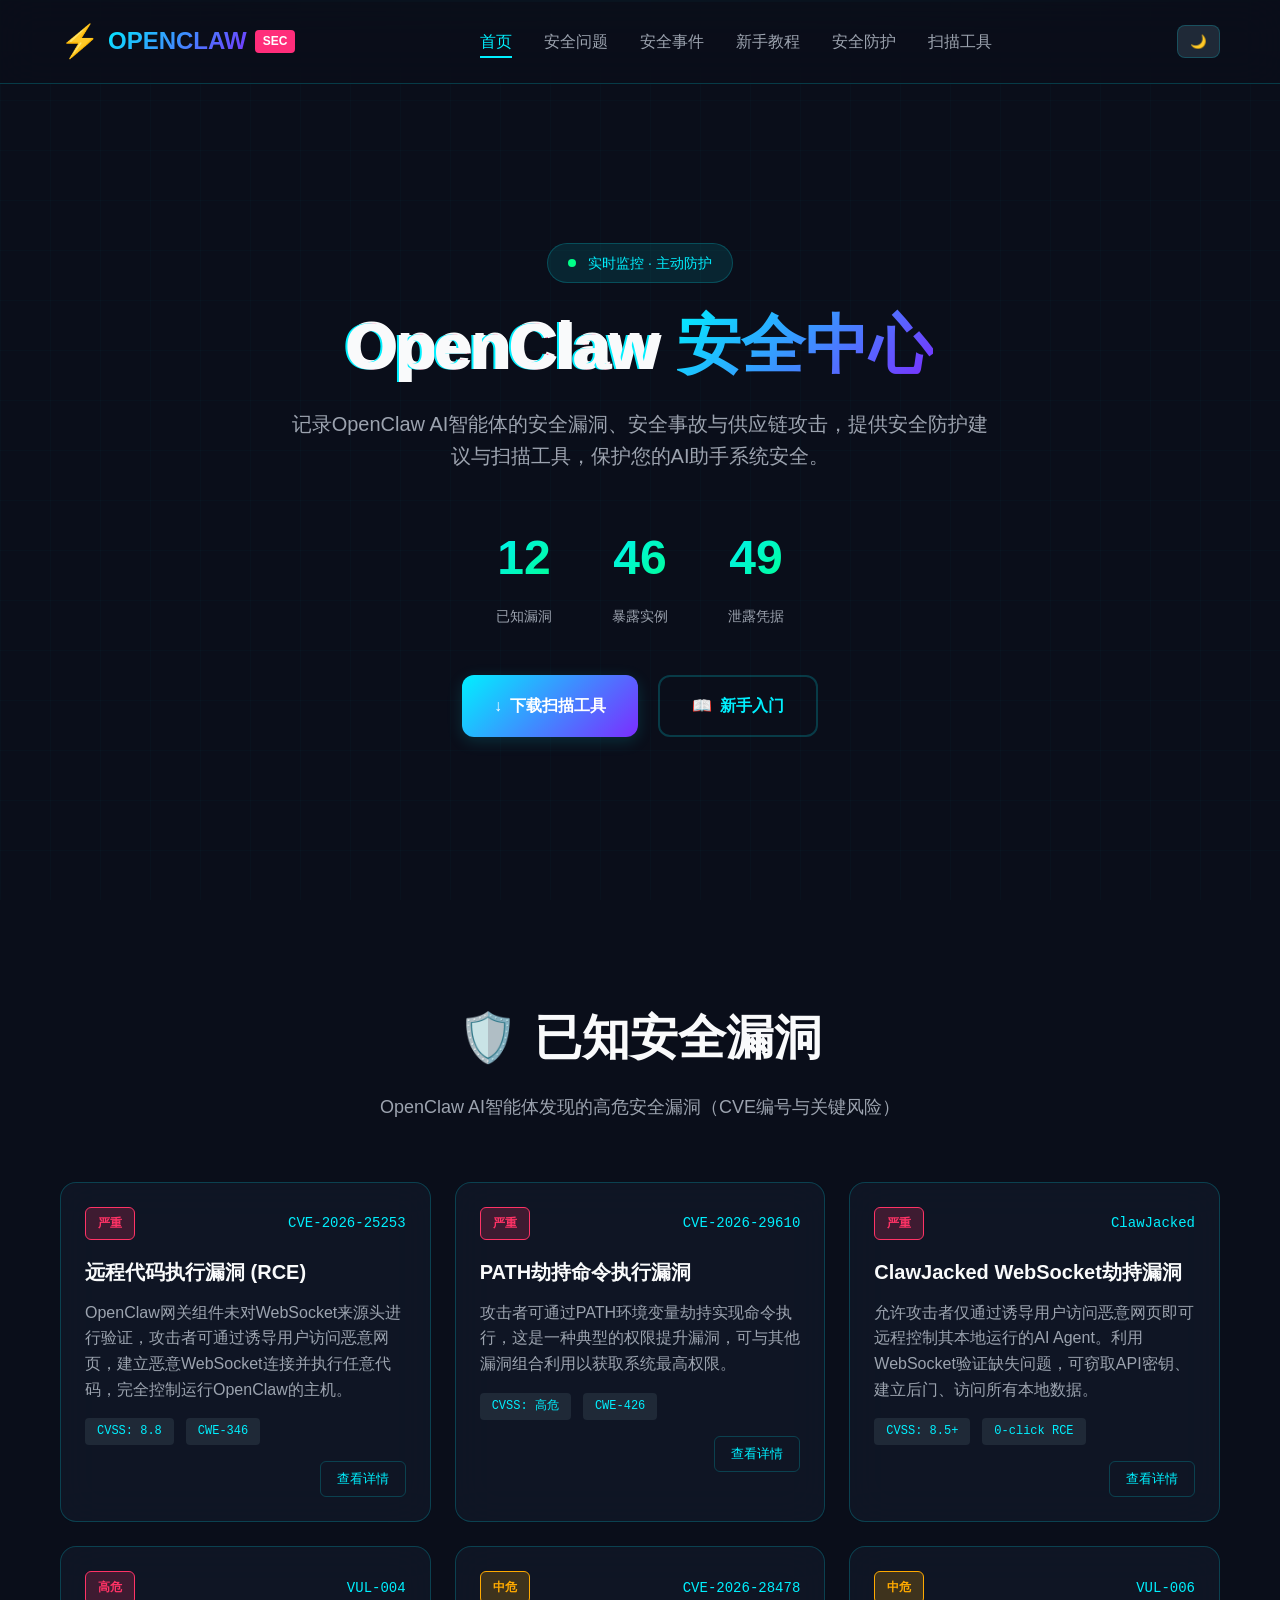
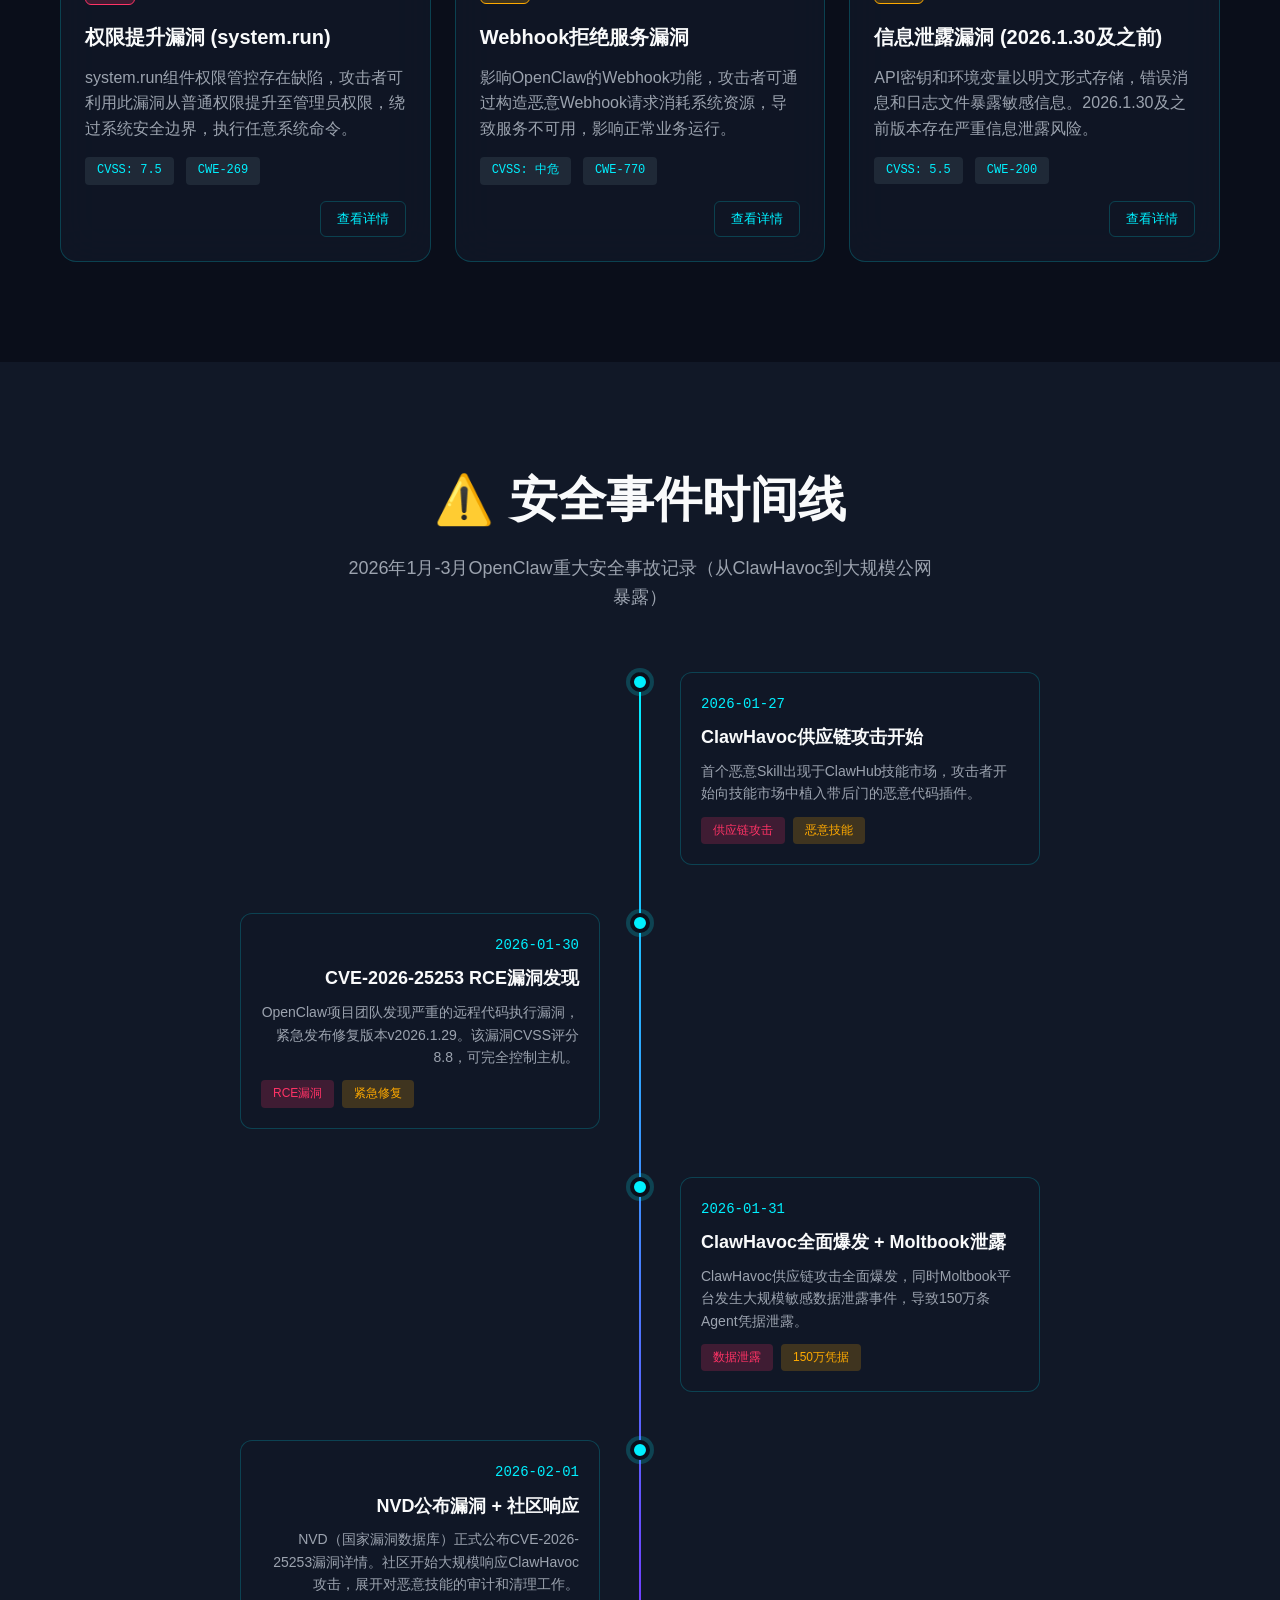
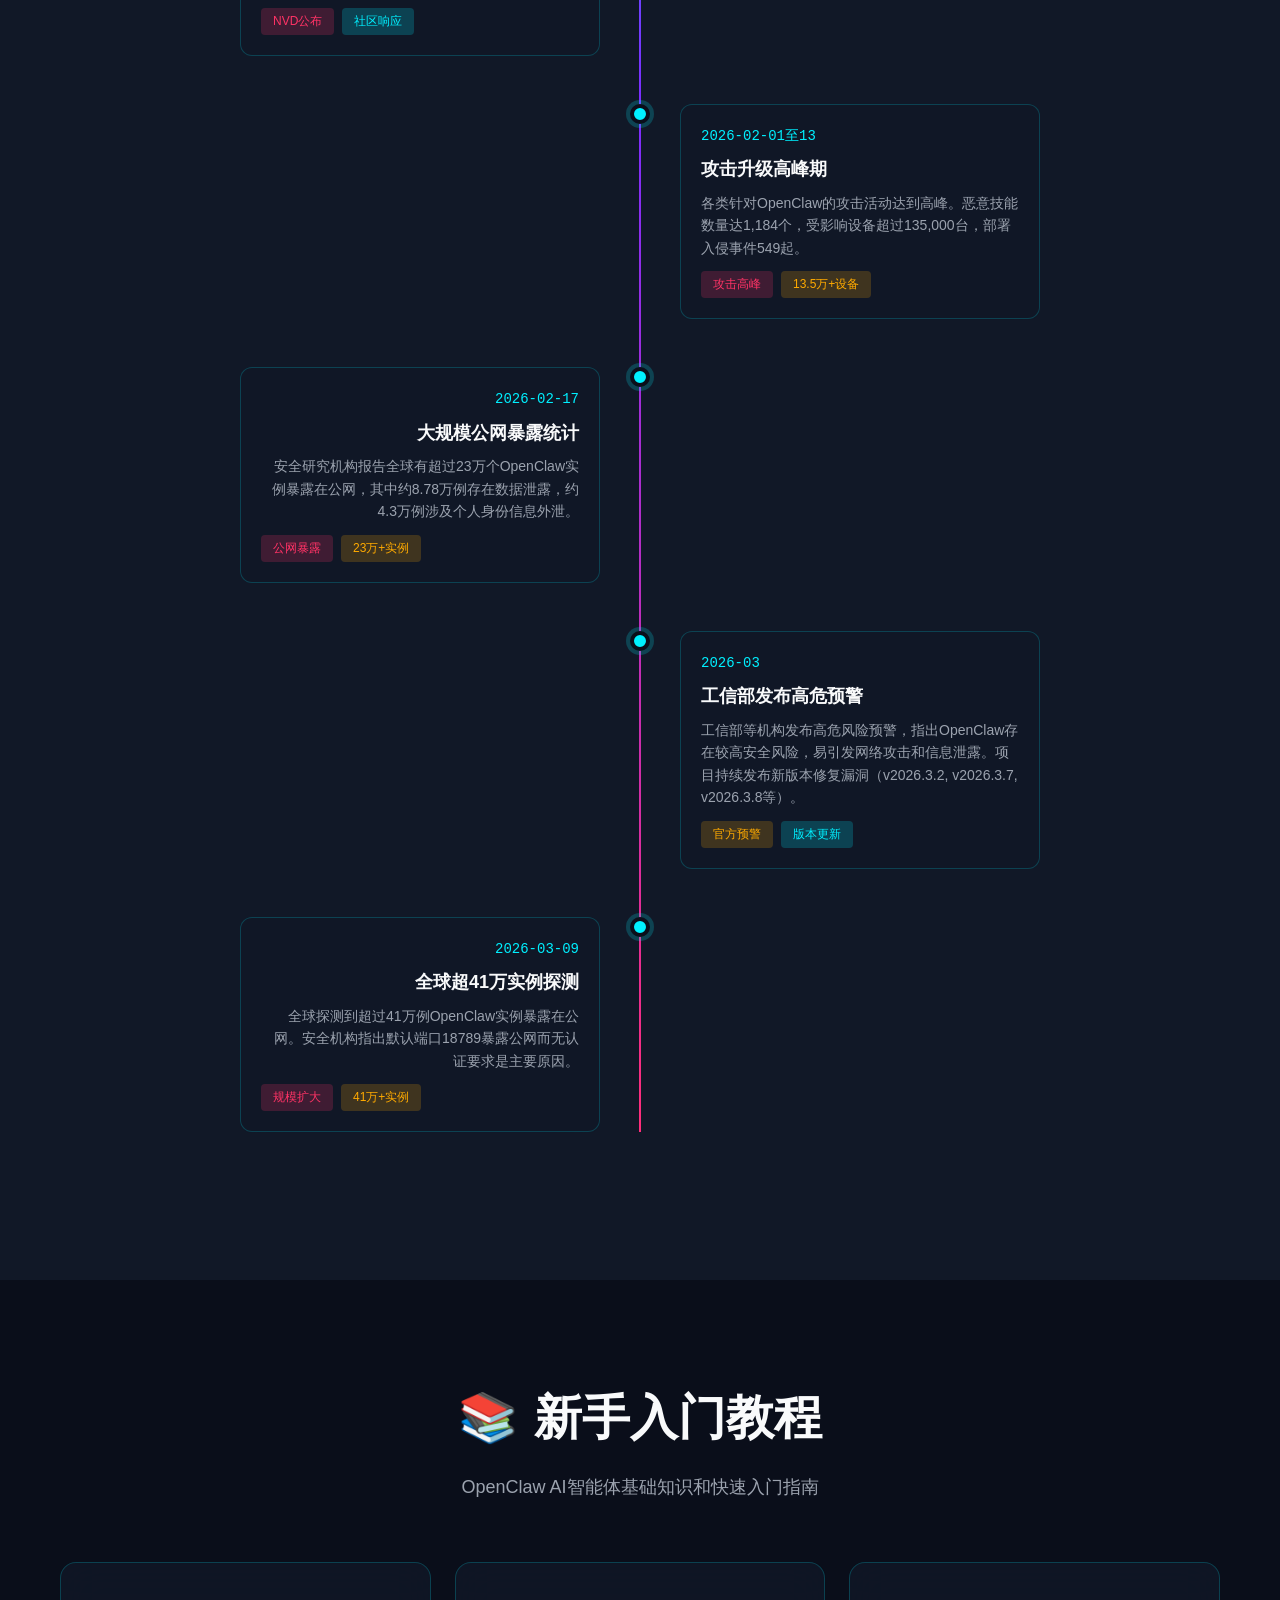
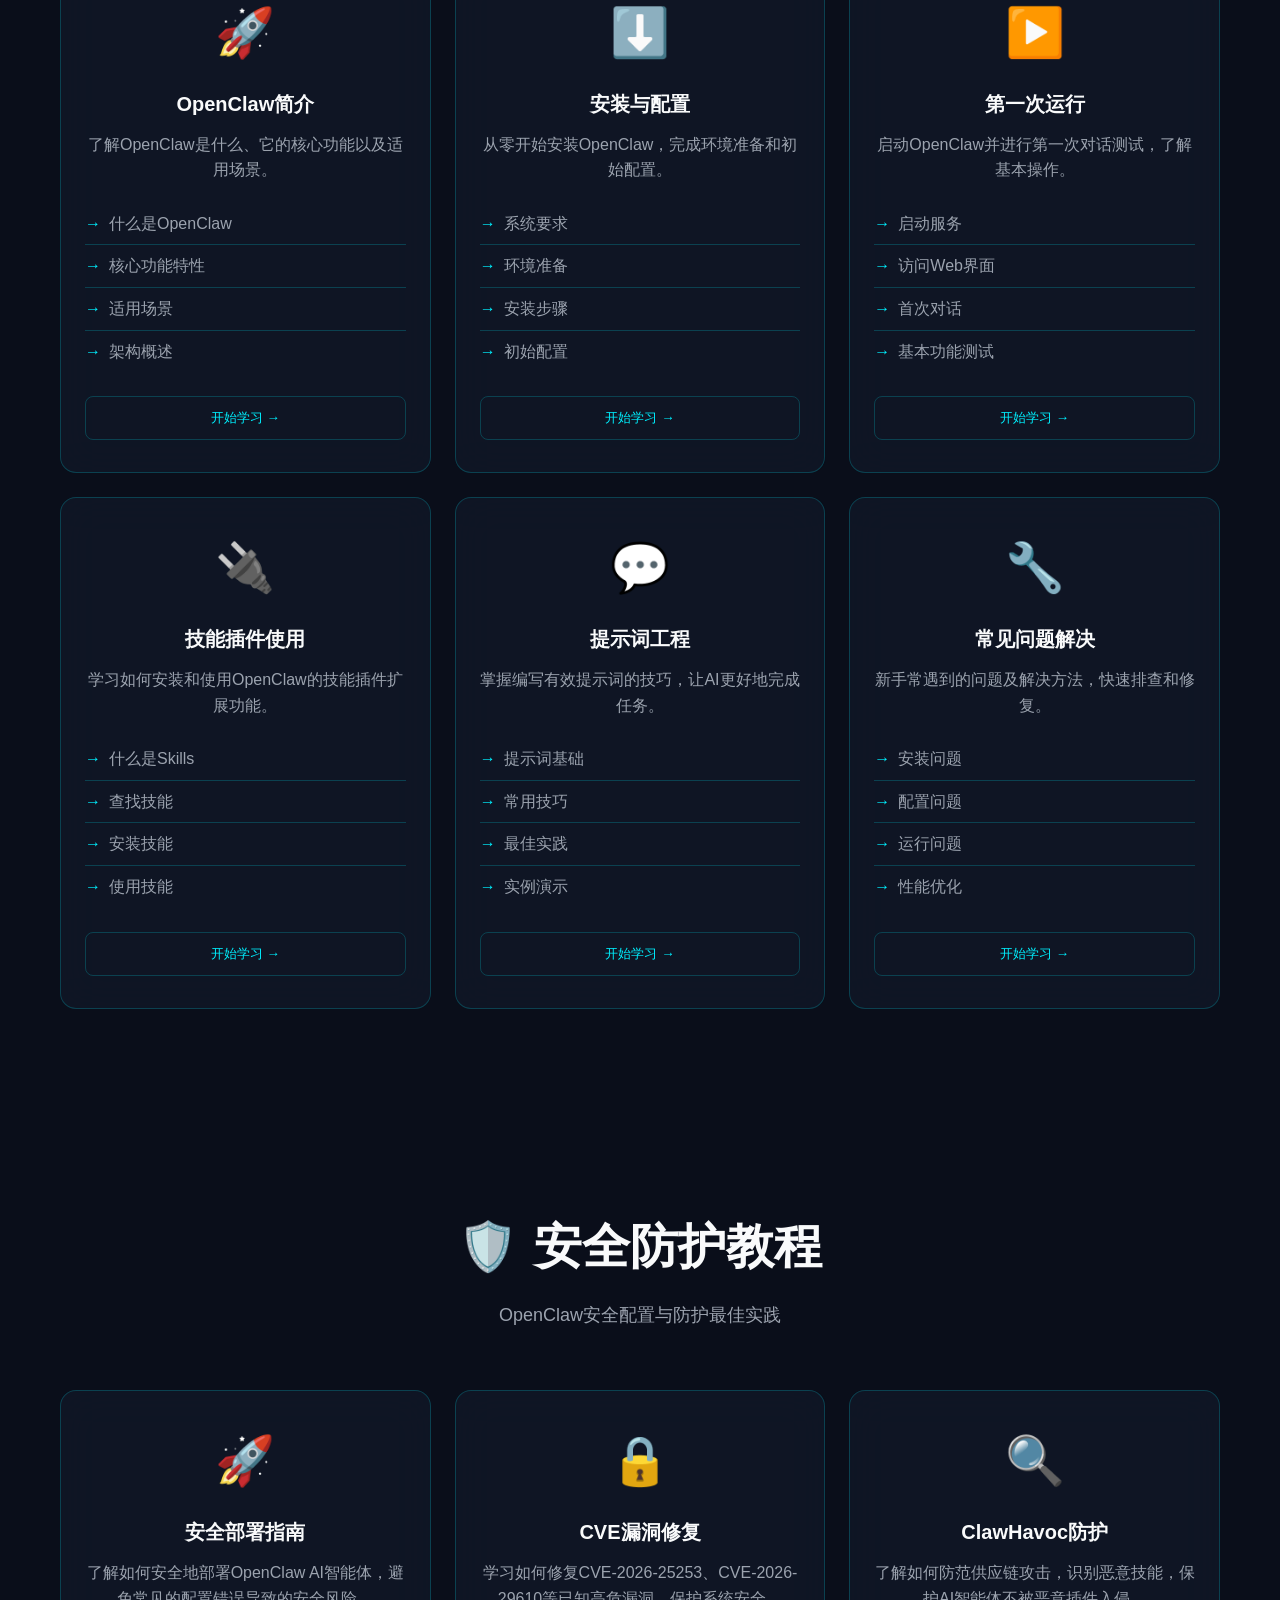
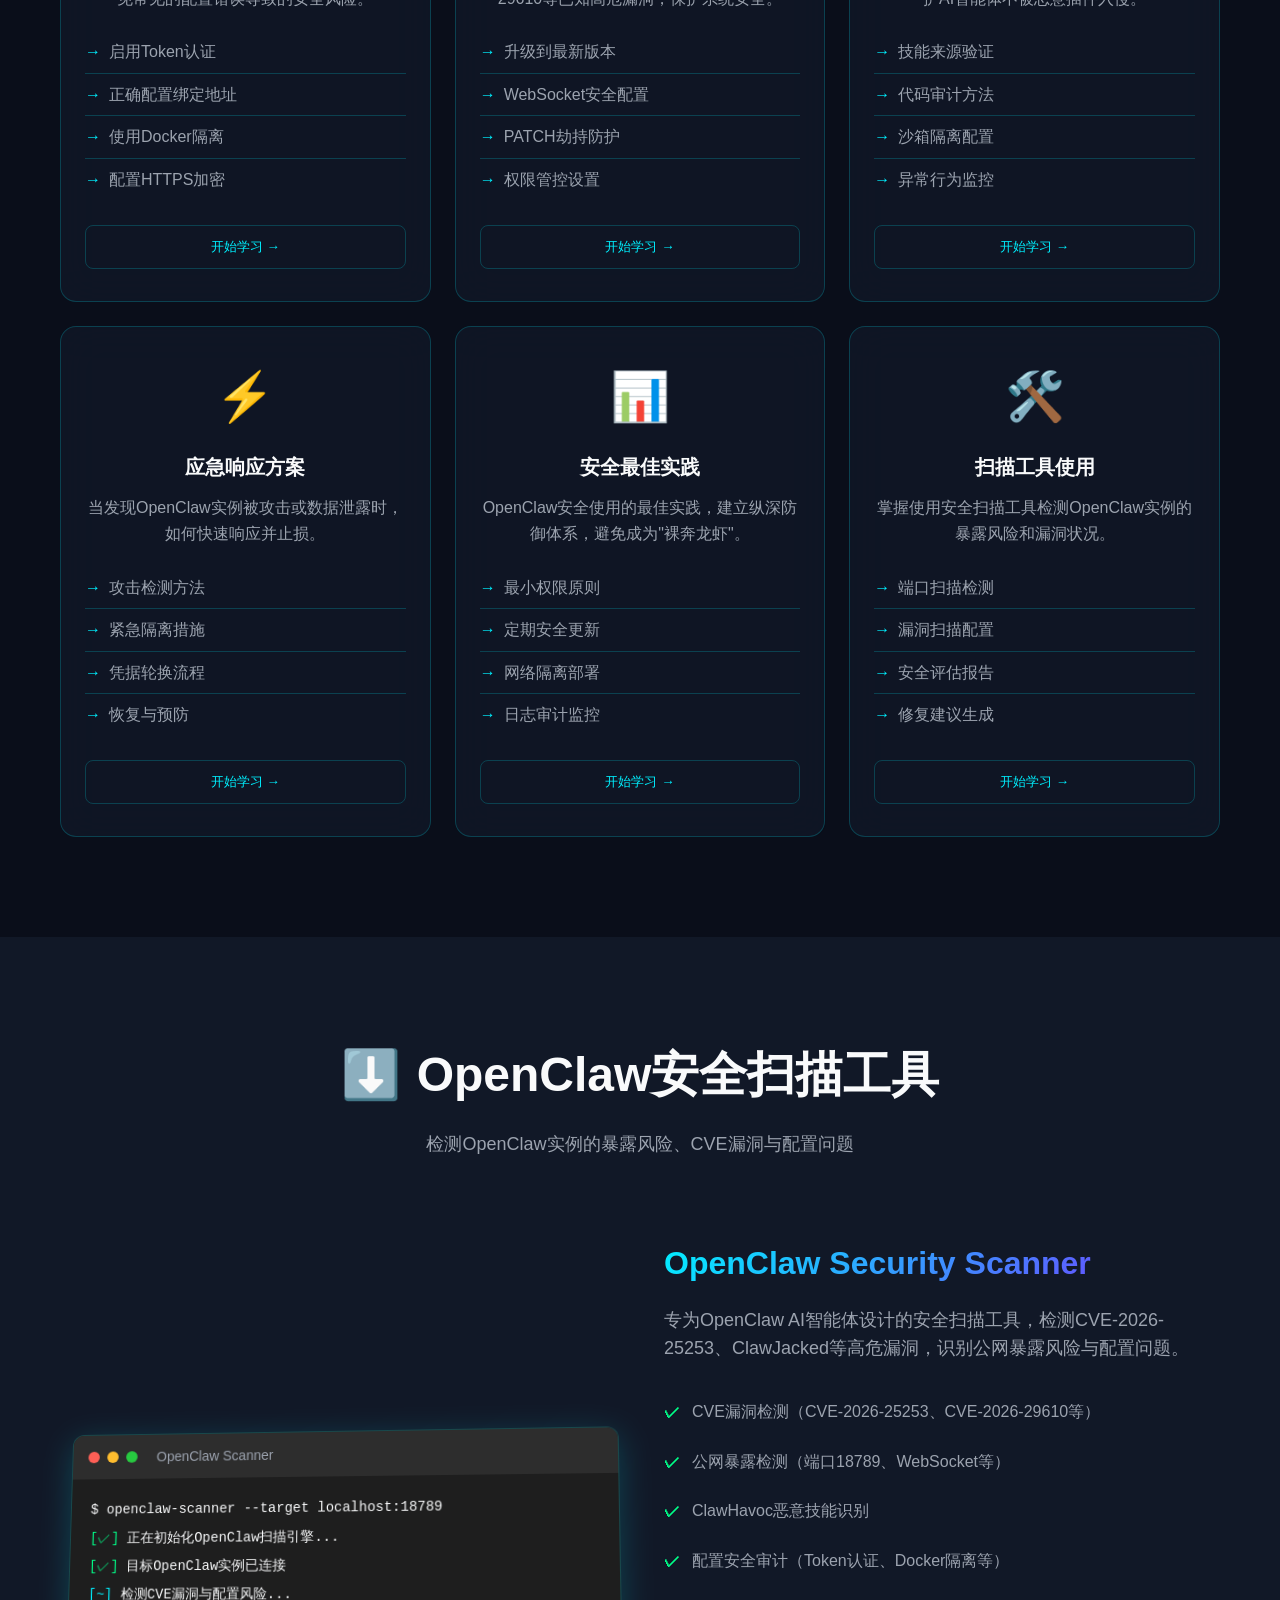
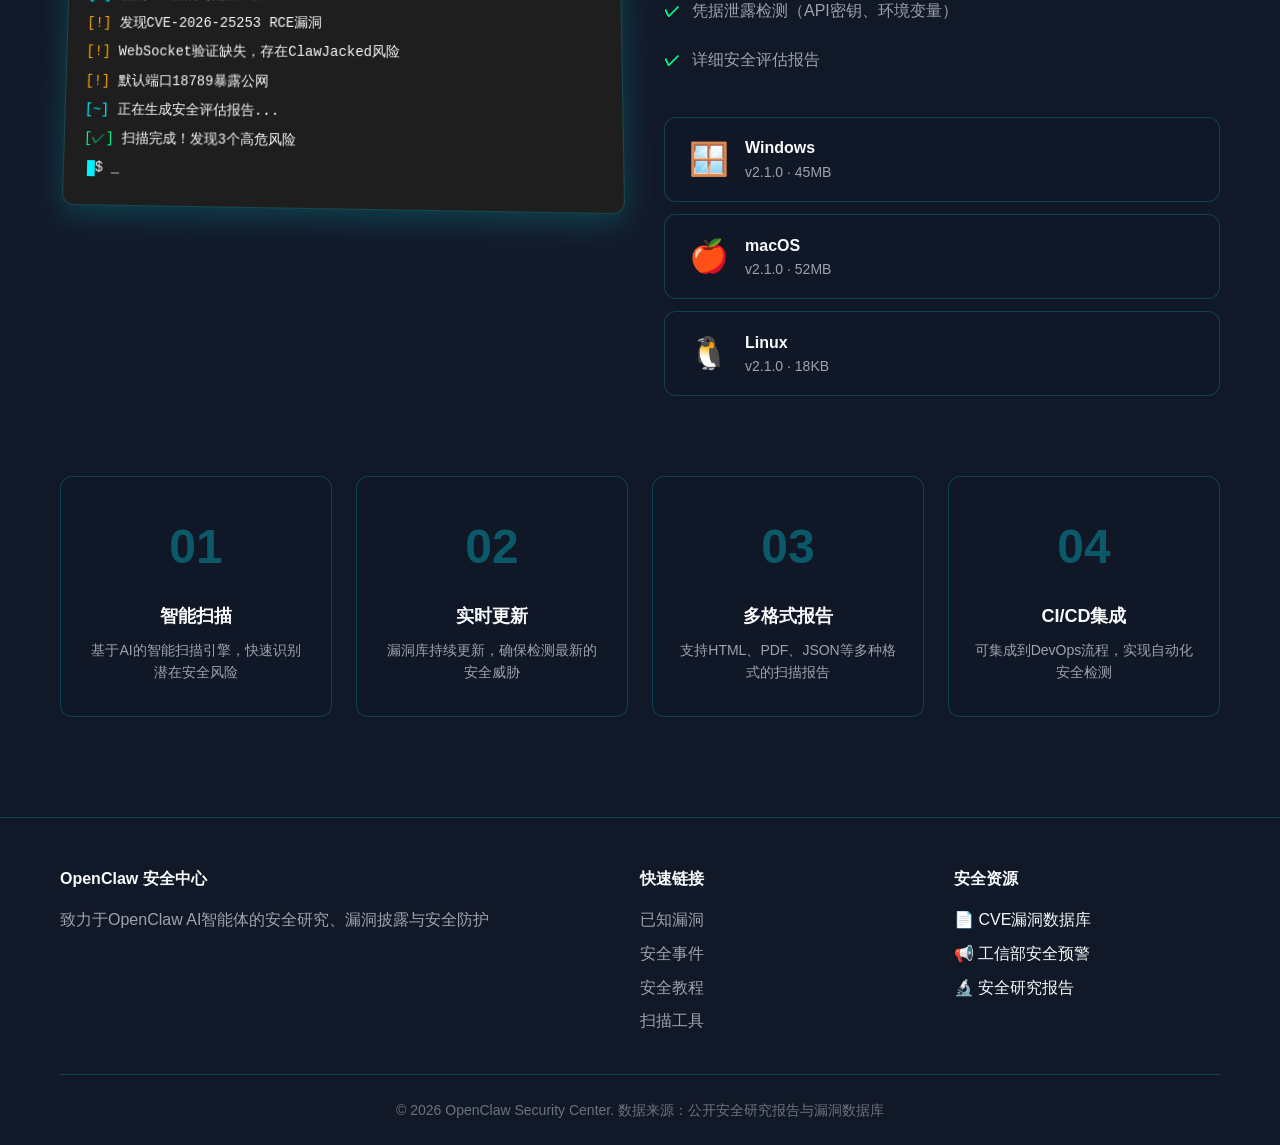
==== index.html @ c2d59c02 "Initial commit - OpenClaw project files Added OpenClaw HTML interface with CSS and JavaScript, confi" ====
<!DOCTYPE html>
<html lang="zh-CN">
<head>
    <meta charset="UTF-8">
    <meta name="viewport" content="width=device-width, initial-scale=1.0">
    <title>OpenClaw 安全中心</title>
    <link rel="stylesheet" href="css/style.css">
</head>
<body>
    <!-- 背景网格效果 -->
    <div class="grid-bg"></div>
    <div class="scan-line"></div>

    <!-- 导航栏 -->
    <nav class="navbar">
        <div class="container">
            <div class="logo">
                <span class="logo-icon">⚡</span>
                <span class="logo-text">OPENCLAW</span>
                <span class="logo-badge">SEC</span>
            </div>
            <ul class="nav-menu">
                <li><a href="#home" class="active">首页</a></li>
                <li><a href="#security">安全问题</a></li>
                <li><a href="#events">安全事件</a></li>
                <li><a href="#beginner">新手教程</a></li>
                <li><a href="#tutorial">安全防护</a></li>
                <li><a href="#tools">扫描工具</a></li>
            </ul>
            <button class="theme-toggle">
                <span class="sun-icon">☀️</span>
                <span class="moon-icon">🌙</span>
            </button>
        </div>
    </nav>

    <!-- Hero 区域 -->
    <section id="home" class="hero">
        <div class="container">
            <div class="hero-content">
                <div class="hero-badge">
                    <span class="pulse"></span>
                    实时监控 · 主动防护
                </div>
                <h1 class="hero-title">
                    <span class="glitch" data-text="OpenClaw">OpenClaw</span>
                    <span class="gradient-text">安全中心</span>
                </h1>
                <p class="hero-subtitle">
                    记录OpenClaw AI智能体的安全漏洞、安全事故与供应链攻击，提供安全防护建议与扫描工具，保护您的AI助手系统安全。
                </p>
                <div class="hero-stats">
                    <div class="stat-item">
                        <div class="stat-value" data-count="512">512</div>
                        <div class="stat-label">已知漏洞</div>
                    </div>
                    <div class="stat-item">
                        <div class="stat-value" data-count="410000">410000+</div>
                        <div class="stat-label">暴露实例</div>
                    </div>
                    <div class="stat-item">
                        <div class="stat-value" data-count="1500000">1500000+</div>
                        <div class="stat-label">泄露凭据</div>
                    </div>
                </div>
                <div class="hero-actions">
                    <a href="#tools" class="btn btn-primary">
                        <span class="btn-icon">↓</span>
                        下载扫描工具
                    </a>
                    <a href="#tutorial" class="btn btn-secondary">
                        <span class="btn-icon">📖</span>
                        新手入门
                    </a>
                </div>
            </div>
        </div>
    </section>

    <!-- 安全问题模块 -->
    <section id="security" class="section">
        <div class="container">
            <div class="section-header">
                <h2 class="section-title">
                    <span class="title-icon">🛡️</span>
                    已知安全漏洞
                </h2>
                <p class="section-subtitle">OpenClaw AI智能体发现的高危安全漏洞（CVE编号与关键风险）</p>
            </div>
            <div class="security-grid">
                <div class="security-card" data-severity="high" data-vuln-id="cve-2026-25253">
                    <div class="card-header">
                        <div class="severity-badge high">严重</div>
                        <div class="card-id">CVE-2026-25253</div>
                    </div>
                    <h3 class="card-title">远程代码执行漏洞 (RCE)</h3>
                    <p class="card-desc">
                        OpenClaw网关组件未对WebSocket来源头进行验证，攻击者可通过诱导用户访问恶意网页，建立恶意WebSocket连接并执行任意代码，完全控制运行OpenClaw的主机。
                    </p>
                    <div class="card-meta">
                        <span class="meta-item">CVSS: 8.8</span>
                        <span class="meta-item">CWE-346</span>
                    </div>
                    <div class="card-actions">
                        <button class="btn-expand" onclick="showVulnDetail('cve-2026-25253')">查看详情</button>
                    </div>
                </div>

                <div class="security-card" data-severity="high" data-vuln-id="cve-2026-29610">
                    <div class="card-header">
                        <div class="severity-badge high">严重</div>
                        <div class="card-id">CVE-2026-29610</div>
                    </div>
                    <h3 class="card-title">PATH劫持命令执行漏洞</h3>
                    <p class="card-desc">
                        攻击者可通过PATH环境变量劫持实现命令执行，这是一种典型的权限提升漏洞，可与其他漏洞组合利用以获取系统最高权限。
                    </p>
                    <div class="card-meta">
                        <span class="meta-item">CVSS: 高危</span>
                        <span class="meta-item">CWE-426</span>
                    </div>
                    <div class="card-actions">
                        <button class="btn-expand" onclick="showVulnDetail('cve-2026-29610')">查看详情</button>
                    </div>
                </div>

                <div class="security-card" data-severity="high" data-vuln-id="clawjacked">
                    <div class="card-header">
                        <div class="severity-badge high">严重</div>
                        <div class="card-id">ClawJacked</div>
                    </div>
                    <h3 class="card-title">ClawJacked WebSocket劫持漏洞</h3>
                    <p class="card-desc">
                        允许攻击者仅通过诱导用户访问恶意网页即可远程控制其本地运行的AI Agent。利用WebSocket验证缺失问题，可窃取API密钥、建立后门、访问所有本地数据。
                    </p>
                    <div class="card-meta">
                        <span class="meta-item">CVSS: 8.5+</span>
                        <span class="meta-item">0-click RCE</span>
                    </div>
                    <div class="card-actions">
                        <button class="btn-expand" onclick="showVulnDetail('clawjacked')">查看详情</button>
                    </div>
                </div>

                <div class="security-card" data-severity="high" data-vuln-id="system-run">
                    <div class="card-header">
                        <div class="severity-badge high">高危</div>
                        <div class="card-id">VUL-004</div>
                    </div>
                    <h3 class="card-title">权限提升漏洞 (system.run)</h3>
                    <p class="card-desc">
                        system.run组件权限管控存在缺陷，攻击者可利用此漏洞从普通权限提升至管理员权限，绕过系统安全边界，执行任意系统命令。
                    </p>
                    <div class="card-meta">
                        <span class="meta-item">CVSS: 7.5</span>
                        <span class="meta-item">CWE-269</span>
                    </div>
                    <div class="card-actions">
                        <button class="btn-expand" onclick="showVulnDetail('system-run')">查看详情</button>
                    </div>
                </div>

                <div class="security-card" data-severity="medium" data-vuln-id="webhook-dos">
                    <div class="card-header">
                        <div class="severity-badge medium">中危</div>
                        <div class="card-id">CVE-2026-28478</div>
                    </div>
                    <h3 class="card-title">Webhook拒绝服务漏洞</h3>
                    <p class="card-desc">
                        影响OpenClaw的Webhook功能，攻击者可通过构造恶意Webhook请求消耗系统资源，导致服务不可用，影响正常业务运行。
                    </p>
                    <div class="card-meta">
                        <span class="meta-item">CVSS: 中危</span>
                        <span class="meta-item">CWE-770</span>
                    </div>
                    <div class="card-actions">
                        <button class="btn-expand" onclick="showVulnDetail('webhook-dos')">查看详情</button>
                    </div>
                </div>

                <div class="security-card" data-severity="medium" data-vuln-id="info-leak">
                    <div class="card-header">
                        <div class="severity-badge medium">中危</div>
                        <div class="card-id">VUL-006</div>
                    </div>
                    <h3 class="card-title">信息泄露漏洞 (2026.1.30及之前)</h3>
                    <p class="card-desc">
                        API密钥和环境变量以明文形式存储，错误消息和日志文件暴露敏感信息。2026.1.30及之前版本存在严重信息泄露风险。
                    </p>
                    <div class="card-meta">
                        <span class="meta-item">CVSS: 5.5</span>
                        <span class="meta-item">CWE-200</span>
                    </div>
                    <div class="card-actions">
                        <button class="btn-expand" onclick="showVulnDetail('info-leak')">查看详情</button>
                    </div>
                </div>
            </div>
        </div>
    </section>

    <!-- 安全事件时间线 -->
    <section id="events" class="section section-dark">
        <div class="container">
            <div class="section-header">
                <h2 class="section-title">
                    <span class="title-icon">⚠️</span>
                    安全事件时间线
                </h2>
                <p class="section-subtitle">2026年1月-3月OpenClaw重大安全事故记录（从ClawHavoc到大规模公网暴露）</p>
            </div>
            <div class="timeline">
                <div class="timeline-item">
                    <div class="timeline-marker"></div>
                    <div class="timeline-content">
                        <div class="event-date">2026-01-27</div>
                        <h3 class="event-title">ClawHavoc供应链攻击开始</h3>
                        <p class="event-desc">
                            首个恶意Skill出现于ClawHub技能市场，攻击者开始向技能市场中植入带后门的恶意代码插件。
                        </p>
                        <div class="event-tags">
                            <span class="tag tag-danger">供应链攻击</span>
                            <span class="tag tag-warning">恶意技能</span>
                        </div>
                    </div>
                </div>

                <div class="timeline-item">
                    <div class="timeline-marker"></div>
                    <div class="timeline-content">
                        <div class="event-date">2026-01-30</div>
                        <h3 class="event-title">CVE-2026-25253 RCE漏洞发现</h3>
                        <p class="event-desc">
                            OpenClaw项目团队发现严重的远程代码执行漏洞，紧急发布修复版本v2026.1.29。该漏洞CVSS评分8.8，可完全控制主机。
                        </p>
                        <div class="event-tags">
                            <span class="tag tag-danger">RCE漏洞</span>
                            <span class="tag tag-warning">紧急修复</span>
                        </div>
                    </div>
                </div>

                <div class="timeline-item">
                    <div class="timeline-marker"></div>
                    <div class="timeline-content">
                        <div class="event-date">2026-01-31</div>
                        <h3 class="event-title">ClawHavoc全面爆发 + Moltbook泄露</h3>
                        <p class="event-desc">
                            ClawHavoc供应链攻击全面爆发，同时Moltbook平台发生大规模敏感数据泄露事件，导致150万条Agent凭据泄露。
                        </p>
                        <div class="event-tags">
                            <span class="tag tag-danger">数据泄露</span>
                            <span class="tag tag-warning">150万凭据</span>
                        </div>
                    </div>
                </div>

                <div class="timeline-item">
                    <div class="timeline-marker"></div>
                    <div class="timeline-content">
                        <div class="event-date">2026-02-01</div>
                        <h3 class="event-title">NVD公布漏洞 + 社区响应</h3>
                        <p class="event-desc">
                            NVD（国家漏洞数据库）正式公布CVE-2026-25253漏洞详情。社区开始大规模响应ClawHavoc攻击，展开对恶意技能的审计和清理工作。
                        </p>
                        <div class="event-tags">
                            <span class="tag tag-danger">NVD公布</span>
                            <span class="tag tag-info">社区响应</span>
                        </div>
                    </div>
                </div>

                <div class="timeline-item">
                    <div class="timeline-marker"></div>
                    <div class="timeline-content">
                        <div class="event-date">2026-02-01至13</div>
                        <h3 class="event-title">攻击升级高峰期</h3>
                        <p class="event-desc">
                            各类针对OpenClaw的攻击活动达到高峰。恶意技能数量达1,184个，受影响设备超过135,000台，部署入侵事件549起。
                        </p>
                        <div class="event-tags">
                            <span class="tag tag-danger">攻击高峰</span>
                            <span class="tag tag-warning">13.5万+设备</span>
                        </div>
                    </div>
                </div>

                <div class="timeline-item">
                    <div class="timeline-marker"></div>
                    <div class="timeline-content">
                        <div class="event-date">2026-02-17</div>
                        <h3 class="event-title">大规模公网暴露统计</h3>
                        <p class="event-desc">
                            安全研究机构报告全球有超过23万个OpenClaw实例暴露在公网，其中约8.78万例存在数据泄露，约4.3万例涉及个人身份信息外泄。
                        </p>
                        <div class="event-tags">
                            <span class="tag tag-danger">公网暴露</span>
                            <span class="tag tag-warning">23万+实例</span>
                        </div>
                    </div>
                </div>

                <div class="timeline-item">
                    <div class="timeline-marker"></div>
                    <div class="timeline-content">
                        <div class="event-date">2026-03</div>
                        <h3 class="event-title">工信部发布高危预警</h3>
                        <p class="event-desc">
                            工信部等机构发布高危风险预警，指出OpenClaw存在较高安全风险，易引发网络攻击和信息泄露。项目持续发布新版本修复漏洞（v2026.3.2, v2026.3.7, v2026.3.8等）。
                        </p>
                        <div class="event-tags">
                            <span class="tag tag-warning">官方预警</span>
                            <span class="tag tag-info">版本更新</span>
                        </div>
                    </div>
                </div>

                <div class="timeline-item">
                    <div class="timeline-marker"></div>
                    <div class="timeline-content">
                        <div class="event-date">2026-03-09</div>
                        <h3 class="event-title">全球超41万实例探测</h3>
                        <p class="event-desc">
                            全球探测到超过41万例OpenClaw实例暴露在公网。安全机构指出默认端口18789暴露公网而无认证要求是主要原因。
                        </p>
                        <div class="event-tags">
                            <span class="tag tag-danger">规模扩大</span>
                            <span class="tag tag-warning">41万+实例</span>
                        </div>
                    </div>
                </div>
            </div>
        </div>
    </section>

    <!-- 新手入门教程 -->
    <section id="beginner" class="section">
        <div class="container">
            <div class="section-header">
                <h2 class="section-title">
                    <span class="title-icon">📚</span>
                    新手入门教程
                </h2>
                <p class="section-subtitle">OpenClaw AI智能体基础知识和快速入门指南</p>
            </div>
            <div class="tutorial-grid">
                <div class="tutorial-card" data-tutorial-id="beginner-intro">
                    <div class="tutorial-icon">🚀</div>
                    <h3 class="tutorial-title">OpenClaw简介</h3>
                    <p class="tutorial-desc">
                        了解OpenClaw是什么、它的核心功能以及适用场景。
                    </p>
                    <ul class="tutorial-list">
                        <li>什么是OpenClaw</li>
                        <li>核心功能特性</li>
                        <li>适用场景</li>
                        <li>架构概述</li>
                    </ul>
                    <button class="btn-tutorial" onclick="showTutorialDetail('beginner-intro')">开始学习 →</button>
                </div>

                <div class="tutorial-card" data-tutorial-id="beginner-install">
                    <div class="tutorial-icon">⬇️</div>
                    <h3 class="tutorial-title">安装与配置</h3>
                    <p class="tutorial-desc">
                        从零开始安装OpenClaw，完成环境准备和初始配置。
                    </p>
                    <ul class="tutorial-list">
                        <li>系统要求</li>
                        <li>环境准备</li>
                        <li>安装步骤</li>
                        <li>初始配置</li>
                    </ul>
                    <button class="btn-tutorial" onclick="showTutorialDetail('beginner-install')">开始学习 →</button>
                </div>

                <div class="tutorial-card" data-tutorial-id="beginner-first-run">
                    <div class="tutorial-icon">▶️</div>
                    <h3 class="tutorial-title">第一次运行</h3>
                    <p class="tutorial-desc">
                        启动OpenClaw并进行第一次对话测试，了解基本操作。
                    </p>
                    <ul class="tutorial-list">
                        <li>启动服务</li>
                        <li>访问Web界面</li>
                        <li>首次对话</li>
                        <li>基本功能测试</li>
                    </ul>
                    <button class="btn-tutorial" onclick="showTutorialDetail('beginner-first-run')">开始学习 →</button>
                </div>

                <div class="tutorial-card" data-tutorial-id="beginner-skills">
                    <div class="tutorial-icon">🔌</div>
                    <h3 class="tutorial-title">技能插件使用</h3>
                    <p class="tutorial-desc">
                        学习如何安装和使用OpenClaw的技能插件扩展功能。
                    </p>
                    <ul class="tutorial-list">
                        <li>什么是Skills</li>
                        <li>查找技能</li>
                        <li>安装技能</li>
                        <li>使用技能</li>
                    </ul>
                    <button class="btn-tutorial" onclick="showTutorialDetail('beginner-skills')">开始学习 →</button>
                </div>

                <div class="tutorial-card" data-tutorial-id="beginner-prompt">
                    <div class="tutorial-icon">💬</div>
                    <h3 class="tutorial-title">提示词工程</h3>
                    <p class="tutorial-desc">
                        掌握编写有效提示词的技巧，让AI更好地完成任务。
                    </p>
                    <ul class="tutorial-list">
                        <li>提示词基础</li>
                        <li>常用技巧</li>
                        <li>最佳实践</li>
                        <li>实例演示</li>
                    </ul>
                    <button class="btn-tutorial" onclick="showTutorialDetail('beginner-prompt')">开始学习 →</button>
                </div>

                <div class="tutorial-card" data-tutorial-id="beginner-troubleshooting">
                    <div class="tutorial-icon">🔧</div>
                    <h3 class="tutorial-title">常见问题解决</h3>
                    <p class="tutorial-desc">
                        新手常遇到的问题及解决方法，快速排查和修复。
                    </p>
                    <ul class="tutorial-list">
                        <li>安装问题</li>
                        <li>配置问题</li>
                        <li>运行问题</li>
                        <li>性能优化</li>
                    </ul>
                    <button class="btn-tutorial" onclick="showTutorialDetail('beginner-troubleshooting')">开始学习 →</button>
                </div>
            </div>
        </div>
    </section>

    <!-- 安全防护教程 -->
    <section id="tutorial" class="section">
        <div class="container">
            <div class="section-header">
                <h2 class="section-title">
                    <span class="title-icon">🛡️</span>
                    安全防护教程
                </h2>
                <p class="section-subtitle">OpenClaw安全配置与防护最佳实践</p>
            </div>
            <div class="tutorial-grid">
                <div class="tutorial-card" data-tutorial-id="deployment">
                    <div class="tutorial-icon">🚀</div>
                    <h3 class="tutorial-title">安全部署指南</h3>
                    <p class="tutorial-desc">
                        了解如何安全地部署OpenClaw AI智能体，避免常见的配置错误导致的安全风险。
                    </p>
                    <ul class="tutorial-list">
                        <li>启用Token认证</li>
                        <li>正确配置绑定地址</li>
                        <li>使用Docker隔离</li>
                        <li>配置HTTPS加密</li>
                    </ul>
                    <button class="btn-tutorial" onclick="showTutorialDetail('deployment')">开始学习 →</button>
                </div>

                <div class="tutorial-card" data-tutorial-id="cve-fix">
                    <div class="tutorial-icon">🔒</div>
                    <h3 class="tutorial-title">CVE漏洞修复</h3>
                    <p class="tutorial-desc">
                        学习如何修复CVE-2026-25253、CVE-2026-29610等已知高危漏洞，保护系统安全。
                    </p>
                    <ul class="tutorial-list">
                        <li>升级到最新版本</li>
                        <li>WebSocket安全配置</li>
                        <li>PATCH劫持防护</li>
                        <li>权限管控设置</li>
                    </ul>
                    <button class="btn-tutorial" onclick="showTutorialDetail('cve-fix')">开始学习 →</button>
                </div>

                <div class="tutorial-card" data-tutorial-id="clawhavoc">
                    <div class="tutorial-icon">🔍</div>
                    <h3 class="tutorial-title">ClawHavoc防护</h3>
                    <p class="tutorial-desc">
                        了解如何防范供应链攻击，识别恶意技能，保护AI智能体不被恶意插件入侵。
                    </p>
                    <ul class="tutorial-list">
                        <li>技能来源验证</li>
                        <li>代码审计方法</li>
                        <li>沙箱隔离配置</li>
                        <li>异常行为监控</li>
                    </ul>
                    <button class="btn-tutorial" onclick="showTutorialDetail('clawhavoc')">开始学习 →</button>
                </div>

                <div class="tutorial-card" data-tutorial-id="incident-response">
                    <div class="tutorial-icon">⚡</div>
                    <h3 class="tutorial-title">应急响应方案</h3>
                    <p class="tutorial-desc">
                        当发现OpenClaw实例被攻击或数据泄露时，如何快速响应并止损。
                    </p>
                    <ul class="tutorial-list">
                        <li>攻击检测方法</li>
                        <li>紧急隔离措施</li>
                        <li>凭据轮换流程</li>
                        <li>恢复与预防</li>
                    </ul>
                    <button class="btn-tutorial" onclick="showTutorialDetail('incident-response')">开始学习 →</button>
                </div>

                <div class="tutorial-card" data-tutorial-id="best-practices">
                    <div class="tutorial-icon">📊</div>
                    <h3 class="tutorial-title">安全最佳实践</h3>
                    <p class="tutorial-desc">
                        OpenClaw安全使用的最佳实践，建立纵深防御体系，避免成为"裸奔龙虾"。
                    </p>
                    <ul class="tutorial-list">
                        <li>最小权限原则</li>
                        <li>定期安全更新</li>
                        <li>网络隔离部署</li>
                        <li>日志审计监控</li>
                    </ul>
                    <button class="btn-tutorial" onclick="showTutorialDetail('best-practices')">开始学习 →</button>
                </div>

                <div class="tutorial-card" data-tutorial-id="scanner">
                    <div class="tutorial-icon">🛠️</div>
                    <h3 class="tutorial-title">扫描工具使用</h3>
                    <p class="tutorial-desc">
                        掌握使用安全扫描工具检测OpenClaw实例的暴露风险和漏洞状况。
                    </p>
                    <ul class="tutorial-list">
                        <li>端口扫描检测</li>
                        <li>漏洞扫描配置</li>
                        <li>安全评估报告</li>
                        <li>修复建议生成</li>
                    </ul>
                    <button class="btn-tutorial" onclick="showTutorialDetail('scanner')">开始学习 →</button>
                </div>
            </div>
        </div>
    </section>

    <!-- 扫描工具下载 -->
    <section id="tools" class="section section-dark">
        <div class="container">
            <div class="section-header">
                <h2 class="section-title">
                    <span class="title-icon">⬇️</span>
                    OpenClaw安全扫描工具
                </h2>
                <p class="section-subtitle">检测OpenClaw实例的暴露风险、CVE漏洞与配置问题</p>
            </div>
            <div class="tools-showcase">
                <div class="tool-main">
                    <div class="tool-visual">
                        <div class="terminal">
                            <div class="terminal-header">
                                <span class="dot red"></span>
                                <span class="dot yellow"></span>
                                <span class="dot green"></span>
                                <span class="terminal-title">OpenClaw Scanner</span>
                            </div>
                            <div class="terminal-body" id="terminal-content">
                                <div class="terminal-line">$ openclaw-scanner --target localhost:18789</div>
                                <div class="terminal-line"><span class="success">[✓]</span> 正在初始化OpenClaw扫描引擎...</div>
                                <div class="terminal-line"><span class="success">[✓]</span> 目标OpenClaw实例已连接</div>
                                <div class="terminal-line"><span class="info">[~]</span> 检测CVE漏洞与配置风险...</div>
                                <div class="terminal-line"><span class="warning">[!]</span> 发现CVE-2026-25253 RCE漏洞</div>
                                <div class="terminal-line"><span class="warning">[!]</span> WebSocket验证缺失，存在ClawJacked风险</div>
                                <div class="terminal-line"><span class="warning">[!]</span> 默认端口18789暴露公网</div>
                                <div class="terminal-line"><span class="info">[~]</span> 正在生成安全评估报告...</div>
                                <div class="terminal-line"><span class="success">[✓]</span> 扫描完成！发现3个高危风险</div>
                                <div class="terminal-line prompt">$ _</div>
                            </div>
                        </div>
                    </div>
                    <div class="tool-info">
                        <h3 class="tool-name">OpenClaw Security Scanner</h3>
                        <p class="tool-desc">
                            专为OpenClaw AI智能体设计的安全扫描工具，检测CVE-2026-25253、ClawJacked等高危漏洞，识别公网暴露风险与配置问题。
                        </p>
                        <ul class="tool-features">
                            <li><span class="feature-icon">✓</span> CVE漏洞检测（CVE-2026-25253、CVE-2026-29610等）</li>
                            <li><span class="feature-icon">✓</span> 公网暴露检测（端口18789、WebSocket等）</li>
                            <li><span class="feature-icon">✓</span> ClawHavoc恶意技能识别</li>
                            <li><span class="feature-icon">✓</span> 配置安全审计（Token认证、Docker隔离等）</li>
                            <li><span class="feature-icon">✓</span> 凭据泄露检测（API密钥、环境变量）</li>
                            <li><span class="feature-icon">✓</span> 详细安全评估报告</li>
                        </ul>
                        <div class="tool-downloads">
                            <a href="#" class="btn-download windows" title="Windows版本">
                                <span class="os-icon">🪟</span>
                                <div class="download-info">
                                    <span class="download-os">Windows</span>
                                    <span class="download-size">v2.1.0 · 45MB</span>
                                </div>
                            </a>
                            <a href="#" class="btn-download mac" title="macOS版本">
                                <span class="os-icon">🍎</span>
                                <div class="download-info">
                                    <span class="download-os">macOS</span>
                                    <span class="download-size">v2.1.0 · 52MB</span>
                                </div>
                            </a>
                            <a href="file/openclaw_linux_check.zip" class="btn-download linux" title="Linux版本" download>
                                <span class="os-icon">🐧</span>
                                <div class="download-info">
                                    <span class="download-os">Linux</span>
                                    <span class="download-size">v2.1.0 · 18KB</span>
                                </div>
                            </a>
                        </div>
                    </div>
                </div>
            </div>

            <!-- 工具特性 -->
            <div class="tool-features-grid">
                <div class="feature-box">
                    <div class="feature-number">01</div>
                    <h4>智能扫描</h4>
                    <p>基于AI的智能扫描引擎，快速识别潜在安全风险</p>
                </div>
                <div class="feature-box">
                    <div class="feature-number">02</div>
                    <h4>实时更新</h4>
                    <p>漏洞库持续更新，确保检测最新的安全威胁</p>
                </div>
                <div class="feature-box">
                    <div class="feature-number">03</div>
                    <h4>多格式报告</h4>
                    <p>支持HTML、PDF、JSON等多种格式的扫描报告</p>
                </div>
                <div class="feature-box">
                    <div class="feature-number">04</div>
                    <h4>CI/CD集成</h4>
                    <p>可集成到DevOps流程，实现自动化安全检测</p>
                </div>
            </div>
        </div>
    </section>

    <!-- 页脚 -->
    <footer class="footer">
        <div class="container">
            <div class="footer-content">
                <div class="footer-section">
                    <h4>OpenClaw 安全中心</h4>
                    <p>致力于OpenClaw AI智能体的安全研究、漏洞披露与安全防护</p>
                </div>
                <div class="footer-section">
                    <h4>快速链接</h4>
                    <ul>
                        <li><a href="#security">已知漏洞</a></li>
                        <li><a href="#events">安全事件</a></li>
                        <li><a href="#tutorial">安全教程</a></li>
                        <li><a href="#tools">扫描工具</a></li>
                    </ul>
                </div>
                <div class="footer-section">
                    <h4>安全资源</h4>
                    <ul>
                        <li>📄 CVE漏洞数据库</li>
                        <li>📢 工信部安全预警</li>
                        <li>🔬 安全研究报告</li>
                    </ul>
                </div>
            </div>
            <div class="footer-bottom">
                <p>&copy; 2026 OpenClaw Security Center. 数据来源：公开安全研究报告与漏洞数据库</p>
            </div>
        </div>
    </footer>

    <!-- 漏洞详情模态框 -->
    <div id="vulnModal" class="modal">
        <div class="modal-overlay" onclick="closeVulnModal()"></div>
        <div class="modal-content">
            <div class="modal-header">
                <h2 id="modalTitle" class="modal-title">漏洞详情</h2>
                <button class="modal-close" onclick="closeVulnModal()">✕</button>
            </div>
            <div class="modal-body" id="modalBody">
                <!-- 动态内容将被加载到这里 -->
            </div>
            <div class="modal-footer">
                <button class="btn btn-secondary" onclick="closeVulnModal()">关闭</button>
            </div>
        </div>
    </div>

    <!-- 教程详情模态框 -->
    <div id="tutorialModal" class="modal">
        <div class="modal-overlay" onclick="closeTutorialModal()"></div>
        <div class="modal-content">
            <div class="modal-header">
                <h2 id="tutorialModalTitle" class="modal-title">教程详情</h2>
                <button class="modal-close" onclick="closeTutorialModal()">✕</button>
            </div>
            <div class="modal-body" id="tutorialModalBody">
                <!-- 动态内容将被加载到这里 -->
            </div>
            <div class="modal-footer">
                <button class="btn btn-secondary" onclick="closeTutorialModal()">关闭</button>
            </div>
        </div>
    </div>

    <script src="js/main.js"></script>
    <script>
        // 漏洞详细数据
        const vulnDetails = {
            'cve-2026-25253': {
                title: 'CVE-2026-25253 - 远程代码执行漏洞',
                severity: '严重',
                cvss: '8.8',
                cwe: 'CWE-346',
                disclosureDate: '2026-01-31',
                affectedVersions: '2026.1.30及之前版本',
                description: `OpenClaw网关组件未对WebSocket来源头进行验证，导致攻击者可以构造恶意网页，诱导用户访问后建立恶意WebSocket连接并执行任意代码。`,
                attackVector: `攻击者可通过诱导用户访问恶意网页触发漏洞，利用WebSocket验证缺失问题，完全控制运行OpenClaw的主机。`,
                impact: [
                    '窃取API密钥和环境变量',
                    '建立持久化后门访问',
                    '访问所有本地数据',
                    '植入挖矿程序或其他恶意软件',
                    '完全控制运行OpenClaw的主机'
                ],
                exploitSteps: [
                    '1. 攻击者创建恶意网页',
                    '2. 诱导OpenClaw用户访问该网页',
                    '3. 恶意网页建立与本地OpenClaw实例的WebSocket连接',
                    '4. 通过未经验证的连接执行任意代码',
                    '5. 完全控制运行OpenClaw的主机'
                ],
                fix: [
                    '升级到v2026.1.29或更高版本',
                    '启用Token认证机制',
                    '配置WebSocket来源验证',
                    '使用反向代理+HTTPS加密访问',
                    '启用Docker沙箱隔离'
                ],
                references: [
                    'NVD: https://nvd.nist.gov/vuln/detail/CVE-2026-25253',
                    'OpenClaw安全公告: v2026.1.29发布说明'
                ]
            },
            'cve-2026-29610': {
                title: 'CVE-2026-29610 - PATH劫持命令执行漏洞',
                severity: '严重',
                cvss: '高危',
                cwe: 'CWE-426',
                disclosureDate: '2026年2月',
                affectedVersions: '多个版本',
                description: `攻击者可通过PATH环境变量劫持实现命令执行，这是一种典型的权限提升漏洞，可与其他漏洞组合利用以获取系统最高权限。`,
                attackVector: `攻击者通过操纵PATH环境变量，使系统在执行命令时优先加载恶意的可执行文件，从而实现命令执行和权限提升。`,
                impact: [
                    '权限提升至管理员级别',
                    '执行任意系统命令',
                    '绕过系统安全边界',
                    '与其他漏洞组合利用',
                    '获取系统完整控制权'
                ],
                exploitSteps: [
                    '1. 识别OpenClaw使用的系统命令',
                    '2. 在可写目录创建恶意可执行文件',
                    '3. 修改PATH环境变量，使恶意文件路径优先',
                    '4. 触发OpenClaw执行相关命令',
                    '5. 恶意文件被执行，获得提升的权限'
                ],
                fix: [
                    '升级到最新版本',
                    '限制OpenClaw进程的PATH环境变量',
                    '使用绝对路径调用系统命令',
                    '启用system.run组件的严格权限管控',
                    '实施最小权限原则'
                ],
                references: [
                    'CVE数据库: CVE-2026-29610',
                    'OpenClaw安全更新日志'
                ]
            },
            'clawjacked': {
                title: 'ClawJacked - WebSocket劫持漏洞',
                severity: '严重',
                cvss: '8.5+',
                cwe: '0-click RCE',
                disclosureDate: '2026年1月',
                affectedVersions: '2026.1.30及之前版本',
                description: `ClawJacked漏洞允许攻击者仅通过诱导用户访问恶意网页即可远程控制其本地运行的AI Agent，无需任何用户交互（0-click）。`,
                attackVector: `利用WebSocket验证缺失问题，攻击者网站可建立与本地OpenClaw实例的连接，并在用户无感知的情况下执行恶意操作。`,
                impact: [
                    '无需用户点击即可触发（0-click）',
                    '远程控制AI Agent',
                    '窃取API密钥和敏感数据',
                    '篡改AI Agent行为',
                    '建立持久化后门'
                ],
                exploitSteps: [
                    '1. 用户访问攻击者控制的恶意网页',
                    '2. 网页中的JavaScript自动扫描本地OpenClaw实例',
                    '3. 建立WebSocket连接（绕过同源策略）',
                    '4. 发送恶意指令控制AI Agent',
                    '5. 窃取数据或执行恶意操作'
                ],
                fix: [
                    '升级到最新版本',
                    '启用WebSocket来源验证（Origin header）',
                    '配置允许的来源白名单',
                    '启用Token认证',
                    '仅绑定localhost或内网地址'
                ],
                references: [
                    '安全研究报告: ClawJacked漏洞分析',
                    'OpenClaw安全建议文档'
                ]
            },
            'system-run': {
                title: '权限提升漏洞 (system.run组件)',
                severity: '高危',
                cvss: '7.5',
                cwe: 'CWE-269',
                disclosureDate: '2026年2月',
                affectedVersions: '多个版本',
                description: `system.run组件权限管控存在缺陷，攻击者可利用此漏洞从普通权限提升至管理员权限，绕过系统安全边界，执行任意系统命令。`,
                attackVector: `通过AI Agent的system.run功能执行系统命令时，权限检查不充分，允许执行超出预期的特权操作。`,
                impact: [
                    '权限提升至管理员级别',
                    '执行任意系统命令',
                    '修改系统配置',
                    '访问受限资源',
                    '破坏系统安全边界'
                ],
                exploitSteps: [
                    '1. 诱导AI Agent调用system.run组件',
                    '2. 构造恶意命令参数',
                    '3. 绕过权限检查机制',
                    '4. 以提升的权限执行命令',
                    '5. 获得系统控制权'
                ],
                fix: [
                    '升级到最新版本',
                    '配置system.run的严格权限控制',
                    '实施命令白名单机制',
                    '启用命令执行审计日志',
                    '限制system.run仅用于必要操作'
                ],
                references: [
                    'OpenClaw权限管理文档',
                    '安全审计报告'
                ]
            },
            'webhook-dos': {
                title: 'CVE-2026-28478 - Webhook拒绝服务漏洞',
                severity: '中危',
                cvss: '中危',
                cwe: 'CWE-770',
                disclosureDate: '2026年2月',
                affectedVersions: '多个版本',
                description: `影响OpenClaw的Webhook功能，攻击者可通过构造恶意Webhook请求消耗系统资源，导致服务不可用。`,
                attackVector: `发送大量或特制的Webhook请求，使OpenClaw实例消耗过多CPU、内存或网络资源，从而无法为正常请求提供服务。`,
                impact: [
                    '服务不可用（DoS）',
                    '系统资源耗尽',
                    '正常业务中断',
                    '潜在的数据丢失',
                    '影响用户体验'
                ],
                exploitSteps: [
                    '1. 识别OpenClaw实例的Webhook端点',
                    '2. 构造大量恶意Webhook请求',
                    '3. 发送请求耗尽系统资源',
                    '4. 导致服务响应缓慢或完全不可用',
                    '5. 影响正常业务运行'
                ],
                fix: [
                    '升级到最新版本',
                    '实施Webhook速率限制',
                    '添加请求大小限制',
                    '启用资源使用监控',
                    '配置Webhook超时机制'
                ],
                references: [
                    'CVE数据库: CVE-2026-28478',
                    'OpenClaw Webhook配置指南'
                ]
            },
            'info-leak': {
                title: '信息泄露漏洞 (2026.1.30及之前版本)',
                severity: '中危',
                cvss: '5.5',
                cwe: 'CWE-200',
                disclosureDate: '2026年1月',
                affectedVersions: '2026.1.30及之前版本',
                description: `API密钥和环境变量以明文形式存储，错误消息和日志文件可能暴露敏感信息，包括数据库凭证、API密钥等。`,
                attackVector: `通过访问日志文件、触发错误消息或检查配置文件，攻击者可获取系统敏感信息，用于进一步攻击。`,
                impact: [
                    'API密钥泄露',
                    '数据库凭证暴露',
                    '环境变量泄露',
                    '系统架构信息暴露',
                    '为后续攻击提供信息'
                ],
                exploitSteps: [
                    '1. 访问OpenClaw实例触发错误',
                    '2. 收集错误消息中的敏感信息',
                    '3. 访问日志文件或配置文件',
                    '4. 提取API密钥、密码等凭据',
                    '5. 使用凭据进行进一步攻击'
                ],
                fix: [
                    '升级到v2026.1.31或更高版本',
                    '加密存储敏感凭据',
                    '禁止在日志中记录敏感信息',
                    '优化错误处理机制',
                    '定期审计日志和配置文件'
                ],
                references: [
                    'OpenClaw信息泄露安全通告',
                    '安全配置最佳实践'
                ]
            }
        };

        // 显示漏洞详情
        function showVulnDetail(vulnId) {
            const vuln = vulnDetails[vulnId];
            if (!vuln) return;

            const modal = document.getElementById('vulnModal');
            const modalTitle = document.getElementById('modalTitle');
            const modalBody = document.getElementById('modalBody');

            modalTitle.textContent = vuln.title;

            let severityClass = 'low';
            if (vuln.severity === '严重' || vuln.severity === '高危') {
                severityClass = 'high';
            } else if (vuln.severity === '中危') {
                severityClass = 'medium';
            }

            modalBody.innerHTML = `
                <div class="vuln-detail">
                    <div class="detail-header">
                        <div class="severity-badge ${severityClass}">${vuln.severity}</div>
                        <div class="meta-tags">
                            <span class="meta-tag">CVSS: ${vuln.cvss}</span>
                            <span class="meta-tag">${vuln.cwe}</span>
                            <span class="meta-tag">披露日期: ${vuln.disclosureDate}</span>
                        </div>
                    </div>

                    <div class="detail-section">
                        <h4 class="section-heading">📋 影响版本</h4>
                        <p class="detail-text">${vuln.affectedVersions}</p>
                    </div>

                    <div class="detail-section">
                        <h4 class="section-heading">⚠️ 漏洞描述</h4>
                        <p class="detail-text">${vuln.description}</p>
                    </div>

                    <div class="detail-section">
                        <h4 class="section-heading">🎯 攻击向量</h4>
                        <p class="detail-text">${vuln.attackVector}</p>
                    </div>

                    <div class="detail-section">
                        <h4 class="section-heading">💥 影响范围</h4>
                        <ul class="detail-list">
                            ${vuln.impact.map(item => `<li>${item}</li>`).join('')}
                        </ul>
                    </div>

                    <div class="detail-section">
                        <h4 class="section-heading">🔓 漏洞利用步骤</h4>
                        <ol class="detail-steps">
                            ${vuln.exploitSteps.map(step => `<li>${step}</li>`).join('')}
                        </ol>
                    </div>

                    <div class="detail-section">
                        <h4 class="section-heading">🔧 修复建议</h4>
                        <ul class="detail-list">
                            ${vuln.fix.map(item => `<li>${item}</li>`).join('')}
                        </ul>
                    </div>

                    <div class="detail-section">
                        <h4 class="section-heading">📚 参考资料</h4>
                        <ul class="detail-list">
                            ${vuln.references.map(ref => `<li><a href="#" class="detail-link">${ref}</a></li>`).join('')}
                        </ul>
                    </div>
                </div>
            `;

            modal.style.display = 'flex';
            document.body.style.overflow = 'hidden';
        }

        // 关闭模态框
        function closeVulnModal() {
            const modal = document.getElementById('vulnModal');
            modal.style.display = 'none';
            document.body.style.overflow = 'auto';
        }

        // 教程详细数据
        const tutorialDetails = {
            'deployment': {
                title: '安全部署指南',
                icon: '🚀',
                description: 'OpenClaw AI智能体的安全部署最佳实践',
                sections: [
                    {
                        title: '一、启用Token认证',
                        content: `
                            <p><strong>为什么需要Token认证：</strong></p>
                            <p>默认配置下OpenClaw可能以零认证模式运行，这意味着任何能访问实例的人都能完全控制它。根据安全报告，全球有超过41万实例暴露在公网，其中大量未启用认证。</p>

                            <p><strong>配置步骤：</strong></p>
                            <ol class="tutorial-steps">
                                <li>打开OpenClaw配置文件（通常在 <code>~/.openclaw/config.yaml</code>）</li>
                                <li>找到或添加 <code>auth</code> 配置段：</li>
                            </ol>
                            <pre class="code-block">auth:
  type: token
  token: "your-strong-random-token-here"
  token_header: "X-OpenClaw-Token"</pre>
                            <ol class="tutorial-steps" start="3">
                                <li>生成强随机Token（建议使用32字符以上）</li>
                                <li>重启OpenClaw服务</li>
                                <li>在客户端请求中添加Token头部验证配置</li>
                            </ol>

                            <p><strong>验证方法：</strong></p>
                            <pre class="code-block">curl -H "X-OpenClaw-Token: your-token" http://localhost:18789/api/status</pre>
                        `
                    },
                    {
                        title: '二、正确配置绑定地址',
                        content: `
                            <p><strong>绑定地址风险：</strong></p>
                            <p>默认配置可能绑定到 <code>0.0.0.0:18789</code>，这会使OpenClaw暴露在所有网络接口上，包括公网。这是导致23万+实例暴露的主要原因之一。</p>

                            <p><strong>配置步骤：</strong></p>
                            <ol class="tutorial-steps">
                                <li>编辑配置文件中的 <code>server</code> 部分：</li>
                            </ol>
                            <pre class="code-block">server:
  host: "127.0.0.1"  # 仅本地访问
  # 或使用内网IP
  # host: "10.0.0.5"  # 内网访问
  port: 18789</pre>
                            <ol class="tutorial-steps" start="2">
                                <li>如果需要远程访问，使用反向代理（如Nginx）</li>
                                <li>配置防火墙规则，限制访问来源IP</li>
                                <li>禁用公网直接访问端口18789</li>
                            </ol>

                            <p><strong>检查当前绑定：</strong></p>
                            <pre class="code-block"># Linux/Mac
netstat -tuln | grep 18789
# 或
ss -tuln | grep 18789</pre>
                        `
                    },
                    {
                        title: '三、使用Docker隔离',
                        content: `
                            <p><strong>为什么需要Docker隔离：</strong></p>
                            <p>OpenClaw默认以高权限运行，可直接访问文件系统、网络和系统命令。Docker容器化可以限制其权限边界，即使被攻破也难以逃逸到宿主机。</p>

                            <p><strong>Docker部署步骤：</strong></p>
                            <ol class="tutorial-steps">
                                <li>创建Dockerfile：</li>
                            </ol>
                            <pre class="code-block">FROM python:3.11-slim

# 安装依赖
RUN apt-get update && apt-get install -y \\
    git \\
    curl \\
    && rm -rf /var/lib/apt/lists/*

# 创建非root用户
RUN useradd -m -u 1000 openclaw

# 克隆OpenClaw
RUN git clone https://github.com/openclaw/openclaw /app
RUN chown -R openclaw:openclaw /app

USER openclaw
WORKDIR /app

# 启动命令
CMD ["python", "-m", "openclaw"]</pre>
                            <ol class="tutorial-steps" start="2">
                                <li>构建镜像：</li>
                            </ol>
                            <pre class="code-block">docker build -t openclaw:secure .</pre>
                            <ol class="tutorial-steps" start="3">
                                <li>运行容器（限制权限）：</li>
                            </ol>
                            <pre class="code-block">docker run -d \\
  --name openclaw \\
  --network host \\
  --read-only \\
  --tmpfs /tmp \\
  --security-opt no-new-privileges \\
  -v openclaw-data:/app/data \\
  -e OPENCLAW_TOKEN="your-token" \\
  openclaw:secure</pre>

                            <p><strong>安全选项说明：</strong></p>
                            <ul>
                                <li><code>--read-only</code>: 只读文件系统</li>
                                <li><code>--tmpfs /tmp</code>: 临时文件系统</li>
                                <li><code>--security-opt no-new-privileges</code>: 禁止权限提升</li>
                                <li><code>--network host</code>: 使用宿主机网络（可改为bridge隔离）</li>
                            </ul>
                        `
                    },
                    {
                        title: '四、配置HTTPS加密',
                        content: `
                            <p><strong>HTTPS的重要性：</strong></p>
                            <p>HTTP明文传输会导致Token、API密钥等敏感信息被窃取。HTTPS加密保护通信安全，防止中间人攻击。</p>

                            <p><strong>使用Nginx反向代理配置HTTPS：</strong></p>
                            <ol class="tutorial-steps">
                                <li>安装Nginx和Certbot：</li>
                            </ol>
                            <pre class="code-block"># Ubuntu/Debian
sudo apt install nginx certbot python3-certbot-nginx</pre>
                            <ol class="tutorial-steps" start="2">
                                <li>配置Nginx：</li>
                            </ol>
                            <pre class="code-block">server {
    listen 80;
    server_name your-domain.com;
    return 301 https://$server_name$request_uri;
}

server {
    listen 443 ssl http2;
    server_name your-domain.com;

    ssl_certificate /etc/letsencrypt/live/your-domain.com/fullchain.pem;
    ssl_certificate_key /etc/letsencrypt/live/your-domain.com/privkey.pem;
    ssl_protocols TLSv1.2 TLSv1.3;
    ssl_ciphers HIGH:!aNULL:!MD5;

    location / {
        proxy_pass http://127.0.0.1:18789;
        proxy_http_version 1.1;
        proxy_set_header Upgrade $http_upgrade;
        proxy_set_header Connection "upgrade";
        proxy_set_header Host $host;
        proxy_set_header X-Real-IP $remote_addr;
        proxy_set_header X-Forwarded-For $proxy_add_x_forwarded_for;
        proxy_set_header X-Forwarded-Proto $scheme;

        # Token验证
        proxy_set_header X-OpenClaw-Token $http_x_openclaw_token;
    }
}</pre>
                            <ol class="tutorial-steps" start="3">
                                <li>获取Let's Encrypt证书：</li>
                            </ol>
                            <pre class="code-block">sudo certbot --nginx -d your-domain.com</pre>
                            <ol class="tutorial-steps" start="4">
                                <li>测试配置：</li>
                            </ol>
                            <pre class="code-block">sudo nginx -t
sudo systemctl reload nginx</pre>
                        `
                    },
                    {
                        title: '五、部署检查清单',
                        content: `
                            <div class="checklist">
                                <h4>✅ 部署前检查</h4>
                                <ul class="checklist-items">
                                    <li><input type="checkbox" disabled checked> 已设置强Token认证</li>
                                    <li><input type="checkbox" disabled checked> 绑定地址为127.0.0.1或内网IP</li>
                                    <li><input type="checkbox" disabled checked> 配置了HTTPS加密</li>
                                    <li><input type="checkbox" disabled checked> 使用Docker容器隔离</li>
                                    <li><input type="checkbox" disabled checked> 升级到最新版本</li>
                                    <li><input type="checkbox" disabled checked> 配置了防火墙规则</li>
                                    <li><input type="checkbox" disabled checked> 启用了日志审计</li>
                                    <li><input type="checkbox" disabled checked> 设置了自动备份</li>
                                </ul>
                            </div>

                            <div class="warning-box">
                                <h4>⚠️ 常见错误</h4>
                                <ul>
                                    <li><strong>使用默认Token：</strong> 从未修改默认的空Token或弱Token</li>
                                    <li><strong>绑定0.0.0.0：</strong> 将服务暴露在所有网络接口</li>
                                    <li><strong>跳过HTTPS：</strong> 在公网使用HTTP明文传输</li>
                                    <li><strong>以root运行：</strong> 直接用root权限运行OpenClaw</li>
                                </ul>
                            </div>
                        `
                    }
                ]
            },
            'cve-fix': {
                title: 'CVE漏洞修复指南',
                icon: '🔒',
                description: '修复OpenClaw已知高危漏洞的完整指南',
                sections: [
                    {
                        title: 'CVE-2026-25253 修复',
                        content: `
                            <div class="cve-alert high">
                                <h4>🚨 严重漏洞 - CVSS 8.8</h4>
                                <p><strong>影响版本：</strong>2026.1.30及之前</p>
                                <p><strong>修复版本：</strong>v2026.1.29+</p>
                            </div>

                            <h5>漏洞描述</h5>
                            <p>OpenClaw网关组件未对WebSocket来源头进行验证，攻击者可通过诱导用户访问恶意网页，建立恶意WebSocket连接并执行任意代码，完全控制运行OpenClaw的主机。</p>

                            <h5>修复步骤</h5>
                            <ol class="tutorial-steps">
                                <li><strong>立即升级到修复版本：</strong></li>
                            </ol>
                            <pre class="code-block"># 检查当前版本
openclaw --version

# 升级到最新版本
pip install --upgrade openclaw

# 或使用Git
cd openclaw
git pull origin main
git checkout v2026.1.29</pre>

                            <ol class="tutorial-steps" start="2">
                                <li><strong>配置WebSocket来源验证：</strong></li>
                            </ol>
                            <pre class="code-block"># 在config.yaml中添加
websocket:
  allowed_origins:
    - "https://your-domain.com"
    - "https://app.your-domain.com"
  verify_origin: true</pre>

                            <ol class="tutorial-steps" start="3">
                                <li><strong>验证修复：</strong></li>
                            </ol>
                            <pre class="code-block"># 检查WebSocket连接是否验证Origin
curl -i -N \\
  -H "Connection: Upgrade" \\
  -H "Upgrade: websocket" \\
  -H "Origin: https://evil.com" \\
  http://localhost:18789/ws

# 应返回403 Forbidden</pre>
                        `
                    },
                    {
                        title: 'CVE-2026-29610 修复',
                        content: `
                            <div class="cve-alert high">
                                <h4>🚨 严重漏洞 - PATH劫持</h4>
                                <p><strong>影响版本：</strong>多个版本</p>
                                <p><strong>CWE：</strong>CWE-426</p>
                            </div>

                            <h5>漏洞描述</h5>
                            <p>攻击者可通过PATH环境变量劫持实现命令执行，这是一种典型的权限提升漏洞。</p>

                            <h5>修复步骤</h5>
                            <ol class="tutorial-steps">
                                <li><strong>限制PATH环境变量：</strong></li>
                            </ol>
                            <pre class="code-block"># 在启动脚本中设置安全的PATH
export PATH="/usr/local/bin:/usr/bin:/bin"

# 启动OpenClaw
openclaw start</pre>

                            <ol class="tutorial-steps" start="2">
                                <li><strong>使用绝对路径：</strong></li>
                            </ol>
                            <pre class="code-block"># 配置system.run使用绝对路径
system:
  run:
    allowed_commands:
      - "/usr/bin/python3"
      - "/bin/ls"
    use_absolute_paths: true</pre>

                            <ol class="tutorial-steps" start="3">
                                <li><strong>升级最新版本：</strong></li>
                            </ol>
                            <pre class="code-block">pip install --upgrade openclaw
openclaw restart</pre>
                        `
                    },
                    {
                        title: '其他高危漏洞修复',
                        content: `
                            <h5>ClawJacked WebSocket劫持</h5>
                            <div class="cve-alert high">
                                <p><strong>0-click RCE</strong> - 无需用户交互即可触发</p>
                            </div>
                            <ul>
                                <li>升级到v2026.1.31+</li>
                                <li>启用Origin header白名单验证</li>
                                <li>配置Token认证</li>
                                <li>仅绑定localhost</li>
                            </ul>

                            <h5>system.run权限提升</h5>
                            <div class="cve-alert medium">
                                <p><strong>CVSS 7.5</strong> - 权限管控缺陷</p>
                            </div>
                            <ul>
                                <li>配置命令白名单</li>
                                <li>启用执行审计日志</li>
                                <li>限制system.run权限</li>
                                <li>使用Docker隔离</li>
                            </ul>

                            <h5>信息泄露漏洞</h5>
                            <div class="cve-alert medium">
                                <p><strong>CVSS 5.5</strong> - 敏感信息暴露</p>
                            </div>
                            <ul>
                                <li>升级到v2026.1.31+</li>
                                <li>加密存储API密钥</li>
                                <li>禁用敏感日志记录</li>
                                <li>优化错误处理</li>
                            </ul>
                        `
                    },
                    {
                        title: '漏洞修复验证',
                        content: `
                            <h5>使用安全扫描工具验证</h5>
                            <pre class="code-block"># 使用OpenClaw Security Scanner
openclaw-scanner --target localhost:18789

# 应显示：
# ✓ CVE-2026-25253: 已修复
# ✓ CVE-2026-29610: 已修复
# ✓ ClawJacked: 已修复</pre>

                            <h5>手动验证步骤</h5>
                            <ol class="tutorial-steps">
                                <li>检查版本号：</li>
                            </ol>
                            <pre class="code-block">openclaw --version
# 应显示 v2026.1.29 或更高</pre>

                            <ol class="tutorial-steps" start="2">
                                <li>测试Token认证：</li>
                            </ol>
                            <pre class="code-block">curl http://localhost:18789/api/status
# 应返回401 Unauthorized</pre>

                            <ol class="tutorial-steps" start="3">
                                <li>检查WebSocket验证：</li>
                            </ol>
                            <pre class="code-block"># 从非法Origin连接应被拒绝
wscat -c ws://localhost:18789/ws -H "Origin:https://evil.com"
# 应返回连接错误</pre>

                            <ol class="tutorial-steps" start="4">
                                <li>检查绑定地址：</li>
                            </ol>
                            <pre class="code-block">netstat -tuln | grep 18789
# 应显示 127.0.0.1:18789（不是0.0.0.0:18789）</pre>
                        `
                    }
                ]
            },
            'clawhavoc': {
                title: 'ClawHavoc供应链攻击防护',
                icon: '🔍',
                description: '识别和防范恶意技能插件',
                sections: [
                    {
                        title: 'ClawHavoc事件回顾',
                        content: `
                            <div class="incident-stats">
                                <div class="stat-box">
                                    <h4>135,000+</h4>
                                    <p>受影响设备</p>
                                </div>
                                <div class="stat-box">
                                    <h4>1,184</h4>
                                    <p>恶意技能数量</p>
                                </div>
                                <div class="stat-box">
                                    <h4>20%</h4>
                                    <p>高峰期恶意比例</p>
                                </div>
                                <div class="stat-box">
                                    <h4>549</h4>
                                    <p>部署入侵事件</p>
                                </div>
                            </div>

                            <h5>攻击手法</h5>
                            <ol class="tutorial-steps">
                                <li><strong>恶意技能植入：</strong>攻击者在ClawHub上传带后门的技能插件</li>
                                <li><strong>自动更新投毒：</strong>用户更新技能时自动执行恶意代码</li>
                                <li><strong>多阶段攻击：</strong>
                                    <ul>
                                        <li>窃取API密钥和环境变量</li>
                                        <li>植入挖矿程序</li>
                                        <li>建立后门访问</li>
                                        <li>窃取敏感数据</li>
                                    </ul>
                                </li>
                            </ol>

                            <div class="warning-box">
                                <h4>⚠️ 典型恶意技能特征</h4>
                                <ul>
                                    <li>承诺"一键暴富"或"自动交易"</li>
                                    <li>要求过高的系统权限</li>
                                    <li>包含混淆或加密的代码</li>
                                    <li>建立外部网络连接</li>
                                    <li>访问~/.aws、~/.ssh等敏感目录</li>
                                </ul>
                            </div>
                        `
                    },
                    {
                        title: '技能来源验证',
                        content: `
                            <h5>仅安装可信来源的技能</h5>
                            <ul>
                                <li><strong>官方仓库：</strong>优先使用官方ClawHub市场</li>
                                <li><strong>知名作者：</strong>选择有信誉的开发者</li>
                                <li><strong>Star数量：</strong>关注使用量和评价</li>
                                <li><strong>代码审查：</strong>查看源代码仓库</li>
                            </ul>

                            <h5>验证技能完整性</h5>
                            <ol class="tutorial-steps">
                                <li>检查技能的Git仓库：</li>
                            </ol>
                            <pre class="code-block"># 查看技能来源
openclaw skill info --name skill-name

# 检查是否有官方仓库
git clone https://github.com/author/skill-repo
cd skill-repo
git log --oneline -10</pre>

                            <ol class="tutorial-steps" start="2">
                                <li>验证哈希值：</li>
                            </ol>
                            <pre class="code-block"># 计算技能包哈希
sha256sum skill-package.tar.gz

# 与官方发布对比</pre>

                            <ol class="tutorial-steps" start="3">
                                <li>检查代码签名：</li>
                            </ol>
                            <pre class="code-block"># 验证GPG签名
gpg --verify skill-package.sig</pre>
                        `
                    },
                    {
                        title: '代码审计方法',
                        content: `
                            <h5>手动代码审计清单</h5>
                            <div class="checklist">
                                <ul class="checklist-items">
                                    <li><input type="checkbox"> 检查是否建立网络连接</li>
                                    <li><input type="checkbox"> 查找文件系统操作</li>
                                    <li><input type="checkbox"> 检查环境变量访问</li>
                                    <li><input type="checkbox"> 查找动态代码执行</li>
                                    <li><input type="checkbox"> 检查混淆/加密代码</li>
                                    <li><input type="checkbox"> 查找隐藏的后门</li>
                                </ul>
                            </div>

                            <h5>使用工具自动化审计</h5>
                            <pre class="code-block"># 使用Bandit检查Python代码
pip install bandit
bandit -r skill-package/

# 使用Semgrep
semgrep --config=auto skill-package/

# 查找可疑模式
grep -r "os.system" skill-package/
grep -r "subprocess" skill-package/
grep -r "eval(" skill-package/
grep -r "exec(" skill-package/</pre>

                            <h5>危险函数黑名单</h5>
                            <div class="warning-box">
                                <ul>
                                    <li><code>os.system()</code></li>
                                    <li><code>subprocess.call()</code></li>
                                    <li><code>eval()</code> / <code>exec()</code></li>
                                    <li><code>__import__()</code></li>
                                    <li><code>compile()</code></li>
                                    <li><code>pickle.loads()</code></li>
                                    <li><code>requests.post()</code>到外部URL</li>
                                </ul>
                            </div>
                        `
                    },
                    {
                        title: '沙箱隔离配置',
                        content: `
                            <h5>使用Docker隔离技能</h5>
                            <pre class="code-block"># 为每个技能创建独立容器
docker run -d \\
  --name skill-container \\
  --network isolated-network \\
  --memory 512m \\
  --cpus 1 \\
  --read-only \\
  --security-opt no-new-privileges \\
  -v skill-data:/data \\
  openclaw-skill:latest</pre>

                            <h5>配置技能权限限制</h5>
                            <pre class="code-block"># 在config.yaml中配置
skills:
  isolation:
    enabled: true
    sandbox_type: "docker"
  permissions:
    default: deny
    allow:
      - read_data
      - write_data
    deny:
      - network_access
      - system_commands
      - file_system_write</pre>

                            <h5>网络隔离</h5>
                            <ul>
                                <li>创建独立的Docker网络</li>
                                <li>使用防火墙规则限制出站连接</li>
                                <li>配置白名单允许的域名</li>
                                <li>禁用对内网的访问</li>
                            </ul>
                        `
                    },
                    {
                        title: '异常行为监控',
                        content: `
                            <h5>监控指标</h5>
                            <ul>
                                <li><strong>CPU使用率：</strong>挖矿程序会导致100% CPU</li>
                                <li><strong>网络流量：</strong>异常的数据上传</li>
                                <li><strong>文件访问：</strong>访问敏感目录</li>
                                <li><strong>进程行为：</strong>启动可疑子进程</li>
                            </ul>

                            <h5>配置监控</h5>
                            <pre class="code-block"># 使用Prometheus监控
# prometheus.yml
scrape_configs:
  - job_name: 'openclaw'
    static_configs:
      - targets: ['localhost:9090']

# 告警规则
groups:
  - name: openclaw_alerts
    rules:
      - alert: HighCPUUsage
        expr: cpu_usage_percent > 90
        for: 5m</pre>

                            <h5>日志审计</h5>
                            <pre class="code-block"># 监控OpenClaw日志
tail -f /var/log/openclaw/skills.log | grep -E "ERROR|WARNING"

# 查找网络连接
lsof -i -P | grep python

# 查找可疑进程
ps aux | grep -E "miner|crypto|bitcoin"</pre>
                        `
                    }
                ]
            },
            'incident-response': {
                title: '应急响应方案',
                icon: '⚡',
                description: '安全事件发生时的快速响应流程',
                sections: [
                    {
                        title: '一、攻击检测方法',
                        content: `
                            <h5>常见攻击迹象</h5>
                            <div class="warning-box">
                                <ul>
                                    <li>🔴 API密钥被异常使用</li>
                                    <li>🔴 云账单出现异常费用</li>
                                    <li>🔴 系统CPU/内存异常升高</li>
                                    <li>🔴 发现未知的网络连接</li>
                                    <li>🔴 日志中出现异常操作</li>
                                    <li>🔴 文件被篡改或删除</li>
                                </ul>
                            </div>

                            <h5>检测命令</h5>
                            <pre class="code-block"># 检查网络连接
netstat -tuln | grep ESTABLISHED
lsof -i -P | grep LISTEN

# 检查进程
ps aux | grep -E "python|openclaw"
top | head -20

# 检查最近修改的文件
find /home -mtime -1 -ls

# 检查OpenClaw日志
grep -i error /var/log/openclaw/*.log | tail -50

# 检查系统认证日志
grep "Failed\|Invalid" /var/log/auth.log | tail -20</pre>

                            <h5>使用扫描工具</h5>
                            <pre class="code-block"># 运行安全扫描
openclaw-scanner --target localhost:18789 --full-scan

# 检查公网暴露
curl https://api.example.com/check-exposed?ip=your-ip</pre>
                        `
                    },
                    {
                        title: '二、紧急隔离措施',
                        content: `
                            <h5>立即行动清单（按优先级）</h5>
                            <div class="priority-list">
                                <div class="priority-item critical">
                                    <h4>🚨 P0 - 立即执行（5分钟内）</h4>
                                    <ol>
                                        <li><strong>停止OpenClaw服务：</strong></li>
                                    </ol>
                                    <pre class="code-block">systemctl stop openclaw
# 或
openclaw stop
killall -9 openclaw</pre>
                                    <ol start="2">
                                        <li><strong>断开网络连接：</strong></li>
                                    </ol>
                                    <pre class="code-block"># 关闭相关端口
iptables -A INPUT -p tcp --dport 18789 -j DROP
# 或断开服务器网络</li></pre>
                                    <ol start="3">
                                        <li><strong>保存现场数据：</strong></li>
                                    </ol>
                                    <pre class="code-block"># 复制日志和配置
cp -r /var/log/openclaw /tmp/openclaw-forensics-$(date +%Y%m%d)
cp -r ~/.openclaw /tmp/openclaw-config-$(date +%Y%m%d)</pre>
                                </div>

                                <div class="priority-item high">
                                    <h4>⚠️ P1 - 高优先级（30分钟内）</h4>
                                    <ol>
                                        <li><strong>轮换所有凭据：</strong></li>
                                    </ol>
                                    <pre class="code-block"># API密钥
# AWS
aws iam delete-access-key --access-key-id COMPROMISED_KEY
aws iam create-access-key --user-name openclaw-user

# OpenAI
# 在控制台删除旧密钥，生成新密钥

# 数据库密码
ALTER USER 'openclaw'@'localhost' IDENTIFIED BY 'new-strong-password';</pre>
                                    <ol start="2">
                                        <li><strong>检查其他系统：</strong></li>
                                    </ol>
                                    <ul>
                                        <li>检查是否有横向移动</li>
                                        <li>审计其他服务日志</li>
                                        <li>检查云资源访问记录</li>
                                    </ul>
                                </div>

                                <div class="priority-item medium">
                                    <h4>📋 P2 - 中优先级（2小时内）</h4>
                                    <ul>
                                        <li>完整系统扫描</li>
                                        <li>确定攻击来源和时间</li>
                                        <li>评估数据泄露范围</li>
                                        <li>通知相关利益方</li>
                                    </ul>
                                </div>
                            </div>
                        `
                    },
                    {
                        title: '三、凭据轮换流程',
                        content: `
                            <h5>凭据轮换检查清单</h5>
                            <table class="credentials-table">
                                <thead>
                                    <tr>
                                        <th>凭据类型</th>
                                        <th>轮换步骤</th>
                                        <th>验证方法</th>
                                    </tr>
                                </thead>
                                <tbody>
                                    <tr>
                                        <td><strong>OpenClaw Token</strong></td>
                                        <td>
                                            1. 生成新Token<br>
                                            2. 更新配置文件<br>
                                            3. 重启服务
                                        </td>
                                        <td><code>curl -H "X-OpenClaw-Token: new-token" http://localhost:18789/api/status</code></td>
                                    </tr>
                                    <tr>
                                        <td><strong>AWS API Key</strong></td>
                                        <td>
                                            1. IAM控制台删除旧密钥<br>
                                            2. 创建新访问密钥<br>
                                            3. 更新环境变量
                                        </td>
                                        <td><code>aws sts get-caller-identity</code></td>
                                    </tr>
                                    <tr>
                                        <td><strong>OpenAI API Key</strong></td>
                                        <td>
                                            1. platform.openai.com删除旧密钥<br>
                                            2. 生成新API密钥<br>
                                            3. 更新配置
                                        </td>
                                        <td><code>curl https://api.openai.com/v1/models -H "Authorization: Bearer new-key"</code></td>
                                    </tr>
                                    <tr>
                                        <td><strong>数据库密码</strong></td>
                                        <td>
                                            1. ALTER USER修改密码<br>
                                            2. 更新连接字符串<br>
                                            3. 重启应用
                                        </td>
                                        <td><code>mysql -u openclaw -p'new-password'</code></td>
                                    </tr>
                                    <tr>
                                        <td><strong>SSH密钥</strong></td>
                                        <td>
                                            1. 生成新密钥对<br>
                                            2. 更新authorized_keys<br>
                                            3. 删除旧密钥
                                        </td>
                                        <td><code>ssh -i new-key user@host</code></td>
                                    </tr>
                                </tbody>
                            </table>

                            <h5>自动化凭据轮换脚本</h5>
                            <pre class="code-block">#!/bin/bash
# rotate-credentials.sh

echo "开始凭据轮换..."

# 1. 生成新Token
NEW_TOKEN=$(openssl rand -hex 32)
echo "新Token: $NEW_TOKEN"

# 2. 更新配置
sed -i "s/token: .*/token: $NEW_TOKEN/" ~/.openclaw/config.yaml

# 3. 重启服务
systemctl restart openclaw

# 4. 验证
sleep 5
curl -f -H "X-OpenClaw-Token: $NEW_TOKEN" http://localhost:18789/api/status
if [ $? -eq 0 ]; then
    echo "✓ Token轮换成功"
else
    echo "✗ Token轮换失败"
fi</pre>
                        `
                    },
                    {
                        title: '四、恢复与预防',
                        content: `
                            <h5>系统恢复步骤</h5>
                            <ol class="tutorial-steps">
                                <li><strong>从备份恢复：</strong></li>
                            </ol>
                            <pre class="code-block"># 恢复配置文件
cp /backup/openclaw/config.yaml ~/.openclaw/

# 恢复数据
openclaw restore --from /backup/openclaw/data-20260310.tar.gz</pre>

                            <ol class="tutorial-steps" start="2">
                                <li><strong>升级到安全版本：</strong></li>
                            </ol>
                            <pre class="code-block">pip install --upgrade openclaw
openclaw --version  # 确认是最新版本</pre>

                            <ol class="tutorial-steps" start="3">
                                <li><strong>重新配置安全设置：</strong></li>
                            </ol>
                            <ul>
                                <li>启用Token认证</li>
                                <li>配置HTTPS</li>
                                <li>使用Docker隔离</li>
                                <li>限制绑定地址</li>
                            </ul>

                            <ol class="tutorial-steps" start="4">
                                <li><strong>部署监控：</strong></li>
                            </ol>
                            <pre class="code-block"># 启用详细日志
openclaw config set log.level DEBUG
openclaw config set log.audit.enabled true</pre>

                            <h5>预防措施</h5>
                            <div class="checklist">
                                <ul class="checklist-items">
                                    <li><input type="checkbox"> 定期更新OpenClaw版本</li>
                                    <li><input type="checkbox"> 启用自动安全扫描</li>
                                    <li><input type="checkbox"> 配置异常告警</li>
                                    <li><input type="checkbox"> 定期轮换凭据（建议90天）</li>
                                    <li><input type="checkbox"> 实施最小权限原则</li>
                                    <li><input type="checkbox"> 建立应急响应计划</li>
                                    <li><input type="checkbox"> 定期备份配置和数据</li>
                                    <li><input type="checkbox"> 进行安全审计</li>
                                </ul>
                            </div>

                            <h5>事件报告模板</h5>
                            <pre class="code-block">安全事件报告

1. 事件概述
   - 发现时间：YYYY-MM-DD HH:MM:SS
   - 事件类型：[凭据泄露/恶意软件/数据泄露/未授权访问]
   - 影响范围：[受影响系统/数据/用户]

2. 攻击详情
   - 攻击向量：[如何发生的]
   - 攻击来源：[IP/域名/其他线索]
   - 漏洞利用：[CVE编号/其他]

3. 影响评估
   - 数据泄露：[类型和数量]
   - 系统损害：[受影响组件]
   - 财务损失：[估算损失]

4. 响应措施
   - 立即行动：[已采取的措施]
   - 凭据轮换：[已轮换的凭据]
   - 系统加固：[实施的防护措施]

5. 根本原因
   - [漏洞/配置错误/其他]

6. 预防措施
   - [将采取的预防措施]</pre>
                        `
                    }
                ]
            },
            'best-practices': {
                title: '安全最佳实践',
                icon: '📊',
                description: '建立纵深防御体系，避免成为"裸奔龙虾"',
                sections: [
                    {
                        title: '一、最小权限原则',
                        content: `
                            <h5>什么是最小权限原则</h5>
                            <p>仅授予OpenClaw完成任务所需的<strong>最少权限</strong>，不要默认授予管理员、root或其他高权限。</p>

                            <h5>实施步骤</h5>
                            <ol class="tutorial-steps">
                                <li><strong>创建专用用户：</strong></li>
                            </ol>
                            <pre class="code-block"># 创建专用用户运行OpenClaw
sudo useradd -m -s /bin/bash openclaw
sudo usermod -aG docker openclaw

# 使用该用户运行
su - openclaw
openclaw start</pre>

                            <ol class="tutorial-steps" start="2">
                                <li><strong>限制文件系统访问：</strong></li>
                            </ol>
                            <pre class="code-block"># 仅允许访问特定目录
chmod 750 /home/openclaw/.openclaw
chmod 600 /home/openclaw/.openclaw/config.yaml

# 使用Docker卷限制访问
docker run -v $(pwd)/data:/app/data:ro openclaw</pre>

                            <ol class="tutorial-steps" start="3">
                                <li><strong>配置权限白名单：</strong></li>
                            </ol>
                            <pre class="code-block"># config.yaml
permissions:
  file_system:
    read:
      - "/home/openclaw/workspace"
      - "/home/openclaw/data"
    write:
      - "/home/openclaw/workspace"
    deny:
      - "/etc"
      - "/root"
      - "/home/*/admin"
  network:
    allowed_hosts:
      - "api.example.com"
      - "cdn.example.com"
    deny_ports:
      - 22
      - 3306
      - 5432</pre>

                            <ol class="tutorial-steps" start="4">
                                <li><strong>限制system.run命令：</strong></li>
                            </ol>
                            <pre class="code-block">system:
  run:
    enabled: true
    whitelist:
      - "/usr/bin/python3"
      - "/bin/cat"
      - "/bin/ls"
    blacklist:
      - "rm *"
      - "sudo *"
      - "chmod *"
      - "chown *"</pre>
                        `
                    },
                    {
                        title: '二、定期安全更新',
                        content: `
                            <h5>更新策略</h5>
                            <div class="update-strategy">
                                <div class="strategy-item">
                                    <h4>🔴 安全补丁</h4>
                                    <p>立即应用（24小时内）</p>
                                    <ul>
                                        <li>CVE高危漏洞</li>
                                        <li>RCE漏洞</li>
                                        <li>零日漏洞</li>
                                    </ul>
                                </div>
                                <div class="strategy-item">
                                    <h4>🟡 功能更新</h4>
                                    <p>1周内测试后更新</p>
                                    <ul>
                                        <li>新功能</li>
                                        <li>性能改进</li>
                                        <li>配置变更</li>
                                    </ul>
                                </div>
                                <div class="strategy-item">
                                    <h4>🟢 小版本更新</h4>
                                    <p>1个月内更新</p>
                                    <ul>
                                        <li>Bug修复</li>
                                        <li>文档更新</li>
                                        <li>日志优化</li>
                                    </ul>
                                </div>
                            </div>

                            <h5>自动化更新流程</h5>
                            <pre class="code-block">#!/bin/bash
# auto-update.sh

# 检查更新
pip index versions openclaw

# 备份当前配置
cp -r ~/.openclaw ~/.openclaw.backup.$(date +%Y%m%d)

# 更新
pip install --upgrade openclaw

# 验证
openclaw --version
openclaw health-check

# 如果验证失败，回滚
if [ $? -ne 0 ]; then
    echo "更新失败，正在回滚..."
    pip install openclaw==previous-version
    exit 1
fi

echo "更新成功"</pre>

                            <h5>订阅安全公告</h5>
                            <ul>
                                <li>OpenClaw GitHub Releases</li>
                                <li>安全邮件列表</li>
                                <li>NVD CVE数据库</li>
                                <li>工信部安全预警</li>
                            </ul>
                        `
                    },
                    {
                        title: '三、网络隔离部署',
                        content: `
                            <h5>网络架构建议</h5>
                            <pre class="code-block">┌─────────────────────────────────────────┐
│         互联网 (公网)                      │
└─────────────────┬───────────────────────┘
                  │
                  ▼
         ┌────────────────┐
         │  Nginx反向代理  │
         │  (HTTPS + WAF)  │
         └────────┬───────┘
                  │
         ┌────────▼──────────┐
         │  DMZ区域          │
         │  限制端口         │
         └────────┬──────────┘
                  │
         ┌────────▼──────────┐
         │  内网             │
         │  OpenClaw容器     │
         │  127.0.0.1:18789 │
         └───────────────────┘</pre>

                            <h5>Docker网络隔离</h5>
                            <pre class="code-block"># 创建隔离网络
docker network create --driver bridge openclaw-net

# 运行OpenClaw
docker run -d \\
  --name openclaw \\
  --network openclaw-net \\
  --network-alias openclaw \\
  openclaw:latest

# 仅允许Nginx访问
docker run -d \\
  --name nginx \\
  --network openclaw-net \\
  -p 443:443 \\
  nginx:latest</pre>

                            <h5>防火墙规则</h5>
                            <pre class="code-block"># iptables规则
# 默认拒绝所有入站
iptables -P INPUT DROP

# 允许本地回环
iptables -A INPUT -i lo -j ACCEPT

# 允许已建立的连接
iptables -A INPUT -m state --state ESTABLISHED,RELATED -j ACCEPT

# 仅允许特定IP访问管理端口
iptables -A INPUT -p tcp --dport 18789 -s 10.0.0.0/8 -j ACCEPT

# 允许HTTPS
iptables -A INPUT -p tcp --dport 443 -j ACCEPT

# 允许SSH
iptables -A INPUT -p tcp --dport 22 -j ACCEPT</pre>

                            <h5>VLAN/VPC隔离</h5>
                            <ul>
                                <li>将OpenClaw部署在独立的VPC</li>
                                <li>使用私有子网</li>
                                <li>通过堡垒机访问</li>
                                <li>配置安全组规则</li>
                            </ul>
                        `
                    },
                    {
                        title: '四、日志审计监控',
                        content: `
                            <h5>启用详细日志</h5>
                            <pre class="code-block"># config.yaml
logging:
  level: INFO
  format: json
  outputs:
    - type: file
      path: /var/log/openclaw/openclaw.log
      rotate: true
      max_size: 100M
      max_age: 30
    - type: syslog
      facility: local0

audit:
  enabled: true
  log_all_commands: true
  log_api_calls: true
  log_file_access: true
  log_network_connections: true</pre>

                            <h5>监控关键指标</h5>
                            <div class="monitoring-metrics">
                                <div class="metric-category">
                                    <h4>🔐 安全指标</h4>
                                    <ul>
                                        <li>认证失败次数</li>
                                        <li>未授权访问尝试</li>
                                        <li>异常命令执行</li>
                                        <li>敏感文件访问</li>
                                        <li>外部连接建立</li>
                                    </ul>
                                </div>
                                <div class="metric-category">
                                    <h4>📊 性能指标</h4>
                                    <ul>
                                        <li>CPU使用率</li>
                                        <li>内存使用率</li>
                                        <li>网络流量</li>
                                        <li>响应时间</li>
                                        <li>错误率</li>
                                    </ul>
                                </div>
                                <div class="metric-category">
                                    <h4>🚨 告警规则</h4>
                                    <ul>
                                        <li>认证失败 > 5次/分钟</li>
                                        <li>CPU > 90% 持续5分钟</li>
                                        <li>网络流量异常</li>
                                        <li>未知进程启动</li>
                                        <li>文件被篡改</li>
                                    </ul>
                                </div>
                            </div>

                            <h5>使用ELK Stack分析日志</h5>
                            <pre class="code-block"># Filebeat配置
filebeat.inputs:
  - type: log
    enabled: true
    paths:
      - /var/log/openclaw/*.log
    json.keys_under_root: true

output.elasticsearch:
  hosts: ["localhost:9200"]
  index: "openclaw-%{+yyyy.MM.dd}"

# Kibana查询示例
# 查找认证失败
action: "login" AND status: "failed"

# 查找异常命令
command: * AND (command: "rm" OR command: "sudo")

# 查找外部连接
network: "outbound" AND NOT dest_ip: "10.0.0.0/8"</pre>

                            <h5>定期审计</h5>
                            <div class="audit-checklist">
                                <h4>每日检查</h4>
                                <ul>
                                    <li>查看错误日志</li>
                                    <li>检查认证失败</li>
                                    <li>监控系统资源</li>
                                </ul>

                                <h4>每周检查</h4>
                                <ul>
                                    <li>审计所有命令执行</li>
                                    <li>检查文件访问记录</li>
                                    <li>审查网络连接</li>
                                </ul>

                                <h4>每月检查</h4>
                                <ul>
                                    <li>完整安全审计</li>
                                    <li>权限审查</li>
                                    <li>漏洞扫描</li>
                                    <li>渗透测试</li>
                                </ul>
                            </div>
                        `
                    }
                ]
            },
            'scanner': {
                title: '扫描工具使用指南',
                icon: '🛠️',
                description: '掌握OpenClaw安全扫描工具的使用',
                sections: [
                    {
                        title: '工具介绍',
                        content: `
                            <h5>OpenClaw Security Scanner 功能</h5>
                            <ul>
                                <li>✅ CVE漏洞检测</li>
                                <li>✅ 公网暴露检测</li>
                                <li>✅ 配置安全审计</li>
                                <li>✅ 凭据泄露扫描</li>
                                <li>✅ 恶意技能识别</li>
                                <li>✅ 生成详细报告</li>
                            </ul>

                            <h5>安装扫描工具</h5>
                            <pre class="code-block"># 使用pip安装
pip install openclaw-scanner

# 或从源码安装
git clone https://github.com/openclaw/scanner
cd scanner
pip install -e .

# 验证安装
openclaw-scanner --version</pre>
                        `
                    },
                    {
                        title: '基础扫描',
                        content: `
                            <h5>快速扫描</h5>
                            <pre class="code-block"># 扫描本地OpenClaw实例
openclaw-scanner --target localhost:18789

# 输出示例：
# ══════════════════════════════════════
# OpenClaw Security Scanner v2.1.0
# ══════════════════════════════════════
#
# Target: localhost:18789
# Scan Time: 2026-03-11 10:30:45
#
# ══════════════════════════════════════
# 🎯 VULNERABILITIES FOUND: 3
# ══════════════════════════════════════
#
# [HIGH] CVE-2026-25253 - Remote Code Execution
#        Status: VULNERABLE
#        Fix: Upgrade to v2026.1.29+
#
# [MEDIUM] Information Disclosure
#        Status: VULNERABLE
#        Fix: Upgrade to v2026.1.31+
#
# [LOW] Weak Token
#        Status: WARNING
#        Fix: Use stronger token</pre>

                            <h5>扫描选项</h5>
                            <pre class="code-block"># 完整扫描（包括插件）
openclaw-scanner --target localhost:18789 --full-scan

# 仅扫描CVE漏洞
openclaw-scanner --target localhost:18789 --cve-only

# 扫描并生成JSON报告
openclaw-scanner --target localhost:18789 --output report.json

# 扫描远程实例
openclaw-scanner --target https://openclaw.example.com \\
  --token your-token</pre>

                            <h5>批量扫描</h5>
                            <pre class="code-block"># 从文件读取目标列表
cat targets.txt
localhost:18789
10.0.0.5:18789
openclaw.example.com:443

# 批量扫描
openclaw-scanner --batch targets.txt --output-dir ./reports</pre>
                        `
                    },
                    {
                        title: '高级功能',
                        content: `
                            <h5>端口扫描检测</h5>
                            <pre class="code-block"># 检查公网暴露的端口
openclaw-scanner --check-exposed --ip your-public-ip

# 扫描端口范围
openclaw-scanner --port-scan --range 18789-18800

# 输出示例：
# [!] Port 18789 is EXPOSED to public internet
# [!] Port 18800 is EXPOSED to public internet
# [✓] Port 22 is not accessible</pre>

                            <h5>凭据泄露扫描</h5>
                            <pre class="code-block"># 扫描配置文件中的明文凭据
openclaw-scanner --scan-credentials \\
  --config ~/.openclaw/config.yaml

# 输出示例：
# [!] Found plaintext API key in config.yaml:123
# [!] Found AWS secret key in config.yaml:456
# [!] Found database password in config.yaml:789</pre>

                            <h5>恶意技能扫描</h5>
                            <pre class="code-block"># 扫描已安装的技能
openclaw-scanner --scan-skills

# 输出示例：
# Scanning 12 installed skills...
#
# [!] Suspicious skill: trading-bot-v2
#     Risk: HIGH
#     Reason: Contains obfuscated code
#     Action: Review or remove immediately
#
# [!] Suspicious skill: crypto-miner
#     Risk: CRITICAL
#     Reason: Known malicious skill
#     Action: REMOVE IMMEDIATELY</pre>

                            <h5>配置审计</h5>
                            <pre class="code-block"># 审计配置文件
openclaw-scanner --audit-config \\
  --config ~/.openclaw/config.yaml

# 输出示例：
# ══════════════════════════════════════
# Configuration Audit Report
# ══════════════════════════════════════
#
# [FAIL] Token authentication not enabled
# [FAIL] Binding to 0.0.0.0 (exposed to all interfaces)
# [WARN] Debug mode enabled in production
# [WARN] Log level set to DEBUG (may log sensitive data)
# [PASS] HTTPS enabled
# [FAIL] No rate limiting configured
#
# Score: 2/6 (33%)</pre>
                        `
                    },
                    {
                        title: '报告生成',
                        content: `
                            <h5>生成HTML报告</h5>
                            <pre class="code-block">openclaw-scanner --target localhost:18789 \\
  --output-format html \\
  --output report.html

# 在浏览器中打开
xdg-open report.html  # Linux
open report.html      # Mac</pre>

                            <h5>生成JSON报告（用于CI/CD）</h5>
                            <pre class="code-block">openclaw-scanner --target localhost:18789 \\
  --output-format json \\
  --output report.json</pre>

                            <h5>生成PDF报告</h5>
                            <pre class="code-block">openclaw-scanner --target localhost:18789 \\
  --output-format pdf \\
  --output security-report.pdf</pre>

                            <h5>集成到CI/CD</h5>
                            <pre class="code-block"># .github/workflows/security-scan.yml
name: Security Scan

on:
  push:
    branches: [ main ]
  pull_request:
    branches: [ main ]

jobs:
  security-scan:
    runs-on: ubuntu-latest
    steps:
      - uses: actions/checkout@v2

      - name: Install scanner
        run: pip install openclaw-scanner

      - name: Run security scan
        run: |
          openclaw-scanner --target localhost:18789 \\
            --output-format json \\
            --output scan-report.json

      - name: Check for vulnerabilities
        run: |
          if grep -q '"vulnerabilities":\s*[^0]' scan-report.json; then
            echo "Security vulnerabilities found!"
            exit 1
          fi

      - name: Upload report
        uses: actions/upload-artifact@v2
        with:
          name: security-scan-report
          path: scan-report.json</pre>
                        `
                    },
                    {
                        title: '修复建议',
                        content: `
                            <h5>自动修复某些问题</h5>
                            <pre class="code-block"># 自动修复配置问题
openclaw-scanner --auto-fix \\
  --target localhost:18789

# 执行的修复：
# [✓] Enabled token authentication
# [✓] Changed bind address to 127.0.0.1
# [✓] Disabled debug mode
# [✓] Set secure log level
# [✓] Added rate limiting</pre>

                            <h5>生成修复脚本</h5>
                            <pre class="code-block"># 生成修复脚本（不自动执行）
openclaw-scanner --generate-fix-script \\
  --output fix.sh

# 查看修复内容
cat fix.sh

# 手动执行修复
bash fix.sh</pre>

                            <h5>优先级修复建议</h5>
                            <div class="fix-priority">
                                <div class="priority-item critical">
                                    <h4>🚨 立即修复（P0）</h4>
                                    <ul>
                                        <li>RCE漏洞（CVE-2026-25253）</li>
                                        <li>公网暴露的实例</li>
                                        <li>无认证的实例</li>
                                        <li>已知恶意技能</li>
                                    </ul>
                                </div>
                                <div class="priority-item high">
                                    <h4>⚠️ 尽快修复（P1）</h4>
                                    <ul>
                                        <li>权限提升漏洞</li>
                                        <li>信息泄露漏洞</li>
                                        <li>弱Token/密码</li>
                                        <li>配置错误</li>
                                    </ul>
                                </div>
                                <div class="priority-item medium">
                                    <h4>📋 计划修复（P2）</h4>
                                    <ul>
                                        <li>启用审计日志</li>
                                        <li>配置HTTPS</li>
                                        <li>实施Docker隔离</li>
                                        <li>添加监控告警</li>
                                    </ul>
                                </div>
                            </div>
                        `
                    }
                ]
            },
            'beginner-intro': {
                title: 'OpenClaw简介',
                icon: '🚀',
                description: '了解OpenClaw是什么、它的核心功能以及适用场景',
                sections: [
                    {
                        title: '什么是OpenClaw',
                        content: `
                            <h5>OpenClaw简介</h5>
                            <p>OpenClaw是一个开源的AI智能体（AI Agent）框架，于2026年初迅速走红。它定位为自主执行复杂任务的AI助手框架，因其强大的自主执行能力和灵活的技能扩展机制而获得用户青睐。</p>

                            <div class="highlight-box">
                                <h4>🌟 核心理念</h4>
                                <p>OpenClaw的核心设计理念是赋予AI代理高权限，使其能够自主访问邮件、银行账户、API凭证等敏感资源，并代表用户执行各种复杂任务。</p>
                            </div>

                            <h5>发展历程</h5>
                            <ul>
                                <li><strong>2025年11-12月：</strong>项目处于早期开发阶段</li>
                                <li><strong>2026年1月24-28日：</strong>正式上线发布</li>
                                <li><strong>2026年1月底：</strong>GitHub Star数迅速突破10万</li>
                                <li><strong>2026年2月：</strong>成为AI领域现象级开源项目</li>
                                <li><strong>2026年3月：</strong>用户数量激增，但同时也暴露了严重安全问题</li>
                            </ul>

                            <h5>项目背景</h5>
                            <p>OpenClaw由开发者Peter Steinberger创建，最初只是一个周末项目，但因其创新的AI智能体理念和强大的实用性迅速在GitHub和开发者社区走红。</p>
                        `
                    },
                    {
                        title: '核心功能特性',
                        content: `
                            <h5>主要功能模块</h5>
                            <div class="feature-grid">
                                <div class="mini-feature">
                                    <h4>🤖 自主任务执行</h4>
                                    <p>AI可以根据自然语言指令自主规划和执行复杂任务</p>
                                </div>
                                <div class="mini-feature">
                                    <h4>🔌 技能扩展系统</h4>
                                    <p>通过插件机制扩展功能，支持社区贡献的技能包</p>
                                </div>
                                <div class="mini-feature">
                                    <h4>💬 多模型支持</h4>
                                    <p>支持Claude、GPT-4、Gemini等多种LLM模型</p>
                                </div>
                                <div class="mini-feature">
                                    <h4>🌐 Web界面</h4>
                                    <p>提供友好的Web UI，支持对话式交互</p>
                                </div>
                                <div class="mini-feature">
                                    <h4>📝 代码能力</h4>
                                    <p>能够阅读、编写和调试代码</p>
                                </div>
                                <div class="mini-feature">
                                    <h4>🔍 信息检索</h4>
                                    <p>自主搜索网络资源和文档</p>
                                </div>
                            </div>

                            <h5>技术架构</h5>
                            <pre class="code-block">┌─────────────────────────────────────┐
│          用户界面层 (Web UI)          │
└────────────────┬────────────────────┘
                 │
┌────────────────▼────────────────────┐
│         核心调度引擎 (Core)           │
│  - 任务分解                          │
│  - 技能调用                          │
│  - 状态管理                          │
└────────────────┬────────────────────┘
                 │
┌────────────────▼────────────────────┐
│      LLM接口层 (LLM Provider)        │
│  - Claude API                        │
│  - OpenAI API                        │
│  - 其他模型                           │
└────────────────┬────────────────────┘
                 │
┌────────────────▼────────────────────┐
│       技能插件系统 (Skills)           │
│  - 文件操作                          │
│  - 网络请求                          │
│  - 系统命令                          │
│  - 数据处理                          │
└─────────────────────────────────────┘</pre>
                        `
                    },
                    {
                        title: '适用场景',
                        content: `
                            <h5>典型应用场景</h5>
                            <div class="use-case-list">
                                <div class="use-case">
                                    <h4>💼 办公自动化</h4>
                                    <ul>
                                        <li>自动整理邮件和文档</li>
                                        <li>生成会议纪要</li>
                                        <li>日程管理和提醒</li>
                                        <li>报表生成</li>
                                    </ul>
                                </div>
                                <div class="use-case">
                                    <h4>💻 软件开发</h4>
                                    <ul>
                                        <li>代码审查和重构</li>
                                        <li>自动化测试</li>
                                        <li>Bug修复</li>
                                        <li>文档生成</li>
                                    </ul>
                                </div>
                                <div class="use-case">
                                    <h4>📊 数据分析</h4>
                                    <ul>
                                        <li>数据清洗</li>
                                        <li>统计分析</li>
                                        <li>图表生成</li>
                                        <li>报告输出</li>
                                    </ul>
                                </div>
                                <div class="use-case">
                                    <h4>🔬 研究辅助</h4>
                                    <ul>
                                        <li>文献检索</li>
                                        <li>资料整理</li>
                                        <li>实验数据分析</li>
                                        <li>论文写作辅助</li>
                                    </ul>
                                </div>
                                <div class="use-case">
                                    <h4>🛒 个人助理</h4>
                                    <ul>
                                        <li>购物比价</li>
                                        <li>旅行规划</li>
                                        <li>票务预订</li>
                                        <li>信息查询</li>
                                    </ul>
                                </div>
                                <div class="use-case">
                                    <h4>🎨 创意工作</h4>
                                    <ul>
                                        <li>内容创作</li>
                                        <li>图像生成</li>
                                        <li>视频脚本</li>
                                        <li>营销文案</li>
                                    </ul>
                                </div>
                            </div>

                            <h5>成功案例</h5>
                            <div class="case-study">
                                <h4>案例1：自动化文档生成</h4>
                                <p>某开发团队使用OpenClaw自动生成API文档，节省了70%的文档编写时间。</p>
                            </div>
                            <div class="case-study">
                                <h4>案例2：智能客服</h4>
                                <p>电商公司将OpenClaw集成到客服系统，自动处理80%的常规咨询。</p>
                            </div>
                        `
                    },
                    {
                        title: '架构概述',
                        content: `
                            <h5>技术栈</h5>
                            <table class="tech-table">
                                <tr>
                                    <th>组件</th>
                                    <th>技术选型</th>
                                </tr>
                                <tr>
                                    <td>后端框架</td>
                                    <td>Python (FastAPI)</td>
                                </tr>
                                <tr>
                                    <td>前端界面</td>
                                    <td>React + TypeScript</td>
                                </tr>
                                <tr>
                                    <td>LLM接口</td>
                                    <td>Anthropic Claude、OpenAI GPT等</td>
                                </tr>
                                <tr>
                                    <td>数据库</td>
                                    <td>SQLite (可配置其他)</td>
                                </tr>
                                <tr>
                                    <td>任务队列</td>
                                    <td>内置异步任务系统</td>
                                </tr>
                            </table>

                            <h5>系统要求</h5>
                            <div class="requirements-box">
                                <h4>最低配置</h4>
                                <ul>
                                    <li>CPU: 2核</li>
                                    <li>内存: 4GB</li>
                                    <li>存储: 10GB可用空间</li>
                                    <li>网络: 稳定的互联网连接</li>
                                    <li>操作系统: Windows 10+, macOS 10.15+, Linux</li>
                                </ul>
                            </div>

                            <div class="requirements-box">
                                <h4>推荐配置</h4>
                                <ul>
                                    <li>CPU: 4核或以上</li>
                                    <li>内存: 8GB或以上</li>
                                    <li>存储: 50GB SSD</li>
                                    <li>网络: 宽带连接</li>
                                </ul>
                            </div>

                            <h5>与其他AI助手的区别</h5>
                            <table class="compare-table">
                                <thead>
                                    <tr>
                                        <th>特性</th>
                                        <th>OpenClaw</th>
                                        <th>传统Chatbot</th>
                                        <th>其他Agent</th>
                                    </tr>
                                </thead>
                                <tbody>
                                    <tr>
                                        <td>自主执行</td>
                                        <td class="success">✓ 强</td>
                                        <td class="fail">✗ 无</td>
                                        <td class="success">✓ 中</td>
                                    </tr>
                                    <tr>
                                        <td>技能扩展</td>
                                        <td class="success">✓ 强</td>
                                        <td class="fail">✗ 弱</td>
                                        <td class="warning">△ 中</td>
                                    </tr>
                                    <tr>
                                        <td>开源程度</td>
                                        <td class="success">✓ 完全开源</td>
                                        <td class="warning">△ 部分开源</td>
                                        <td class="fail">✗ 闭源</td>
                                    </tr>
                                    <tr>
                                        <td>本地部署</td>
                                        <td class="success">✓ 支持</td>
                                        <td class="fail">✗ 云端</td>
                                        <td class="success">✓ 支持</td>
                                    </tr>
                                </tbody>
                            </table>
                        `
                    }
                ]
            },
            'beginner-install': {
                title: '安装与配置',
                icon: '⬇️',
                description: '从零开始安装OpenClaw，完成环境准备和初始配置',
                sections: [
                    {
                        title: '一、系统要求检查',
                        content: `
                            <h5>支持的操作系统</h5>
                            <ul>
                                <li><strong>Windows:</strong> Windows 10/11 (推荐使用WSL2)</li>
                                <li><strong>macOS:</strong> macOS 10.15 Catalina及更高版本</li>
                                <li><strong>Linux:</strong> Ubuntu 20.04+, Debian 11+, CentOS 8+</li>
                            </ul>

                            <h5>前置依赖</h5>
                            <div class="prerequisites">
                                <h4>Python环境</h4>
                                <p>OpenClaw需要Python 3.10或更高版本</p>
                                <pre class="code-block"># 检查Python版本
python --version
# 或
python3 --version</pre>

                                <h4>包管理器</h4>
                                <p>确保已安装pip</p>
                                <pre class="code-block"># 检查pip版本
pip --version</pre>

                                <h4>Git（可选）</h4>
                                <p>如果从源码安装需要Git</p>
                                <pre class="code-block"># 检查Git版本
git --version</pre>
                            </div>

                            <h5>环境检查脚本</h5>
                            <pre class="code-block"># 创建检查脚本
cat > check-env.sh << 'EOF'
#!/bin/bash
echo "检查Python版本..."
python --version

echo "检查pip..."
pip --version

echo "检查磁盘空间..."
df -h

echo "环境检查完成！"
EOF

bash check-env.sh</pre>
                        `
                    },
                    {
                        title: '二、安装OpenClaw',
                        content: `
                            <h5>方法1：使用pip安装（推荐）</h5>
                            <ol class="tutorial-steps">
                                <li>打开终端或命令行</li>
                                <li>执行安装命令：</li>
                            </ol>
                            <pre class="code-block">pip install openclaw</pre>

                            <h5>方法2：从源码安装</h5>
                            <ol class="tutorial-steps">
                                <li>克隆仓库：</li>
                            </ol>
                            <pre class="code-block">git clone https://github.com/openclaw/openclaw.git
cd openclaw</pre>
                            <ol class="tutorial-steps" start="2">
                                <li>安装依赖：</li>
                            </ol>
                            <pre class="code-block">pip install -e .</pre>

                            <h5>方法3：使用Docker安装</h5>
                            <pre class="code-block"># 拉取Docker镜像
docker pull openclaw/openclaw:latest

# 运行容器
docker run -d \\
  --name openclaw \\
  -p 18789:18789 \\
  -v openclaw-data:/app/data \\
  openclaw/openclaw:latest</pre>

                            <h5>验证安装</h5>
                            <pre class="code-block"># 检查OpenClaw版本
openclaw --version</pre>

                            <div class="success-box">
                                <h4>✅ 安装成功标志</h4>
                                <p>如果看到版本号输出（如 v2026.3.8），说明安装成功！</p>
                            </div>
                        `
                    },
                    {
                        title: '三、初始配置',
                        content: `
                            <h5>配置文件位置</h5>
                            <p>OpenClaw的配置文件通常位于：</p>
                            <ul>
                                <li><strong>Linux/macOS:</strong> <code>~/.openclaw/config.yaml</code></li>
                                <li><strong>Windows:</strong> <code>C:\\Users\\YourName\\.openclaw\\config.yaml</code></li>
                            </ul>

                            <h5>基础配置</h5>
                            <pre class="code-block"># 创建配置目录
mkdir -p ~/.openclaw

# 创建配置文件
cat > ~/.openclaw/config.yaml << 'EOF'
# OpenClaw配置文件

# LLM配置
llm:
  provider: anthropic  # 或 openai, google
  api_key: "your-api-key-here"
  model: "claude-3-5-sonnet-20241022"

# 服务器配置
server:
  host: "127.0.0.1"
  port: 18789

# 工作目录
workspace: "~/openclaw-workspace"

# 日志配置
logging:
  level: INFO
  file: ~/.openclaw/logs/openclaw.log
EOF</pre>

                            <h5>API密钥获取</h5>
                            <div class="api-key-guide">
                                <h4>Anthropic Claude API</h4>
                                <ol>
                                    <li>访问 console.anthropic.com</li>
                                    <li>注册/登录账户</li>
                                    <li>进入API Keys页面</li>
                                    <li>创建新的API Key</li>
                                    <li>复制密钥（仅显示一次！）</li>
                                </ol>
                            </div>

                            <div class="warning-box">
                                <h4>⚠️ API密钥安全提示</h4>
                                <ul>
                                    <li>永远不要将API密钥提交到公共代码仓库</li>
                                    <li>定期轮换API密钥</li>
                                    <li>设置密钥使用限额和告警</li>
                                </ul>
                            </div>
                        `
                    },
                    {
                        title: '四、环境变量配置',
                        content: `
                            <h5>设置API密钥环境变量</h5>
                            <p>除了配置文件，也可以使用环境变量设置敏感信息：</p>

                            <pre class="code-block"># Linux/macOS
export ANTHROPIC_API_KEY="your-api-key-here"

# Windows PowerShell
$env:ANTHROPIC_API_KEY="your-api-key-here"

# Windows CMD
set ANTHROPIC_API_KEY=your-api-key-here</pre>

                            <h5>永久环境变量</h5>
                            <p><strong>Linux/macOS:</strong> 在 ~/.bashrc 或 ~/.zshrc 中添加：</p>
                            <pre class="code-block">echo 'export ANTHROPIC_API_KEY="your-api-key"' >> ~/.bashrc
source ~/.bashrc</pre>

                            <p><strong>Windows:</strong> 通过系统设置添加</p>
                            <ol>
                                <li>打开"系统属性" → "高级" → "环境变量"</li>
                                <li>在"用户变量"中新建变量</li>
                                <li>变量名：ANTHROPIC_API_KEY</li>
                                <li>变量值：你的API密钥</li>
                            </ol>

                            <h5>.env文件方式（推荐开发环境）</h5>
                            <pre class="code-block"># 创建.env文件
cat > ~/.openclaw/.env << 'EOF'
ANTHROPIC_API_KEY=your-api-key-here
OPENAI_API_KEY=your-openai-key-here
EOF

# 确保.env文件在.gitignore中
echo ".env" >> ~/.openclaw/.gitignore</pre>
                        `
                    },
                    {
                        title: '五、验证安装',
                        content: `
                            <h5>测试安装</h5>
                            <pre class="code-block"># 测试OpenClaw是否正常工作
openclaw --help

# 应显示帮助信息
Usage: openclaw [OPTIONS] COMMAND [ARGS]...</pre>

                            <h5>运行诊断检查</h5>
                            <pre class="code-block"># 运行系统诊断
openclaw doctor</pre>

                            <h5>查看日志</h5>
                            <pre class="code-block"># 查看实时日志
tail -f ~/.openclaw/logs/openclaw.log</pre>

                            <div class="troubleshooting-box">
                                <h4>🔧 常见安装问题</h4>

                                <h5>问题1：Python版本不兼容</h5>
                                <pre class="code-block">Error: Python 3.9 or higher required</pre>
                                <p><strong>解决：</strong>升级Python到3.10+</p>
                                <pre class="code-block"># macOS
brew install python@3.11

# Ubuntu/Debian
sudo apt update
sudo apt install python3.11</pre>

                                <h5>问题2：pip权限错误</h5>
                                <pre class="code-block">ERROR: Could not install packages due to an EnvironmentError</pre>
                                <p><strong>解决：</strong>使用用户安装模式</p>
                                <pre class="code-block">pip install --user openclaw</pre>

                                <h5>问题3：网络连接超时</h5>
                                <p><strong>解决：</strong>配置国内镜像源</p>
                                <pre class="code-block">pip install -i https://pypi.tuna.tsinghua.edu.cn/simple openclaw</pre>
                            </div>
                        `
                    }
                ]
            },
            'beginner-first-run': {
                title: '第一次运行',
                icon: '▶️',
                description: '启动OpenClaw并进行第一次对话测试',
                sections: [
                    {
                        title: '启动OpenClaw服务',
                        content: `
                            <h5>启动命令</h5>
                            <pre class="code-block"># 基础启动
openclaw start

# 指定配置文件
openclaw start --config ~/.openclaw/config.yaml

# 后台运行
openclaw start --daemon</pre>

                            <h5>查看启动日志</h5>
                            <pre class="code-block"># 实时查看日志
openclaw logs --follow</pre>

                            <h5>启动成功标志</h5>
                            <p>看到以下输出说明启动成功：</p>
                            <pre class="code-block">[INFO] Starting OpenClaw server...
[INFO] Server running on http://127.0.0.1:18789
[INFO] Ready to accept connections</pre>

                            <div class="success-box">
                                <h4>✅ 服务已启动</h4>
                                <p>OpenClaw Web界面地址：<a href="http://localhost:18789" target="_blank">http://localhost:18789</a></p>
                            </div>
                        `
                    },
                    {
                        title: '访问Web界面',
                        content: `
                            <h5>打开浏览器</h5>
                            <ol class="tutorial-steps">
                                <li>打开浏览器（Chrome、Firefox、Safari等）</li>
                                <li>在地址栏输入：<code>http://localhost:18789</code></li>
                                <li>按回车键访问</li>
                            </ol>

                            <h5>界面介绍</h5>
                            <div class="ui-tour">
                                <h4>主界面布局</h4>
                                <pre class="code-block">┌────────────────────────────────────────┐
│  OpenClaw                                 │
│  ┌──────────────┬──────────────────────────┐   │
│  │ 对话历史     │  当前对话              │   │
│  │              │  ┌─────────────────┐  │   │
│  │              │  │ 输入框          │  │   │
│  │              │  └─────────────────┘  │   │
│  └──────────────┴──────────────────────────┘   │
│  ┌────────────────────────────────────────┐ │
│  │ 工具栏                                 │ │
│  │ [新对话] [设置] [技能] [历史]          │ │
│  └────────────────────────────────────────┘ │
└────────────────────────────────────────────┘</pre>
                            </div>

                            <h5>首次访问设置</h5>
                            <p>第一次访问时，可能需要：</p>
                            <ol>
                                <li>接受服务条款</li>
                                <li>选择LLM提供商</li>
                                <li>输入API密钥</li>
                                <li>选择默认模型</li>
                            </ol>
                        `
                    },
                    {
                        title: '第一次对话',
                        content: `
                            <h5>开始对话</h5>
                            <p>在输入框中输入你的第一个问题或指令，例如：</p>

                            <div class="example-prompts">
                                <div class="prompt-example">
                                    <h4>示例1：简单问候</h4>
                                    <pre class="code-block">你好，请介绍一下你自己</pre>
                                </div>

                                <div class="prompt-example">
                                    <h4>示例2：文件操作</h4>
                                    <pre class="code-block">帮我列出当前目录的文件</pre>
                                </div>

                                <div class="prompt-example">
                                    <h4>示例3：编程任务</h4>
                                    <pre class="code-block">帮我写一个Python函数计算斐波那契数列</pre>
                                </div>

                                <div class="prompt-example">
                                    <h4>示例4：信息查询</h4>
                                    <pre class="code-block">搜索一下今天的热门新闻</pre>
                                </div>
                            </div>

                            <h5>对话技巧</h5>
                            <ul>
                                <li><strong>明确具体：</strong>给出清晰的任务描述</li>
                                <li><strong>提供上下文：</strong>提供必要的背景信息</li>
                                <li><strong>分步骤：</strong>复杂任务可以分步进行</li>
                                <li><strong>给予反馈：</strong>根据结果调整指令</li>
                            </ul>
                        `
                    },
                    {
                        title: '基本功能测试',
                        content: `
                            <h5>测试清单</h5>
                            <div class="test-checklist">
                                <h4>✅ 基础功能测试</h4>
                                <ul class="checklist-items">
                                    <li><input type="checkbox"> 发送文本消息并接收回复</li>
                                    <li><input type="checkbox"> 创建新对话</li>
                                    <li><input type="checkbox"> 查看对话历史</li>
                                    <li><input type="checkbox"> 导出对话记录</li>
                                </ul>

                                <h4>✅ 高级功能测试</h4>
                                <ul class="checklist-items">
                                    <li><input type="checkbox"> 尝试文件读取技能</li>
                                    <li><input type="checkbox"> 尝试代码执行技能</li>
                                    <li><input type="checkbox"> 尝试网页浏览技能</li>
                                    <li><input type="checkbox"> 测试多轮对话</li>
                                </ul>

                                <h4>✅ 设置功能测试</h4>
                                <ul class="checklist-items">
                                    <li><input type="checkbox"> 修改API配置</li>
                                    <li><input type="checkbox"> 调整日志级别</li>
                                    <li><input type="checkbox"> 配置工作目录</li>
                                    <li><input type="checkbox"> 查看系统状态</li>
                                </ul>
                            </div>

                            <h5>停止服务</h5>
                            <pre class="code-block"># 优雅停止
openclaw stop

# 强制停止
openclaw kill

# 查看状态
openclaw status</pre>
                        `
                    }
                ]
            },
            'beginner-skills': {
                title: '技能插件使用',
                icon: '🔌',
                description: '学习如何安装和使用OpenClaw的技能插件扩展功能',
                sections: [
                    {
                        title: '什么是Skills',
                        content: `
                            <h5>Skills（技能）简介</h5>
                            <p>Skills是OpenClaw的插件系统，允许AI智能体执行特定的任务。每个Skill都是一个独立的功能模块，可以扩展OpenClaw的能力。</p>

                            <h5>技能类型</h5>
                            <div class="skill-types">
                                <div class="skill-type">
                                    <h4>📁 文件操作类</h4>
                                    <ul>
                                        <li>读取文件</li>
                                        <li>写入文件</li>
                                        <li>目录遍历</li>
                                        <li>文件搜索</li>
                                    </ul>
                                </div>
                                <div class="skill-type">
                                    <h4>💻 代码执行类</h4>
                                    <ul>
                                        <li>运行Python代码</li>
                                        <li>执行Shell命令</li>
                                        <li>代码解释</li>
                                        <li>代码测试</li>
                                    </ul>
                                </div>
                                <div class="skill-type">
                                    <h4>🌐 网络请求类</h4>
                                    <ul>
                                        <li>HTTP请求</li>
                                        <li>网页抓取</li>
                                        <li>API调用</li>
                                        <li>数据下载</li>
                                    </ul>
                                </div>
                                <div class="skill-type">
                                    <h4>🔍 信息检索类</h4>
                                    <ul>
                                        <li>网页搜索</li>
                                        <li>文档查询</li>
                                        <li>知识库问答</li>
                                        <li>数据库查询</li>
                                    </ul>
                                </div>
                            </div>
                        `
                    },
                    {
                        title: '查找技能',
                        content: `
                            <h5>官方技能市场</h5>
                            <p>OpenClaw有官方的技能市场ClawHub，可以浏览和安装社区贡献的技能。</p>

                            <h5>浏览技能</h5>
                            <ol class="tutorial-steps">
                                <li>访问ClawHub网站</li>
                                <li>按类别浏览技能</li>
                                <li>查看技能说明和评分</li>
                                <li>检查技能兼容性</li>
                            </ol>

                            <h5>热门技能推荐</h5>
                            <div class="popular-skills">
                                <div class="skill-card">
                                    <h4>📄 read_file</h4>
                                    <p>读取文件内容</p>
                                    <span class="skill-rating">⭐⭐⭐⭐⭐</span>
                                </div>
                                <div class="skill-card">
                                    <h4>💻 execute_python</h4>
                                    <p>执行Python代码</p>
                                    <span class="skill-rating">⭐⭐⭐⭐⭐</span>
                                </div>
                                <div class="skill-card">
                                    <h4>🌐 browse_website</h4>
                                    <p>浏览网页内容</p>
                                    <span class="skill-rating">⭐⭐⭐⭐</span>
                                </div>
                                <div class="skill-card">
                                    <h4>📊 search_web</h4>
                                    <p>网络搜索</p>
                                    <span class="skill-rating">⭐⭐⭐⭐</span>
                                </div>
                            </div>

                            <h5>技能安全注意事项</h5>
                            <div class="warning-box">
                                <h4>⚠️ ClawHavoc事件警告</h4>
                                <p>根据安全报告，ClawHub市场曾出现恶意技能供应链攻击（ClawHavoc事件），影响135,000+设备。请务必：</p>
                                <ul>
                                    <li>只安装官方或知名作者发布的技能</li>
                                    <li>检查技能的代码和权限要求</li>
                                    <li>查看技能的Star数和评价</li>
                                    <li>警惕"过于完美"的承诺</li>
                                </ul>
                            </div>
                        `
                    },
                    {
                        title: '安装技能',
                        content: `
                            <h5>安装方法</h5>

                            <h6>方法1：通过配置文件安装</h6>
                            <pre class="code-block"># 编辑配置文件
vim ~/.openclaw/config.yaml

# 添加技能配置
skills:
  - name: read_file
    enabled: true
  - name: execute_python
    enabled: true
  - name: browse_website
    enabled: true</pre>

                            <h6>方法2：通过命令行安装</h6>
                            <pre class="code-block"># 列出可用技能
openclaw skills list

# 安装技能
openclaw skills install read_file
openclaw skills install execute_python

# 批量安装
openclaw skills install read_file execute_python browse_website</pre>

                            <h6>方法3：从GitHub安装</h6>
                            <pre class="code-block"># 安装第三方技能
openclaw skills install https://github.com/username/skill-repo</pre>

                            <h5>验证安装</h5>
                            <pre class="code-block"># 查看已安装技能
openclaw skills list --installed

# 测试技能
echo "测试文件读取" > /tmp/test.txt
openclaw skills run read_file /tmp/test.txt</pre>

                            <h5>技能依赖</h5>
                            <p>某些技能可能需要额外的依赖包：</p>
                            <pre class="code-block"># 安装技能依赖
openclaw skills install-deps skill_name</pre>
                        `
                    },
                    {
                        title: '使用技能',
                        content: `
                            <h5>在对话中使用技能</h5>
                            <p>安装技能后，可以直接在对话中调用它们：</p>

                            <div class="skill-examples">
                                <h6>示例1：读取文件</h6>
                                <pre class="code-block">你：请读取当前目录下的README.md文件

AI：好的，我来帮你读取README.md文件
[使用read_file技能]
文件内容如下：
...</pre>

                                <h6>示例2：执行代码</h6>
                                <pre class="code-block">你：帮我计算1到100的和

AI：好的，我来编写Python代码计算
[使用execute_python技能]
<code class="python-code">total = sum(range(1, 101))
print(f"1到100的和是：{total}")</code>
执行结果：1到100的和是：5050</pre>

                                <h6>示例3：搜索信息</h6>
                                <pre class="code-block">你：搜索OpenClaw的最新版本号

AI：好的，我来搜索OpenClaw的最新版本信息
[使用search_web技能]
搜索结果：OpenClaw最新版本是v2026.3.8...</pre>
                            </div>

                            <h5>技能链式调用</h5>
                            <p>多个技能可以组合使用：</p>
                            <pre class="code-block">你：先搜索Python教程网站，然后访问第一个结果，最后提取主要内容</pre>

                            <h5>查看技能帮助</h5>
                            <pre class="code-block"># 查看特定技能的帮助
openclaw skills help read_file

# 列出所有技能
openclaw skills list --all</pre>
                        `
                    },
                    {
                        title: '技能管理',
                        content: `
                            <h5>更新技能</h5>
                            <pre class="code-block"># 更新特定技能
openclaw skills update read_file

# 更新所有已安装技能
openclaw skills update-all</pre>

                            <h5>卸载技能</h5>
                            <pre class="code-block"># 卸载技能
openclaw skills uninstall read_file</pre>

                            <h5>禁用/启用技能</h5>
                            <pre class="code-block"># 禁用技能（不卸载）
openclaw skills disable read_file

# 启用技能
openclaw skills enable read_file</pre>

                            <h5>查看技能状态</h5>
                            <pre class="code-block"># 查看技能详细信息
openclaw skills info read_file</pre>

                            <div class="tips-box">
                                <h4>💡 技能使用技巧</h4>
                                <ul>
                                    <li>定期更新技能以获得最新功能和安全修复</li>
                                    <li>只启用需要使用的技能，减少安全风险</li>
                                    <li>查看技能的权限要求，避免过度授权</li>
                                    <li>在使用新技能前，先在测试环境验证</li>
                                </ul>
                            </div>
                        `
                    }
                ]
            },
            'beginner-prompt': {
                title: '提示词工程',
                icon: '💬',
                description: '掌握编写有效提示词的技巧',
                sections: [
                    {
                        title: '提示词基础',
                        content: `
                            <h5>什么是提示词（Prompt）</h5>
                            <p>提示词是你输入给AI的指令或问题，好的提示词能获得更好的回答质量。</p>

                            <h5>提示词的基本结构</h5>
                            <div class="prompt-structure">
                                <pre class="code-block">┌─────────────────────────────────────┐
│  [角色设定]                            │
│  你是一个专业的软件工程师...           │
│                                       │
│  [任务描述]                            │
│  请帮我...                             │
│                                       │
│  [上下文信息]                          │
│  背景是...                             │
│                                       │
│  [输出要求]                            │
│  请以...格式输出                        │
│                                       │
│  [约束条件]                            │
│  注意...                               │
└─────────────────────────────────────┘</pre>
                            </div>

                            <h5>5个关键要素</h5>
                            <ol class="tutorial-steps">
                                <li><strong>明确目标：</strong>清楚说明你想要什么</li>
                                <li><strong>提供背景：</strong>给出足够的上下文信息</li>
                                <li><strong>设定角色：</strong>告诉AI它是什么角色</li>
                                <li><strong>格式要求：</strong>指定输出格式</li>
                                <li><strong>约束条件：</strong>说明限制和注意事项</li>
                            </ol>
                        `
                    },
                    {
                        title: '常用技巧',
                        content: `
                            <h5>技巧1：角色扮演法</h5>
                            <p>给AI设定一个特定角色，提高专业性</p>
                            <pre class="code-block">❌ 一般提问：
"帮我写一段代码"

✓ 角色扮演：
"你是一位资深Python开发工程师，请帮我写一个计算斐波那契数列的函数，要求：
1. 使用递归实现
2. 包含错误处理
3. 添加文档注释"</pre>

                            <h5>技巧2：思维链（Chain of Thought）</h5>
                            <p>引导AI逐步思考</p>
                            <pre class="code-block">✓ 使用思维链：
"请一步步分析这个问题：
1. 首先，理解问题的核心...
2. 然后，考虑可能的解决方案...
3. 最后，选择最优方案并解释原因..."</pre>

                            <h5>技巧3：少样本学习（Few-Shot）</h5>
                            <p>提供示例让AI学习期望的格式</p>
                            <pre class="code-block">✓ 提供示例：
"请按以下格式输出：
用户：张三
年龄：28
城市：北京

用户：李四
年龄：32
城市：上海

现在请输出：王五，25岁，来自深圳"</pre>

                            <h5>技巧4：约束输出</h5>
                            <p>明确限制和格式要求</p>
                            <pre class="code-block">✓ 添加约束：
"请用简体中文回答，不超过200字，使用列表格式。"</pre>

                            <h5>技巧5：迭代优化</h5>
                            <p>通过多轮对话逐步优化结果</p>
                            <pre class="code-block">第1轮：帮我写个Python脚本
第2轮：请添加错误处理
第3轮：请添加日志输出
第4轮：请优化代码性能</pre>
                        `
                    },
                    {
                        title: '最佳实践',
                        content: `
                            <h5>DO - 应该做的</h5>
                            <div class="do-dont">
                                <div class="do">
                                    <h4>✓ DO</h4>
                                    <ul>
                                        <li>具体明确地描述需求</li>
                                        <li>提供充分的上下文</li>
                                        <li>设定清晰的角色和任务</li>
                                        <li>说明输出格式和要求</li>
                                        <li>逐步分解复杂任务</li>
                                        <li>给出具体示例</li>
                                        <li>提供反馈和修正</li>
                                    </ul>
                                </div>
                                <div class="dont">
                                    <h4>✗ DON'T</h4>
                                    <ul>
                                        <li>模糊不清的指令</li>
                                        <li>缺少上下文信息</li>
                                        <li>过多的专业术语堆砌</li>
                                        <li>相互矛盾的要求</li>
                                        <li>一次性要求太多内容</li>
                                        <li>假设AI知道所有背景</li>
                                    </ul>
                                </div>
                            </div>

                            <h5>场景化提示词模板</h5>
                            <div class="prompt-templates">
                                <div class="template-card">
                                    <h4>📝 写作类任务</h4>
                                    <pre class="code-block">请以[角色]的身份，写一篇关于[主题]的[文章类型]。
目标读者：[读者群体]
语气风格：[正式/轻松/专业]
篇幅：[字数要求]
关键点：[要点1、要点2、要点3]</pre>
                                </div>
                                <div class="template-card">
                                    <h4>💻 编程类任务</h4>
                                    <pre class="code-block">请用[编程语言]编写[功能描述]。
要求：
1. 功能完整，可直接运行
2. 包含错误处理
3. 添加代码注释
4. 符合[编码规范]
5. 提供[测试示例]</pre>
                                </div>
                                <div class="template-card">
                                    <h4>🔍 分析类任务</h4>
                                    <pre class="code-block">请分析[分析对象]，从[角度1]和[角度2]进行。
要求：
1. 列出关键要点
2. 提供数据支持
3. 给出可行建议
4. 使用[特定格式]输出</pre>
                                </div>
                            </div>
                        `
                    },
                    {
                        title: '实例演示',
                        content: `
                            <h5>案例1：代码审查请求</h5>
                            <div class="prompt-comparison">
                                <div class="before">
                                    <h4>❌ 优化前</h4>
                                    <pre class="code-block">帮我看看这段代码有什么问题</pre>
                                </div>
                                <div class="after">
                                    <h4>✓ 优化后</h4>
                                    <pre class="code-block">你是一位资深代码审查专家。请审查以下Python代码，重点关注：
1. 潜在的bug和错误
2. 代码风格和可读性
3. 性能优化空间
4. 安全漏洞
5. 最佳实践建议

代码：
[粘贴代码]

请以列表形式输出审查结果，并给出修改建议。</pre>
                                </div>
                            </div>

                            <h5>案例2：学习计划制定</h5>
                            <div class="prompt-comparison">
                                <div class="before">
                                    <h4>❌ 优化前</h4>
                                    <pre class="code-block">我想学Python</pre>
                                </div>
                                <div class="after">
                                    <h4>✓ 优化后</h4>
                                    <pre class="code-block">我想学习Python编程，有Java基础。请帮我制定一个4周的学习计划，包括：

第1周：[学习重点]
第2周：[学习重点]
第3周：[学习重点]
第4周：[实践项目]

每周请包含：
- 学习资源推荐（书籍/视频/文档）
- 练习题
- 实战小项目
- 预计学习时间

重点目标：[具体目标]</pre>
                                </div>
                            </div>

                            <h5>案例3：文档撰写</h5>
                            <div class="prompt-comparison">
                                <div class="before">
                                    <h4>❌ 优化前</h4>
                                    <pre class="code-block">写个API文档</pre>
                                </div>
                                <div class="after">
                                    <h4>✓ 优化后</h4>
                                    <pre class="code-block">请为以下REST API编写用户文档：

API端点：GET /api/users/{id}

功能描述：根据用户ID获取用户信息

请求参数：
- id (必填): 用户ID，整数类型

响应格式：
- 成功：200 OK，返回用户对象
- 失败：404 Not Found，返回错误信息

请使用以下格式：
## 接口描述
## 请求参数
## 响应示例
## 错误处理
## 使用示例</pre>
                                </div>
                            </div>
                        `
                    },
                    {
                        title: '高级技巧',
                        content: `
                            <h5>温度参数调整</h5>
                            <p>温度（Temperature）控制AI输出的随机性：</p>
                            <ul>
                                <li><strong>低温度（0.1-0.3）：</strong>输出更确定，适合事实性任务</li>
                                <li><strong>中温度（0.4-0.7）：</strong>平衡创造性和准确性</li>
                                <li><strong>高温度（0.8-1.0）：</strong>更有创意，适合创作任务</li>
                            </ul>

                            <h5>思维链提示（CoT）</h5>
                            <pre class="code-block">✓ 使用思维链：
"请一步步思考这个问题：
问题：[问题描述]

让我们分析：
步骤1：[第一步]
步骤2：[第二步]
...

基于以上分析，我的结论是..."</pre>

                            <h5>上下文管理</h5>
                            <p>对于长对话，及时总结上下文：</p>
                            <pre class="code-block">✓ 中途总结：
"到目前为止，我们讨论了：
1. [要点1]
2. [要点2]
3. [要点3]

接下来，让我们讨论..."</pre>

                            <h5>提示词注入防护</h5>
                            <div class="security-tip">
                                <h4>🔒 安全提示</h4>
                                <p>避免在提示词中包含敏感信息：</p>
                                <pre class="code-block">❌ 危险：
"我的密码是admin123，帮我..."

✓ 安全：
"我的密码格式是[描述格式]，请帮我在系统中修改密码..."</pre>
                            </div>
                        `
                    }
                ]
            },
            'beginner-troubleshooting': {
                title: '常见问题解决',
                icon: '🔧',
                description: '新手常遇到的问题及解决方法',
                sections: [
                    {
                        title: '安装相关问题',
                        content: `
                            <h5>问题1：安装失败</h5>
                            <pre class="code-block">错误：ERROR: Could not find a version that satisfies the requirement</pre>
                            <p><strong>可能原因：</strong></p>
                            <ul>
                                <li>Python版本过低（需要3.10+）</li>
                                <li>网络连接问题</li>
                                <li>pip版本过旧</li>
                            </ul>
                            <p><strong>解决方案：</strong></p>
                            <pre class="code-block"># 升级pip
python -m pip install --upgrade pip

# 使用国内镜像
pip install -i https://pypi.tuna.tsinghua.edu.cn/simple openclaw</pre>

                            <h5>问题2：依赖冲突</h5>
                            <pre class="code-block">错误：ERROR: pip's dependency resolver does not currently take into account all the packages that are installed</pre>
                            <p><strong>解决方案：</strong></p>
                            <pre class="code-block"># 创建虚拟环境
python -m venv openclaw-env
source openclaw-env/bin/activate  # Linux/Mac
# 或
openclaw-env\\Scripts\\activate  # Windows

# 在虚拟环境中安装
pip install openclaw</pre>

                            <h5>问题3：权限错误</h5>
                            <pre class="code-block">错误：Permission denied</pre>
                            <p><strong>解决方案：</strong></p>
                            <pre class="code-block"># 使用用户安装
pip install --user openclaw</pre>
                        `
                    },
                    {
                        title: '配置相关问题',
                        content: `
                            <h5>问题1：API密钥无效</h5>
                            <pre class="code-block">错误：Error: Invalid API key</pre>
                            <p><strong>检查清单：</strong></p>
                            <ul>
                                <li>API密钥是否正确复制</li>
                                <li>密钥是否已激活</li>
                                <li>账户是否有足够余额</li>
                                <li>网络是否正常</li>
                            </ul>
                            <p><strong>测试API密钥：</strong></p>
                            <pre class="code-block"># macOS/Linux
export ANTHROPIC_API_KEY="your-key"
curl https://api.anthropic.com/v1/messages \\
  -H "x-api-key: $ANTHROPIC_API_KEY" \\
  -H "anthropic-version: 2023-06-01" \\
  -d @- << EOF
{
  "model": "claude-3-5-sonnet-20241022",
  "max_tokens": 100,
  "messages": [{"role": "user", "content": "Hello"}]
}
EOF</pre>

                            <h5>问题2：配置文件不生效</h5>
                            <p><strong>检查步骤：</strong></p>
                            <ol>
                                <li>确认配置文件路径正确</li>
                                <li>检查YAML语法是否正确</li>
                                <li>确认没有tab字符（应使用空格）</li>
                            </ol>
                            <pre class="code-block"># 验证YAML语法
python -c "import yaml; yaml.safe_load(open('~/.openclaw/config.yaml'))"</pre>

                            <h5>问题3：端口被占用</h5>
                            <pre class="code-block">错误：Error: Port 18789 is already in use</pre>
                            <p><strong>解决方案：</strong></p>
                            <pre class="code-block"># 查找占用端口的进程
# Linux/macOS
lsof -i :18789

# Windows
netstat -ano | findstr :18789

# 杀死进程
kill -9 [PID]

# 或修改配置使用其他端口</pre>
                        `
                    },
                    {
                        title: '运行相关问题',
                        content: `
                            <h5>问题1：服务无法启动</h5>
                            <div class="troubleshooting-flow">
                                <p><strong>诊断流程：</strong></p>
                                <ol>
                                    <li>查看日志文件：~/.openclaw/logs/openclaw.log</li>
                                    <li>检查配置文件语法</li>
                                    <li>验证API密钥</li>
                                    <li>检查端口占用</li>
                                </ol>
                                <pre class="code-block"># 查看详细日志
openclaw start --verbose</pre>
                            </div>

                            <h5>问题2：AI无响应</h5>
                            <p><strong>可能原因：</strong></p>
                            <ul>
                                <li>API密钥配置错误</li>
                                <li>网络连接问题</li>
                                <li>API服务不可用</li>
                                <li>请求超时</li>
                            </ul>
                            <p><strong>解决步骤：</strong></p>
                            <ol class="tutorial-steps">
                                <li>检查网络连接：ping api.anthropic.com</li>
                                <li>验证API密钥有效性</li>
                                <li>检查账户余额和配额</li>
                                <li>调整超时设置</li>
                            </ol>

                            <h5>问题3：技能无法使用</h5>
                            <pre class="code-block">错误：Skill 'xxx' not found</pre>
                            <p><strong>解决方案：</strong></p>
                            <pre class="code-block"># 列出可用技能
openclaw skills list

# 重新安装技能
openclaw skills reinstall skill_name

# 检查技能状态
openclaw skills status skill_name</pre>
                        `
                    },
                    {
                        title: '性能优化',
                        content: `
                            <h5>提升响应速度</h5>
                            <ul>
                                <li><strong>使用更快的模型：</strong>如claude-3-5-haiku</li>
                                <li><strong>减少上下文长度：</strong>定期清理对话历史</li>
                                <li><strong>简化提示词：</strong>避免冗长描述</li>
                                <li><strong>启用缓存：</strong>配置响应缓存</li>
                            </ul>

                            <h5>降低API成本</h5>
                            <ul>
                                <li><strong>选择合适的模型：</strong>简单任务使用小模型</li>
                                <li><strong>设置Token限制：</strong>配置max_tokens参数</li>
                                <li><strong>批处理请求：</strong>合并多个小请求</li>
                                <li><strong>使用流式响应：</strong>减少等待时间</li>
                            </ul>

                            <h5>系统资源优化</h5>
                            <pre class="code-block"># 限制内存使用
openclaw config set memory.max 4GB

# 设置并发限制
openclaw config set concurrency.max 3

# 启用日志轮转
openclaw config set logging.rotate true</pre>

                            <h5>定期维护</h5>
                            <div class="maintenance-tasks">
                                <h4>定期维护清单</h4>
                                <ul class="checklist-items">
                                    <li><input type="checkbox"> 清理日志文件</li>
                                    <li><input type="checkbox"> 清理对话历史</li>
                                    <li><input type="checkbox"> 更新OpenClaw版本</li>
                                    <li><input type="checkbox"> 审查已安装技能</li>
                                    <li><input type="checkbox"> 检查API使用量</li>
                                    <li><input type="checkbox"> 备份配置文件</li>
                                </ul>
                            </div>
                        `
                    }
                ]
            }
        };

        // 显示教程详情
        function showTutorialDetail(tutorialId) {
            const tutorial = tutorialDetails[tutorialId];
            if (!tutorial) return;

            const modal = document.getElementById('tutorialModal');
            const modalTitle = document.getElementById('tutorialModalTitle');
            const modalBody = document.getElementById('tutorialModalBody');

            modalTitle.innerHTML = `<span style="font-size: 28px; margin-right: 12px;">${tutorial.icon}</span>${tutorial.title}`;

            let sectionsHtml = '';
            tutorial.sections.forEach((section, index) => {
                sectionsHtml += `
                    <div class="tutorial-section">
                        <h3 class="tutorial-section-title">${section.title}</h3>
                        <div class="tutorial-section-content">
                            ${section.content}
                        </div>
                    </div>
                `;
            });

            modalBody.innerHTML = `
                <div class="tutorial-detail">
                    <p class="tutorial-description">${tutorial.description}</p>
                    <div class="tutorial-sections">
                        ${sectionsHtml}
                    </div>
                </div>
            `;

            modal.style.display = 'flex';
            document.body.style.overflow = 'hidden';
        }

        // 关闭教程模态框
        function closeTutorialModal() {
            const modal = document.getElementById('tutorialModal');
            modal.style.display = 'none';
            document.body.style.overflow = 'auto';
        }

        // ESC键关闭所有模态框
        document.addEventListener('keydown', function(e) {
            if (e.key === 'Escape') {
                closeVulnModal();
                closeTutorialModal();
            }
        });
    </script>
</body>
</html>
---- css/style.css ----
/* ==================== 全局样式 ==================== */
:root {
    --primary-color: #00f0ff;
    --secondary-color: #7b2dff;
    --accent-color: #ff2d7a;
    --success-color: #00ff88;
    --warning-color: #ffaa00;
    --danger-color: #ff3366;

    --bg-primary: #0a0e1a;
    --bg-secondary: #111827;
    --bg-tertiary: #1f2937;
    --bg-card: rgba(17, 24, 39, 0.8);

    --text-primary: #f9fafb;
    --text-secondary: #9ca3af;
    --text-muted: #6b7280;

    --border-color: rgba(0, 240, 255, 0.2);
    --border-hover: rgba(0, 240, 255, 0.4);

    --shadow-sm: 0 2px 8px rgba(0, 240, 255, 0.1);
    --shadow-md: 0 4px 16px rgba(0, 240, 255, 0.15);
    --shadow-lg: 0 8px 32px rgba(0, 240, 255, 0.2);

    --transition: all 0.3s cubic-bezier(0.4, 0, 0.2, 1);
}

[data-theme="light"] {
    --bg-primary: #f0f4f8;
    --bg-secondary: #ffffff;
    --bg-tertiary: #e5e7eb;
    --bg-card: rgba(255, 255, 255, 0.9);

    --text-primary: #111827;
    --text-secondary: #4b5563;
    --text-muted: #9ca3af;

    --border-color: rgba(0, 240, 255, 0.3);
}

* {
    margin: 0;
    padding: 0;
    box-sizing: border-box;
}

html {
    scroll-behavior: smooth;
}

body {
    font-family: 'Segoe UI', 'Microsoft YaHei', -apple-system, BlinkMacSystemFont, sans-serif;
    background: var(--bg-primary);
    color: var(--text-primary);
    line-height: 1.6;
    overflow-x: hidden;
    position: relative;
}

/* ==================== 背景效果 ==================== */
.grid-bg {
    position: fixed;
    top: 0;
    left: 0;
    width: 100%;
    height: 100%;
    background-image:
        linear-gradient(var(--border-color) 1px, transparent 1px),
        linear-gradient(90deg, var(--border-color) 1px, transparent 1px);
    background-size: 50px 50px;
    opacity: 0.1;
    pointer-events: none;
    z-index: 0;
    animation: gridMove 20s linear infinite;
}

@keyframes gridMove {
    0% { transform: translate(0, 0); }
    100% { transform: translate(50px, 50px); }
}

.scan-line {
    position: fixed;
    top: 0;
    left: 0;
    width: 100%;
    height: 2px;
    background: linear-gradient(90deg,
        transparent,
        var(--primary-color),
        transparent);
    opacity: 0.3;
    animation: scanLine 8s linear infinite;
    pointer-events: none;
    z-index: 1000;
}

@keyframes scanLine {
    0% { top: 0; }
    100% { top: 100%; }
}

/* ==================== 通用组件 ==================== */
.container {
    max-width: 1200px;
    margin: 0 auto;
    padding: 0 20px;
    position: relative;
    z-index: 1;
}

.section {
    padding: 100px 0;
    position: relative;
}

.section-dark {
    background: var(--bg-secondary);
}

.section-header {
    text-align: center;
    margin-bottom: 60px;
}

.section-title {
    font-size: 48px;
    font-weight: 700;
    margin-bottom: 16px;
    display: flex;
    align-items: center;
    justify-content: center;
    gap: 16px;
}

.title-icon {
    font-size: 48px;
    animation: float 3s ease-in-out infinite;
}

@keyframes float {
    0%, 100% { transform: translateY(0); }
    50% { transform: translateY(-10px); }
}

.section-subtitle {
    font-size: 18px;
    color: var(--text-secondary);
    max-width: 600px;
    margin: 0 auto;
}

/* ==================== 导航栏 ==================== */
.navbar {
    position: fixed;
    top: 0;
    left: 0;
    right: 0;
    z-index: 1000;
    background: rgba(10, 14, 26, 0.8);
    backdrop-filter: blur(20px);
    border-bottom: 1px solid var(--border-color);
    transition: var(--transition);
}

.navbar .container {
    display: flex;
    justify-content: space-between;
    align-items: center;
    padding: 16px 20px;
}

.logo {
    display: flex;
    align-items: center;
    gap: 8px;
    font-weight: 700;
    font-size: 24px;
}

.logo-icon {
    font-size: 32px;
    animation: pulse 2s ease-in-out infinite;
}

.logo-text {
    background: linear-gradient(135deg, var(--primary-color), var(--secondary-color));
    -webkit-background-clip: text;
    -webkit-text-fill-color: transparent;
    background-clip: text;
}

.logo-badge {
    background: var(--accent-color);
    color: white;
    font-size: 12px;
    padding: 2px 8px;
    border-radius: 4px;
    font-weight: 600;
}

.nav-menu {
    display: flex;
    list-style: none;
    gap: 32px;
}

.nav-menu a {
    color: var(--text-secondary);
    text-decoration: none;
    font-weight: 500;
    position: relative;
    padding: 8px 0;
    transition: var(--transition);
}

.nav-menu a::after {
    content: '';
    position: absolute;
    bottom: 0;
    left: 0;
    width: 0;
    height: 2px;
    background: var(--primary-color);
    transition: var(--transition);
}

.nav-menu a:hover,
.nav-menu a.active {
    color: var(--primary-color);
}

.nav-menu a:hover::after,
.nav-menu a.active::after {
    width: 100%;
}

.theme-toggle {
    background: var(--bg-tertiary);
    border: 1px solid var(--border-color);
    border-radius: 8px;
    padding: 8px 12px;
    cursor: pointer;
    color: var(--text-primary);
    transition: var(--transition);
}

.theme-toggle:hover {
    border-color: var(--primary-color);
    box-shadow: var(--shadow-sm);
}

/* ==================== Hero 区域 ==================== */
.hero {
    min-height: 100vh;
    display: flex;
    align-items: center;
    padding-top: 80px;
}

.hero-content {
    text-align: center;
}

.hero-badge {
    display: inline-flex;
    align-items: center;
    gap: 12px;
    padding: 8px 20px;
    background: rgba(0, 240, 255, 0.1);
    border: 1px solid var(--border-color);
    border-radius: 50px;
    font-size: 14px;
    color: var(--primary-color);
    margin-bottom: 24px;
}

.pulse {
    width: 8px;
    height: 8px;
    background: var(--success-color);
    border-radius: 50%;
    animation: pulse 2s ease-in-out infinite;
}

@keyframes pulse {
    0%, 100% {
        box-shadow: 0 0 0 0 rgba(0, 255, 136, 0.7);
    }
    50% {
        box-shadow: 0 0 0 10px rgba(0, 255, 136, 0);
    }
}

.hero-title {
    font-size: 64px;
    font-weight: 800;
    margin-bottom: 24px;
    line-height: 1.2;
}

.glitch {
    position: relative;
    color: var(--text-primary);
}

.glitch::before,
.glitch::after {
    content: attr(data-text);
    position: absolute;
    top: 0;
    left: 0;
    width: 100%;
    height: 100%;
}

.glitch::before {
    left: 2px;
    text-shadow: -2px 0 var(--accent-color);
    animation: glitch-1 3s infinite linear alternate-reverse;
}

.glitch::after {
    left: -2px;
    text-shadow: -2px 0 var(--primary-color);
    animation: glitch-2 3s infinite linear alternate-reverse;
}

@keyframes glitch-1 {
    0% { clip-path: inset(20% 0 80% 0); }
    20% { clip-path: inset(60% 0 10% 0); }
    40% { clip-path: inset(40% 0 50% 0); }
    60% { clip-path: inset(80% 0 5% 0); }
    80% { clip-path: inset(10% 0 70% 0); }
    100% { clip-path: inset(30% 0 20% 0); }
}

@keyframes glitch-2 {
    0% { clip-path: inset(10% 0 60% 0); }
    20% { clip-path: inset(30% 0 20% 0); }
    40% { clip-path: inset(70% 0 10% 0); }
    60% { clip-path: inset(20% 0 50% 0); }
    80% { clip-path: inset(50% 0 30% 0); }
    100% { clip-path: inset(0% 0 80% 0); }
}

.gradient-text {
    background: linear-gradient(135deg, var(--primary-color), var(--secondary-color));
    -webkit-background-clip: text;
    -webkit-text-fill-color: transparent;
    background-clip: text;
}

.hero-subtitle {
    font-size: 20px;
    color: var(--text-secondary);
    margin-bottom: 48px;
    max-width: 700px;
    margin-left: auto;
    margin-right: auto;
}

.hero-stats {
    display: flex;
    justify-content: center;
    gap: 60px;
    margin-bottom: 48px;
}

.stat-item {
    text-align: center;
}

.stat-value {
    font-size: 48px;
    font-weight: 800;
    background: linear-gradient(135deg, var(--primary-color), var(--success-color));
    -webkit-background-clip: text;
    -webkit-text-fill-color: transparent;
    background-clip: text;
}

.stat-label {
    font-size: 14px;
    color: var(--text-secondary);
    margin-top: 8px;
}

.hero-actions {
    display: flex;
    justify-content: center;
    gap: 20px;
}

.btn {
    display: inline-flex;
    align-items: center;
    gap: 8px;
    padding: 16px 32px;
    border-radius: 12px;
    font-weight: 600;
    font-size: 16px;
    text-decoration: none;
    transition: var(--transition);
    cursor: pointer;
    border: none;
}

.btn-primary {
    background: linear-gradient(135deg, var(--primary-color), var(--secondary-color));
    color: white;
    box-shadow: var(--shadow-md);
}

.btn-primary:hover {
    transform: translateY(-2px);
    box-shadow: var(--shadow-lg);
}

.btn-secondary {
    background: transparent;
    color: var(--primary-color);
    border: 2px solid var(--border-color);
}

.btn-secondary:hover {
    border-color: var(--primary-color);
    background: rgba(0, 240, 255, 0.1);
}

/* ==================== 安全卡片 ==================== */
.security-grid {
    display: grid;
    grid-template-columns: repeat(auto-fit, minmax(350px, 1fr));
    gap: 24px;
}

.security-card {
    background: var(--bg-card);
    border: 1px solid var(--border-color);
    border-radius: 16px;
    padding: 24px;
    backdrop-filter: blur(20px);
    transition: var(--transition);
    position: relative;
    overflow: hidden;
}

.security-card::before {
    content: '';
    position: absolute;
    top: 0;
    left: -100%;
    width: 100%;
    height: 100%;
    background: linear-gradient(90deg, transparent, rgba(0, 240, 255, 0.1), transparent);
    transition: var(--transition);
}

.security-card:hover::before {
    left: 100%;
}

.security-card:hover {
    transform: translateY(-4px);
    border-color: var(--primary-color);
    box-shadow: var(--shadow-lg);
}

.card-header {
    display: flex;
    justify-content: space-between;
    align-items: center;
    margin-bottom: 16px;
}

.severity-badge {
    padding: 6px 12px;
    border-radius: 6px;
    font-size: 12px;
    font-weight: 600;
    text-transform: uppercase;
}

.severity-badge.high {
    background: rgba(255, 51, 102, 0.2);
    color: var(--danger-color);
    border: 1px solid var(--danger-color);
}

.severity-badge.medium {
    background: rgba(255, 170, 0, 0.2);
    color: var(--warning-color);
    border: 1px solid var(--warning-color);
}

.severity-badge.low {
    background: rgba(0, 255, 136, 0.2);
    color: var(--success-color);
    border: 1px solid var(--success-color);
}

.card-id {
    font-family: 'Courier New', monospace;
    color: var(--primary-color);
    font-size: 14px;
}

.card-title {
    font-size: 20px;
    font-weight: 600;
    margin-bottom: 12px;
}

.card-desc {
    color: var(--text-secondary);
    margin-bottom: 16px;
    line-height: 1.6;
}

.card-meta {
    display: flex;
    gap: 12px;
    margin-bottom: 16px;
}

.meta-item {
    padding: 4px 12px;
    background: var(--bg-tertiary);
    border-radius: 4px;
    font-size: 12px;
    font-family: 'Courier New', monospace;
    color: var(--primary-color);
}

.card-actions {
    display: flex;
    justify-content: flex-end;
}

.btn-expand {
    background: transparent;
    border: 1px solid var(--border-color);
    color: var(--primary-color);
    padding: 8px 16px;
    border-radius: 6px;
    cursor: pointer;
    transition: var(--transition);
}

.btn-expand:hover {
    border-color: var(--primary-color);
    background: rgba(0, 240, 255, 0.1);
}

/* ==================== 时间线 ==================== */
.timeline {
    position: relative;
    max-width: 800px;
    margin: 0 auto;
}

.timeline::before {
    content: '';
    position: absolute;
    left: 50%;
    transform: translateX(-50%);
    width: 2px;
    height: 100%;
    background: linear-gradient(to bottom,
        var(--primary-color),
        var(--secondary-color),
        var(--accent-color));
}

.timeline-item {
    position: relative;
    margin-bottom: 48px;
}

.timeline-item:nth-child(odd) .timeline-content {
    margin-left: auto;
    text-align: left;
}

.timeline-item:nth-child(even) .timeline-content {
    margin-right: auto;
    text-align: right;
}

.timeline-marker {
    position: absolute;
    left: 50%;
    transform: translateX(-50%);
    width: 20px;
    height: 20px;
    background: var(--primary-color);
    border: 4px solid var(--bg-primary);
    border-radius: 50%;
    box-shadow: 0 0 0 4px var(--border-color);
    z-index: 1;
}

.timeline-content {
    width: calc(50% - 40px);
    background: var(--bg-card);
    border: 1px solid var(--border-color);
    border-radius: 12px;
    padding: 20px;
    backdrop-filter: blur(20px);
    transition: var(--transition);
}

.timeline-content:hover {
    border-color: var(--primary-color);
    box-shadow: var(--shadow-md);
}

.event-date {
    color: var(--primary-color);
    font-family: 'Courier New', monospace;
    font-size: 14px;
    margin-bottom: 8px;
}

.event-title {
    font-size: 18px;
    font-weight: 600;
    margin-bottom: 8px;
}

.event-desc {
    color: var(--text-secondary);
    font-size: 14px;
    margin-bottom: 12px;
}

.event-tags {
    display: flex;
    gap: 8px;
    flex-wrap: wrap;
}

.tag {
    padding: 4px 12px;
    border-radius: 4px;
    font-size: 12px;
    font-weight: 500;
}

.tag-danger {
    background: rgba(255, 51, 102, 0.2);
    color: var(--danger-color);
}

.tag-warning {
    background: rgba(255, 170, 0, 0.2);
    color: var(--warning-color);
}

.tag-info {
    background: rgba(0, 240, 255, 0.2);
    color: var(--primary-color);
}

/* ==================== 教程卡片 ==================== */
.tutorial-grid {
    display: grid;
    grid-template-columns: repeat(auto-fit, minmax(320px, 1fr));
    gap: 24px;
}

.tutorial-card {
    background: var(--bg-card);
    border: 1px solid var(--border-color);
    border-radius: 16px;
    padding: 32px 24px;
    backdrop-filter: blur(20px);
    transition: var(--transition);
    text-align: center;
}

.tutorial-card:hover {
    transform: translateY(-4px);
    border-color: var(--primary-color);
    box-shadow: var(--shadow-lg);
}

.tutorial-icon {
    font-size: 48px;
    margin-bottom: 16px;
}

.tutorial-title {
    font-size: 20px;
    font-weight: 600;
    margin-bottom: 12px;
}

.tutorial-desc {
    color: var(--text-secondary);
    margin-bottom: 20px;
    line-height: 1.6;
}

.tutorial-list {
    list-style: none;
    text-align: left;
    margin-bottom: 24px;
}

.tutorial-list li {
    padding: 8px 0;
    color: var(--text-secondary);
    border-bottom: 1px solid var(--border-color);
}

.tutorial-list li:last-child {
    border-bottom: none;
}

.tutorial-list li::before {
    content: '→';
    color: var(--primary-color);
    margin-right: 8px;
}

.btn-tutorial {
    background: transparent;
    border: 1px solid var(--border-color);
    color: var(--primary-color);
    padding: 12px 24px;
    border-radius: 8px;
    cursor: pointer;
    transition: var(--transition);
    width: 100%;
}

.btn-tutorial:hover {
    border-color: var(--primary-color);
    background: rgba(0, 240, 255, 0.1);
}

/* ==================== 工具展示 ==================== */
.tool-main {
    display: grid;
    grid-template-columns: 1fr 1fr;
    gap: 48px;
    align-items: center;
    margin-bottom: 60px;
}

.tool-visual {
    perspective: 1000px;
}

.terminal {
    background: #1e1e1e;
    border: 1px solid var(--border-color);
    border-radius: 12px;
    overflow: hidden;
    box-shadow: var(--shadow-lg);
    transform: rotateY(-5deg) rotateX(5deg);
    transition: var(--transition);
}

.terminal:hover {
    transform: rotateY(0) rotateX(0);
}

.terminal-header {
    background: #2d2d2d;
    padding: 12px 16px;
    display: flex;
    align-items: center;
    gap: 8px;
}

.dot {
    width: 12px;
    height: 12px;
    border-radius: 50%;
}

.dot.red { background: #ff5f56; }
.dot.yellow { background: #ffbd2e; }
.dot.green { background: #27ca40; }

.terminal-title {
    margin-left: 12px;
    color: var(--text-secondary);
    font-size: 14px;
}

.terminal-body {
    padding: 20px;
    font-family: 'Courier New', monospace;
    font-size: 14px;
    line-height: 1.8;
}

.terminal-line {
    margin-bottom: 4px;
}

.terminal-line .success { color: var(--success-color); }
.terminal-line .warning { color: var(--warning-color); }
.terminal-line .info { color: var(--primary-color); }
.terminal-line .error { color: var(--danger-color); }

.terminal-line.prompt {
    display: flex;
    align-items: center;
}

.terminal-line.prompt::before {
    content: '';
    width: 8px;
    height: 16px;
    background: var(--primary-color);
    animation: blink 1s infinite;
    margin-left: 4px;
}

@keyframes blink {
    0%, 50% { opacity: 1; }
    51%, 100% { opacity: 0; }
}

.tool-info {
    padding: 20px 0;
}

.tool-name {
    font-size: 32px;
    font-weight: 700;
    margin-bottom: 16px;
    background: linear-gradient(135deg, var(--primary-color), var(--secondary-color));
    -webkit-background-clip: text;
    -webkit-text-fill-color: transparent;
    background-clip: text;
}

.tool-desc {
    color: var(--text-secondary);
    font-size: 18px;
    margin-bottom: 24px;
    line-height: 1.6;
}

.tool-features {
    list-style: none;
    margin-bottom: 32px;
}

.tool-features li {
    padding: 12px 0;
    color: var(--text-secondary);
    display: flex;
    align-items: center;
    gap: 12px;
}

.feature-icon {
    color: var(--success-color);
    font-weight: 700;
}

.tool-downloads {
    display: flex;
    flex-direction: column;
    gap: 12px;
}

.btn-download {
    display: flex;
    align-items: center;
    gap: 16px;
    padding: 16px 24px;
    background: var(--bg-card);
    border: 1px solid var(--border-color);
    border-radius: 12px;
    color: var(--text-primary);
    text-decoration: none;
    transition: var(--transition);
}

.btn-download:hover {
    border-color: var(--primary-color);
    background: rgba(0, 240, 255, 0.1);
    transform: translateX(8px);
}

.os-icon {
    font-size: 32px;
}

.download-info {
    display: flex;
    flex-direction: column;
}

.download-os {
    font-weight: 600;
    font-size: 16px;
}

.download-size {
    font-size: 14px;
    color: var(--text-secondary);
}

.tool-features-grid {
    display: grid;
    grid-template-columns: repeat(auto-fit, minmax(250px, 1fr));
    gap: 24px;
}

.feature-box {
    background: var(--bg-card);
    border: 1px solid var(--border-color);
    border-radius: 12px;
    padding: 32px 24px;
    text-align: center;
    transition: var(--transition);
}

.feature-box:hover {
    border-color: var(--primary-color);
    box-shadow: var(--shadow-md);
    transform: translateY(-4px);
}

.feature-number {
    font-size: 48px;
    font-weight: 800;
    color: var(--primary-color);
    opacity: 0.3;
    margin-bottom: 16px;
}

.feature-box h4 {
    font-size: 18px;
    font-weight: 600;
    margin-bottom: 8px;
}

.feature-box p {
    color: var(--text-secondary);
    font-size: 14px;
}

/* ==================== 页脚 ==================== */
.footer {
    background: var(--bg-secondary);
    border-top: 1px solid var(--border-color);
    padding: 48px 0 24px;
}

.footer-content {
    display: grid;
    grid-template-columns: 2fr 1fr 1fr;
    gap: 48px;
    margin-bottom: 32px;
}

.footer-section h4 {
    margin-bottom: 16px;
    color: var(--text-primary);
}

.footer-section p {
    color: var(--text-secondary);
    line-height: 1.6;
}

.footer-section ul {
    list-style: none;
}

.footer-section li {
    margin-bottom: 8px;
}

.footer-section a {
    color: var(--text-secondary);
    text-decoration: none;
    transition: var(--transition);
}

.footer-section a:hover {
    color: var(--primary-color);
}

.footer-bottom {
    text-align: center;
    padding-top: 24px;
    border-top: 1px solid var(--border-color);
    color: var(--text-muted);
    font-size: 14px;
}

/* ==================== 响应式设计 ==================== */
@media (max-width: 768px) {
    .section-title {
        font-size: 32px;
    }

    .hero-title {
        font-size: 36px;
    }

    .hero-stats {
        flex-direction: column;
        gap: 24px;
    }

    .hero-actions {
        flex-direction: column;
    }

    .nav-menu {
        gap: 16px;
    }

    .nav-menu a {
        font-size: 14px;
    }

    .timeline::before {
        left: 20px;
    }

    .timeline-marker {
        left: 20px;
    }

    .timeline-item:nth-child(odd) .timeline-content,
    .timeline-item:nth-child(even) .timeline-content {
        width: calc(100% - 60px);
        margin-left: 60px;
        text-align: left;
    }

    .tool-main {
        grid-template-columns: 1fr;
    }

    .footer-content {
        grid-template-columns: 1fr;
        gap: 32px;
    }
}

/* ==================== 滚动条样式 ==================== */
::-webkit-scrollbar {
    width: 8px;
}

::-webkit-scrollbar-track {
    background: var(--bg-primary);
}

::-webkit-scrollbar-thumb {
    background: var(--border-color);
    border-radius: 4px;
}

::-webkit-scrollbar-thumb:hover {
    background: var(--primary-color);
}

/* ==================== 模态框样式 ==================== */
.modal {
    display: none;
    position: fixed;
    top: 0;
    left: 0;
    width: 100%;
    height: 100%;
    z-index: 10000;
    align-items: center;
    justify-content: center;
    animation: modalFadeIn 0.3s ease;
}

@keyframes modalFadeIn {
    from {
        opacity: 0;
    }
    to {
        opacity: 1;
    }
}

.modal-overlay {
    position: absolute;
    top: 0;
    left: 0;
    width: 100%;
    height: 100%;
    background: rgba(0, 0, 0, 0.8);
    backdrop-filter: blur(8px);
}

.modal-content {
    position: relative;
    width: 90%;
    max-width: 800px;
    max-height: 90vh;
    background: var(--bg-secondary);
    border: 1px solid var(--border-color);
    border-radius: 16px;
    box-shadow: 0 20px 60px rgba(0, 240, 255, 0.3);
    display: flex;
    flex-direction: column;
    animation: modalSlideIn 0.3s ease;
    overflow: hidden;
}

@keyframes modalSlideIn {
    from {
        transform: translateY(-50px);
        opacity: 0;
    }
    to {
        transform: translateY(0);
        opacity: 1;
    }
}

.modal-header {
    display: flex;
    justify-content: space-between;
    align-items: center;
    padding: 24px 32px;
    border-bottom: 1px solid var(--border-color);
    background: linear-gradient(135deg,
        rgba(0, 240, 255, 0.1) 0%,
        rgba(123, 45, 255, 0.1) 100%);
}

.modal-title {
    font-size: 24px;
    font-weight: 700;
    margin: 0;
    background: linear-gradient(135deg, var(--primary-color), var(--secondary-color));
    -webkit-background-clip: text;
    -webkit-text-fill-color: transparent;
    background-clip: text;
}

.modal-close {
    background: transparent;
    border: none;
    color: var(--text-secondary);
    font-size: 32px;
    cursor: pointer;
    width: 40px;
    height: 40px;
    display: flex;
    align-items: center;
    justify-content: center;
    border-radius: 8px;
    transition: var(--transition);
}

.modal-close:hover {
    background: rgba(255, 51, 102, 0.2);
    color: var(--danger-color);
}

.modal-body {
    padding: 32px;
    overflow-y: auto;
    flex: 1;
}

.modal-footer {
    padding: 20px 32px;
    border-top: 1px solid var(--border-color);
    display: flex;
    justify-content: flex-end;
    gap: 12px;
    background: var(--bg-tertiary);
}

/* 漏洞详情样式 */
.vuln-detail {
    animation: detailFadeIn 0.4s ease;
}

@keyframes detailFadeIn {
    from {
        opacity: 0;
        transform: translateY(20px);
    }
    to {
        opacity: 1;
        transform: translateY(0);
    }
}

.detail-header {
    display: flex;
    justify-content: space-between;
    align-items: center;
    margin-bottom: 24px;
    flex-wrap: wrap;
    gap: 16px;
}

.meta-tags {
    display: flex;
    gap: 8px;
    flex-wrap: wrap;
}

.meta-tag {
    padding: 6px 12px;
    background: var(--bg-tertiary);
    border: 1px solid var(--border-color);
    border-radius: 6px;
    font-size: 12px;
    font-family: 'Courier New', monospace;
    color: var(--primary-color);
}

.detail-section {
    margin-bottom: 28px;
    padding: 20px;
    background: var(--bg-card);
    border: 1px solid var(--border-color);
    border-radius: 12px;
    transition: var(--transition);
}

.detail-section:hover {
    border-color: var(--primary-color);
    box-shadow: var(--shadow-sm);
}

.section-heading {
    font-size: 16px;
    font-weight: 600;
    margin-bottom: 12px;
    color: var(--primary-color);
    display: flex;
    align-items: center;
    gap: 8px;
}

.detail-text {
    color: var(--text-secondary);
    line-height: 1.8;
    margin: 0;
}

.detail-list {
    list-style: none;
    padding: 0;
    margin: 0;
}

.detail-list li {
    padding: 8px 0;
    padding-left: 24px;
    position: relative;
    color: var(--text-secondary);
    line-height: 1.6;
}

.detail-list li::before {
    content: '▸';
    position: absolute;
    left: 0;
    color: var(--primary-color);
    font-weight: 700;
}

.detail-steps {
    list-style: none;
    padding: 0;
    margin: 0;
    counter-reset: step-counter;
}

.detail-steps li {
    padding: 12px 0 12px 48px;
    position: relative;
    color: var(--text-secondary);
    line-height: 1.6;
    counter-increment: step-counter;
}

.detail-steps li::before {
    content: counter(step-counter);
    position: absolute;
    left: 0;
    width: 32px;
    height: 32px;
    background: linear-gradient(135deg, var(--primary-color), var(--secondary-color));
    color: white;
    border-radius: 50%;
    display: flex;
    align-items: center;
    justify-content: center;
    font-weight: 700;
    font-size: 14px;
}

.detail-link {
    color: var(--primary-color);
    text-decoration: none;
    transition: var(--transition);
}

.detail-link:hover {
    color: var(--secondary-color);
    text-decoration: underline;
}

/* 模态框滚动条 */
.modal-body::-webkit-scrollbar {
    width: 6px;
}

.modal-body::-webkit-scrollbar-track {
    background: var(--bg-primary);
    border-radius: 3px;
}

.modal-body::-webkit-scrollbar-thumb {
    background: var(--border-color);
    border-radius: 3px;
}

.modal-body::-webkit-scrollbar-thumb:hover {
    background: var(--primary-color);
}

/* 响应式设计 */
@media (max-width: 768px) {
    .modal-content {
        width: 95%;
        max-height: 95vh;
    }

    .modal-header {
        padding: 20px;
    }

    .modal-title {
        font-size: 20px;
    }

    .modal-body {
        padding: 20px;
    }

    .modal-footer {
        padding: 16px 20px;
    }

    .detail-header {
        flex-direction: column;
        align-items: flex-start;
    }

    .meta-tags {
        width: 100%;
    }

    .detail-section {
        padding: 16px;
    }

    .section-heading {
        font-size: 14px;
    }
}

/* ==================== 教程模态框特殊样式 ==================== */
.tutorial-detail {
    animation: detailFadeIn 0.4s ease;
}

.tutorial-description {
    font-size: 16px;
    color: var(--text-secondary);
    margin-bottom: 24px;
    padding: 16px;
    background: var(--bg-tertiary);
    border-radius: 8px;
    border-left: 4px solid var(--primary-color);
}

.tutorial-sections {
    display: flex;
    flex-direction: column;
    gap: 24px;
}

.tutorial-section {
    background: var(--bg-card);
    border: 1px solid var(--border-color);
    border-radius: 12px;
    padding: 24px;
    transition: var(--transition);
}

.tutorial-section:hover {
    border-color: var(--primary-color);
    box-shadow: var(--shadow-md);
}

.tutorial-section-title {
    font-size: 20px;
    font-weight: 700;
    margin-bottom: 16px;
    color: var(--primary-color);
    padding-bottom: 12px;
    border-bottom: 1px solid var(--border-color);
}

.tutorial-section-content {
    color: var(--text-secondary);
    line-height: 1.8;
}

/* 代码块样式 */
.code-block {
    background: #1e1e1e;
    border: 1px solid var(--border-color);
    border-radius: 8px;
    padding: 16px;
    margin: 16px 0;
    overflow-x: auto;
    font-family: 'Courier New', 'Consolas', monospace;
    font-size: 13px;
    line-height: 1.6;
    color: #d4d4d4;
    position: relative;
}

.code-block::before {
    content: 'CODE';
    position: absolute;
    top: 8px;
    right: 8px;
    font-size: 10px;
    color: var(--text-muted);
    padding: 2px 6px;
    background: var(--bg-tertiary);
    border-radius: 4px;
}

.code-block code {
    color: #4ec9b0;
}

/* 教程步骤 */
.tutorial-steps {
    list-style: none;
    padding: 0;
    margin: 16px 0;
    counter-reset: step-counter;
}

.tutorial-steps li {
    padding: 12px 0 12px 48px;
    position: relative;
    color: var(--text-secondary);
    line-height: 1.6;
    counter-increment: step-counter;
}

.tutorial-steps li::before {
    content: counter(step-counter);
    position: absolute;
    left: 0;
    width: 32px;
    height: 32px;
    background: linear-gradient(135deg, var(--primary-color), var(--secondary-color));
    color: white;
    border-radius: 50%;
    display: flex;
    align-items: center;
    justify-content: center;
    font-weight: 700;
    font-size: 14px;
    flex-shrink: 0;
}

/* 警告框 */
.warning-box {
    background: rgba(255, 170, 0, 0.1);
    border: 1px solid var(--warning-color);
    border-radius: 8px;
    padding: 16px;
    margin: 16px 0;
}

.warning-box h4 {
    color: var(--warning-color);
    margin-bottom: 12px;
    font-size: 16px;
}

.warning-box ul {
    margin: 0;
    padding-left: 20px;
}

.warning-box li {
    margin: 8px 0;
    color: var(--text-secondary);
}

/* CVE警告框 */
.cve-alert {
    border-radius: 8px;
    padding: 16px;
    margin: 16px 0;
    border-left: 4px solid;
}

.cve-alert.high {
    background: rgba(255, 51, 102, 0.1);
    border-left-color: var(--danger-color);
}

.cve-alert.medium {
    background: rgba(255, 170, 0, 0.1);
    border-left-color: var(--warning-color);
}

.cve-alert h4 {
    margin: 0 0 8px 0;
}

.cve-alert p {
    margin: 4px 0;
    color: var(--text-secondary);
}

/* 检查清单 */
.checklist {
    background: var(--bg-tertiary);
    border: 1px solid var(--border-color);
    border-radius: 8px;
    padding: 16px;
    margin: 16px 0;
}

.checklist h4 {
    color: var(--success-color);
    margin-bottom: 12px;
}

.checklist-items {
    list-style: none;
    padding: 0;
    margin: 0;
}

.checklist-items li {
    padding: 8px 0;
    display: flex;
    align-items: center;
    gap: 8px;
    color: var(--text-secondary);
}

.checklist-items input[type="checkbox"] {
    width: 18px;
    height: 18px;
    accent-color: var(--success-color);
}

/* 优先级列表 */
.priority-list {
    display: flex;
    flex-direction: column;
    gap: 16px;
    margin: 16px 0;
}

.priority-item {
    border-radius: 8px;
    padding: 16px;
    border-left: 4px solid;
}

.priority-item.critical {
    background: rgba(255, 51, 102, 0.1);
    border-left-color: var(--danger-color);
}

.priority-item.high {
    background: rgba(255, 170, 0, 0.1);
    border-left-color: var(--warning-color);
}

.priority-item.medium {
    background: rgba(0, 240, 255, 0.1);
    border-left-color: var(--primary-color);
}

.priority-item h4 {
    margin: 0 0 12px 0;
}

/* 统计数据框 */
.incident-stats {
    display: grid;
    grid-template-columns: repeat(auto-fit, minmax(150px, 1fr));
    gap: 16px;
    margin: 24px 0;
}

.stat-box {
    background: var(--bg-tertiary);
    border: 1px solid var(--border-color);
    border-radius: 8px;
    padding: 16px;
    text-align: center;
    transition: var(--transition);
}

.stat-box:hover {
    border-color: var(--primary-color);
    transform: translateY(-2px);
}

.stat-box h4 {
    font-size: 32px;
    font-weight: 700;
    margin: 0 0 8px 0;
    background: linear-gradient(135deg, var(--primary-color), var(--secondary-color));
    -webkit-background-clip: text;
    -webkit-text-fill-color: transparent;
    background-clip: text;
}

.stat-box p {
    margin: 0;
    color: var(--text-secondary);
    font-size: 14px;
}

/* 凭据表格 */
.credentials-table {
    width: 100%;
    border-collapse: collapse;
    margin: 16px 0;
    font-size: 14px;
}

.credentials-table thead {
    background: var(--bg-tertiary);
}

.credentials-table th,
.credentials-table td {
    padding: 12px;
    text-align: left;
    border-bottom: 1px solid var(--border-color);
}

.credentials-table th {
    color: var(--primary-color);
    font-weight: 600;
}

.credentials-table code {
    background: var(--bg-tertiary);
    padding: 2px 6px;
    border-radius: 4px;
    font-size: 12px;
    color: var(--primary-color);
}

/* 更新策略 */
.update-strategy {
    display: grid;
    grid-template-columns: repeat(auto-fit, minmax(250px, 1fr));
    gap: 16px;
    margin: 24px 0;
}

.strategy-item {
    background: var(--bg-card);
    border: 1px solid var(--border-color);
    border-radius: 8px;
    padding: 20px;
    transition: var(--transition);
}

.strategy-item:hover {
    border-color: var(--primary-color);
    box-shadow: var(--shadow-sm);
}

.strategy-item h4 {
    margin: 0 0 8px 0;
    font-size: 16px;
}

.strategy-item p {
    color: var(--text-muted);
    margin: 8px 0;
}

.strategy-item ul {
    list-style: none;
    padding: 0;
    margin: 8px 0 0 0;
}

.strategy-item li {
    padding: 4px 0;
    padding-left: 20px;
    position: relative;
    color: var(--text-secondary);
    font-size: 14px;
}

.strategy-item li::before {
    content: '•';
    position: absolute;
    left: 0;
    color: var(--primary-color);
}

/* 监控指标 */
.monitoring-metrics {
    display: grid;
    grid-template-columns: repeat(auto-fit, minmax(250px, 1fr));
    gap: 16px;
    margin: 24px 0;
}

.metric-category {
    background: var(--bg-card);
    border: 1px solid var(--border-color);
    border-radius: 8px;
    padding: 16px;
}

.metric-category h4 {
    margin: 0 0 12px 0;
    color: var(--primary-color);
    font-size: 16px;
}

.metric-category ul {
    list-style: none;
    padding: 0;
    margin: 0;
}

.metric-category li {
    padding: 6px 0;
    padding-left: 20px;
    position: relative;
    color: var(--text-secondary);
    font-size: 14px;
}

.metric-category li::before {
    content: '▸';
    position: absolute;
    left: 0;
    color: var(--primary-color);
    font-weight: 700;
}

/* 审计清单 */
.audit-checklist {
    margin: 16px 0;
}

.audit-checklist h4 {
    color: var(--primary-color);
    margin: 16px 0 8px 0;
}

.audit-checklist ul {
    list-style: none;
    padding: 0;
    margin: 0;
}

.audit-checklist li {
    padding: 6px 0;
    color: var(--text-secondary);
}

/* 修复优先级 */
.fix-priority {
    margin: 24px 0;
}

/* 响应式调整 */
@media (max-width: 768px) {
    .incident-stats {
        grid-template-columns: repeat(2, 1fr);
    }

    .update-strategy,
    .monitoring-metrics {
        grid-template-columns: 1fr;
    }

    .tutorial-section {
        padding: 16px;
    }

    .code-block {
        font-size: 12px;
        padding: 12px;
    }

    .credentials-table {
        font-size: 12px;
    }

    .credentials-table th,
    .credentials-table td {
        padding: 8px;
    }
}
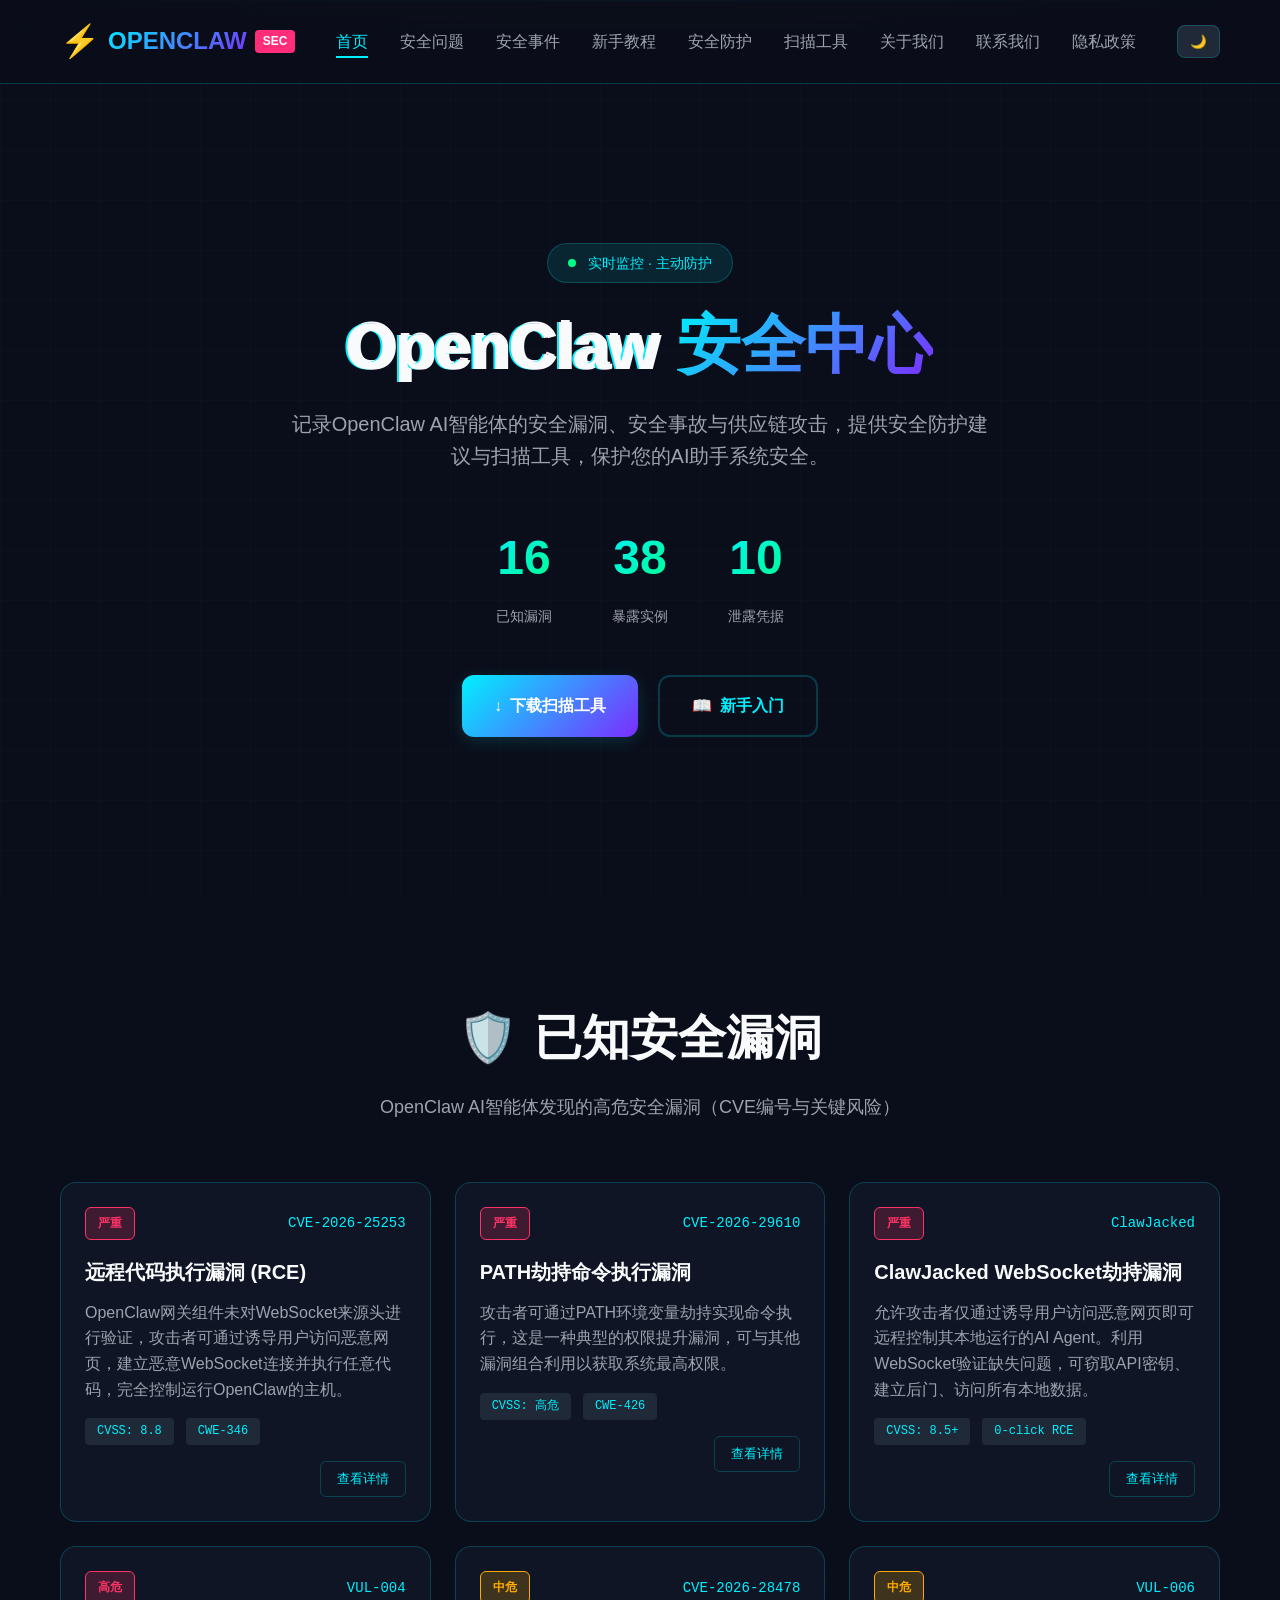
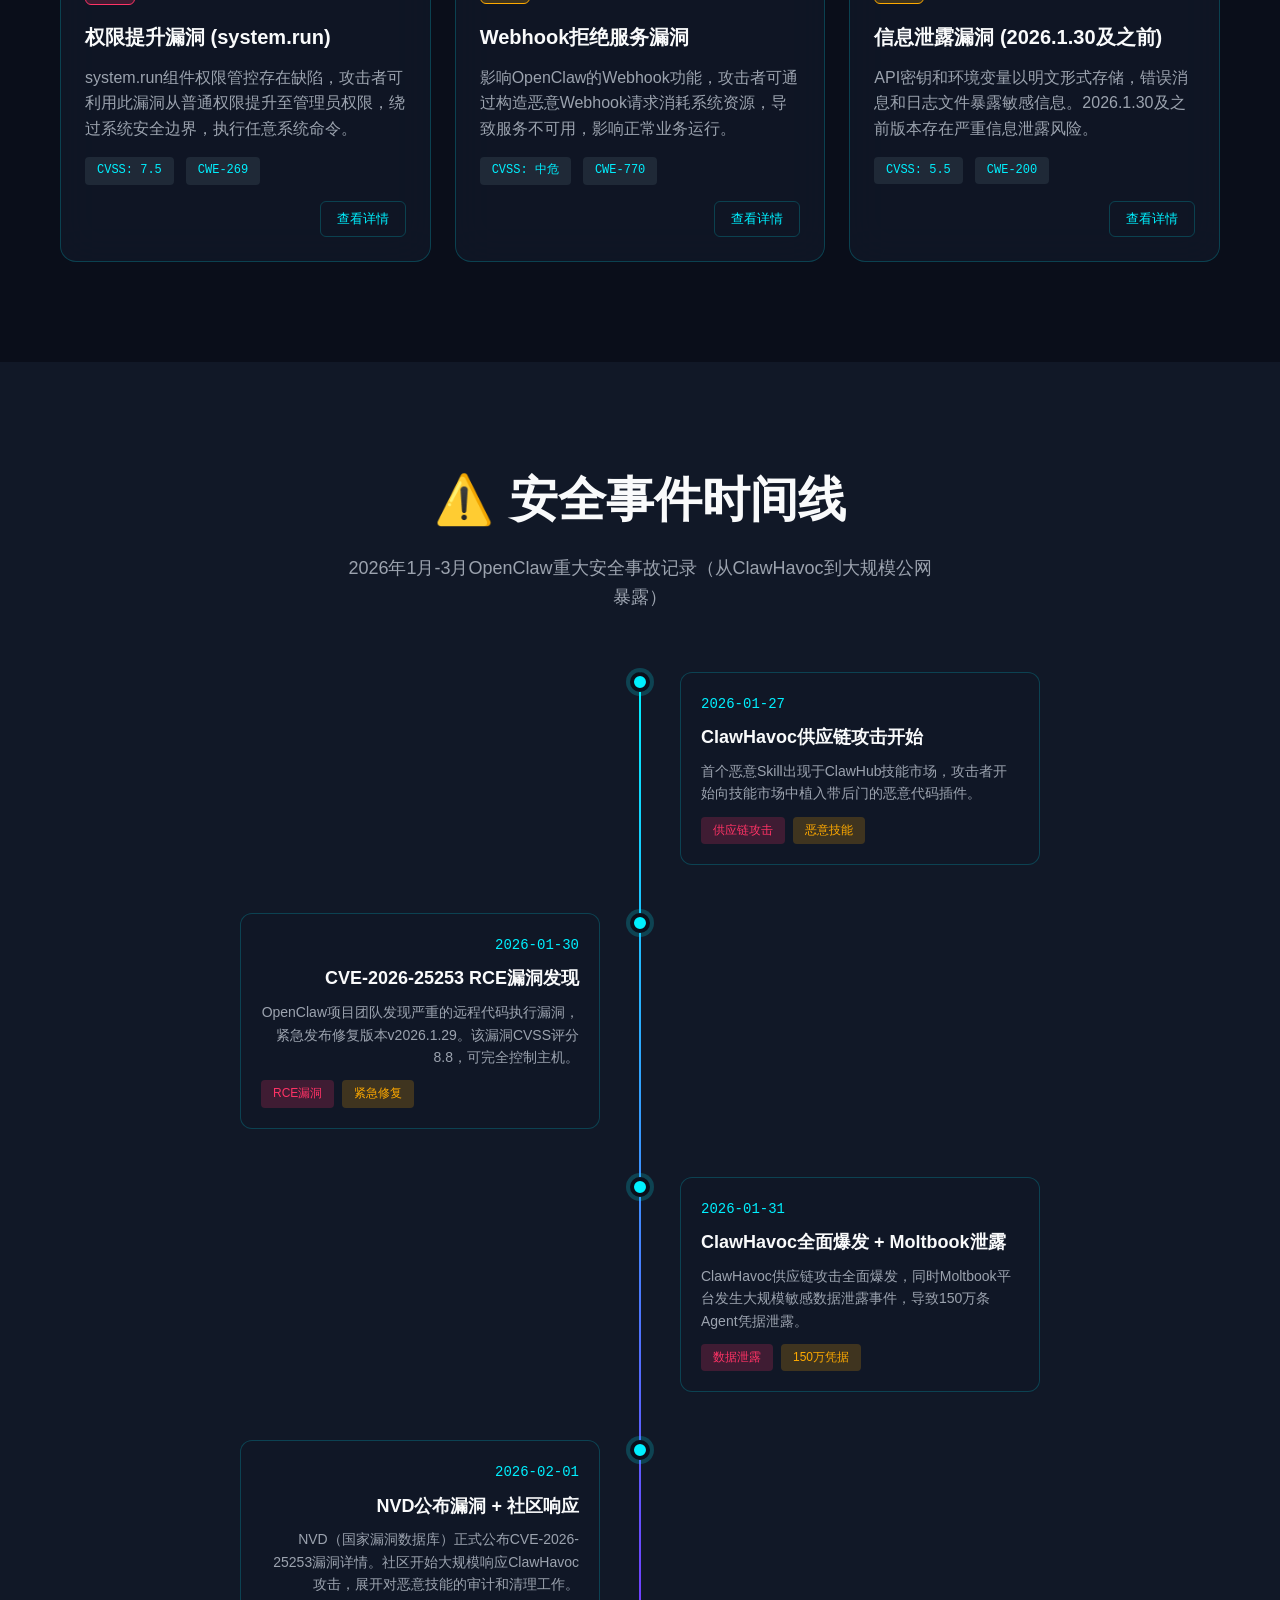
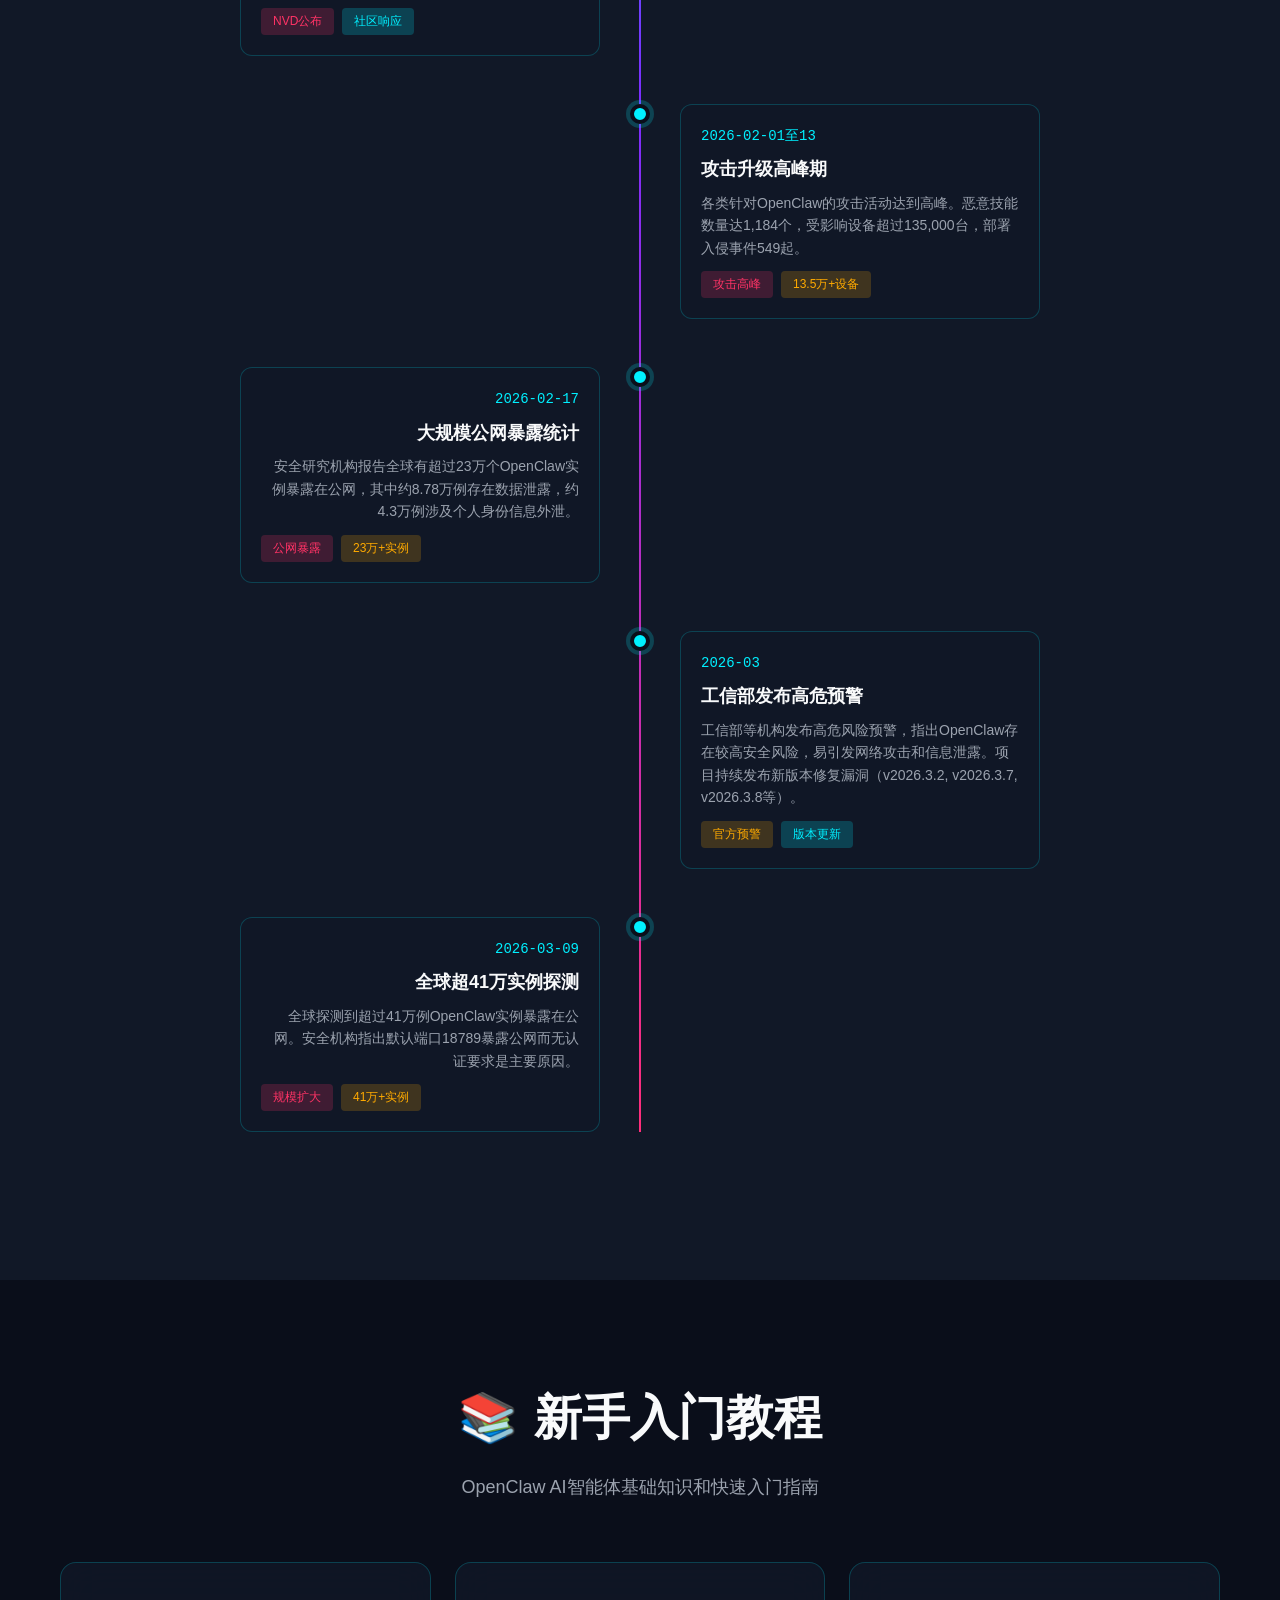
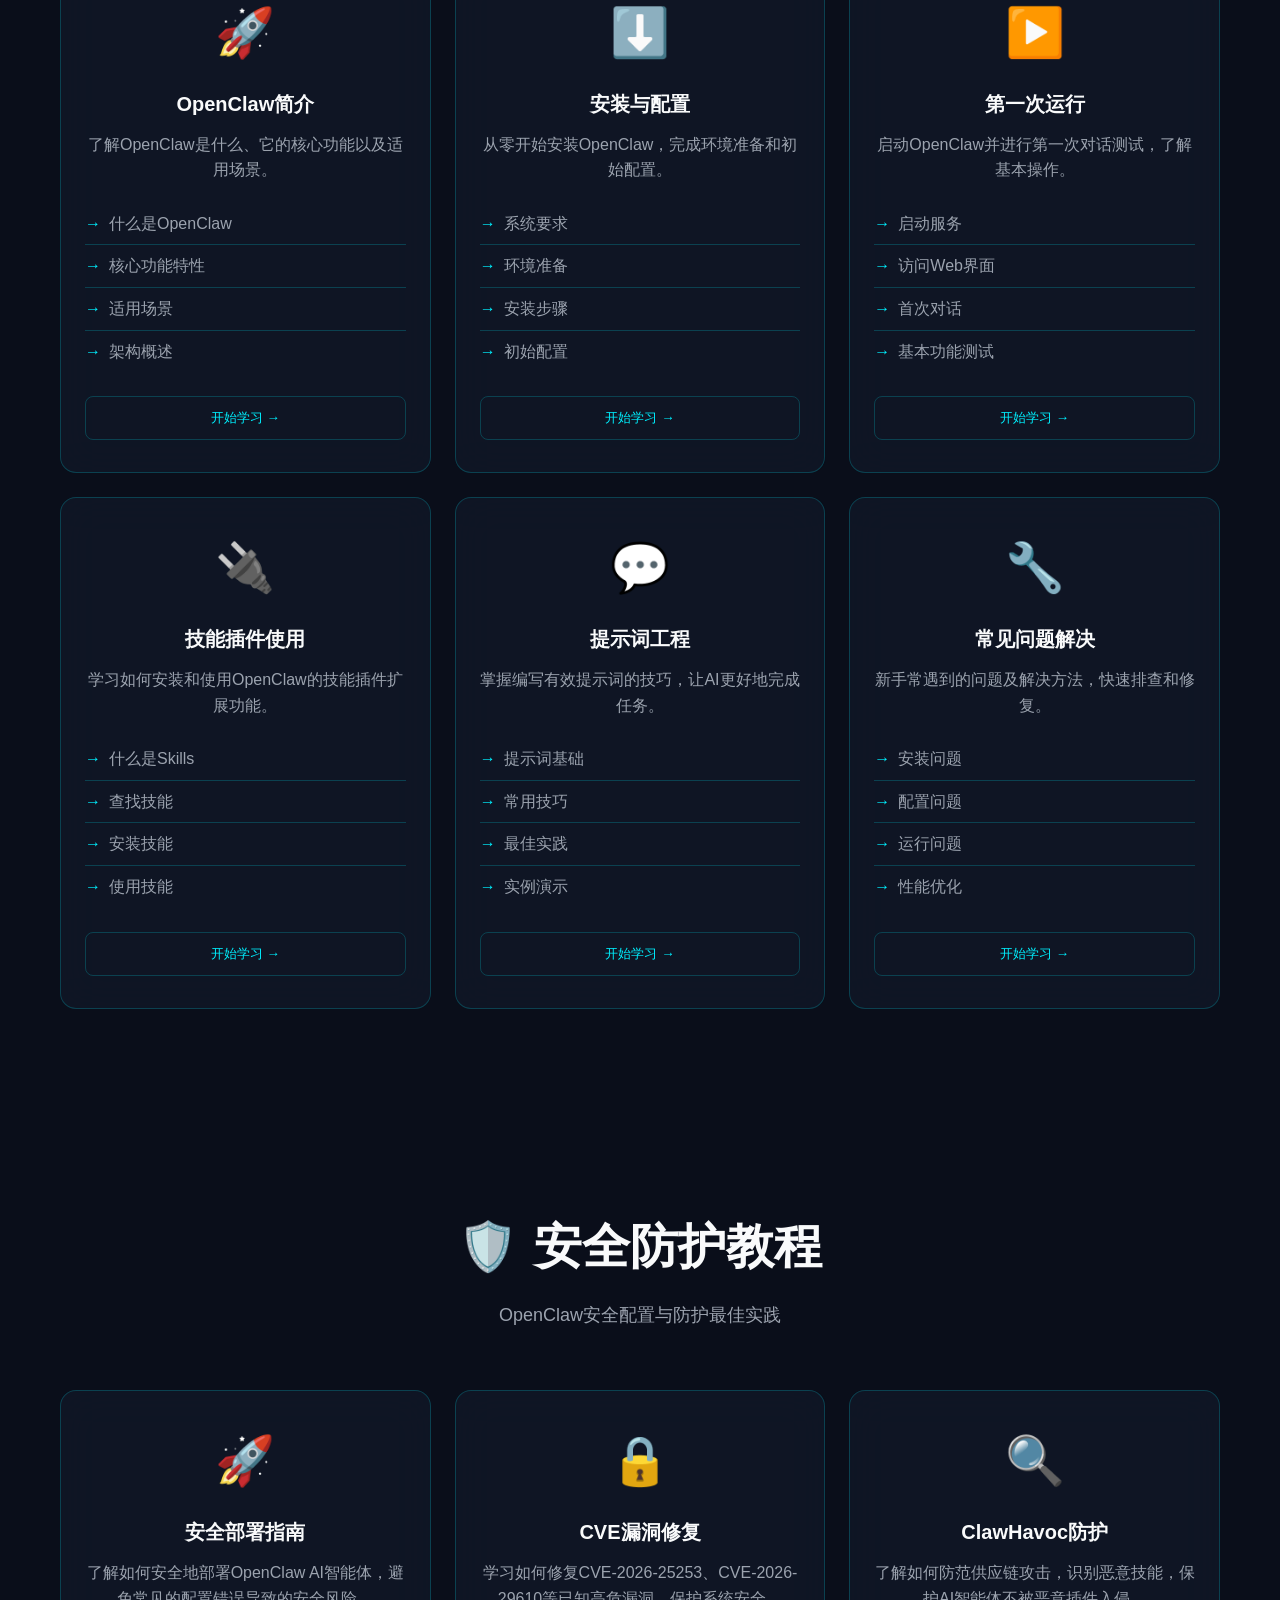
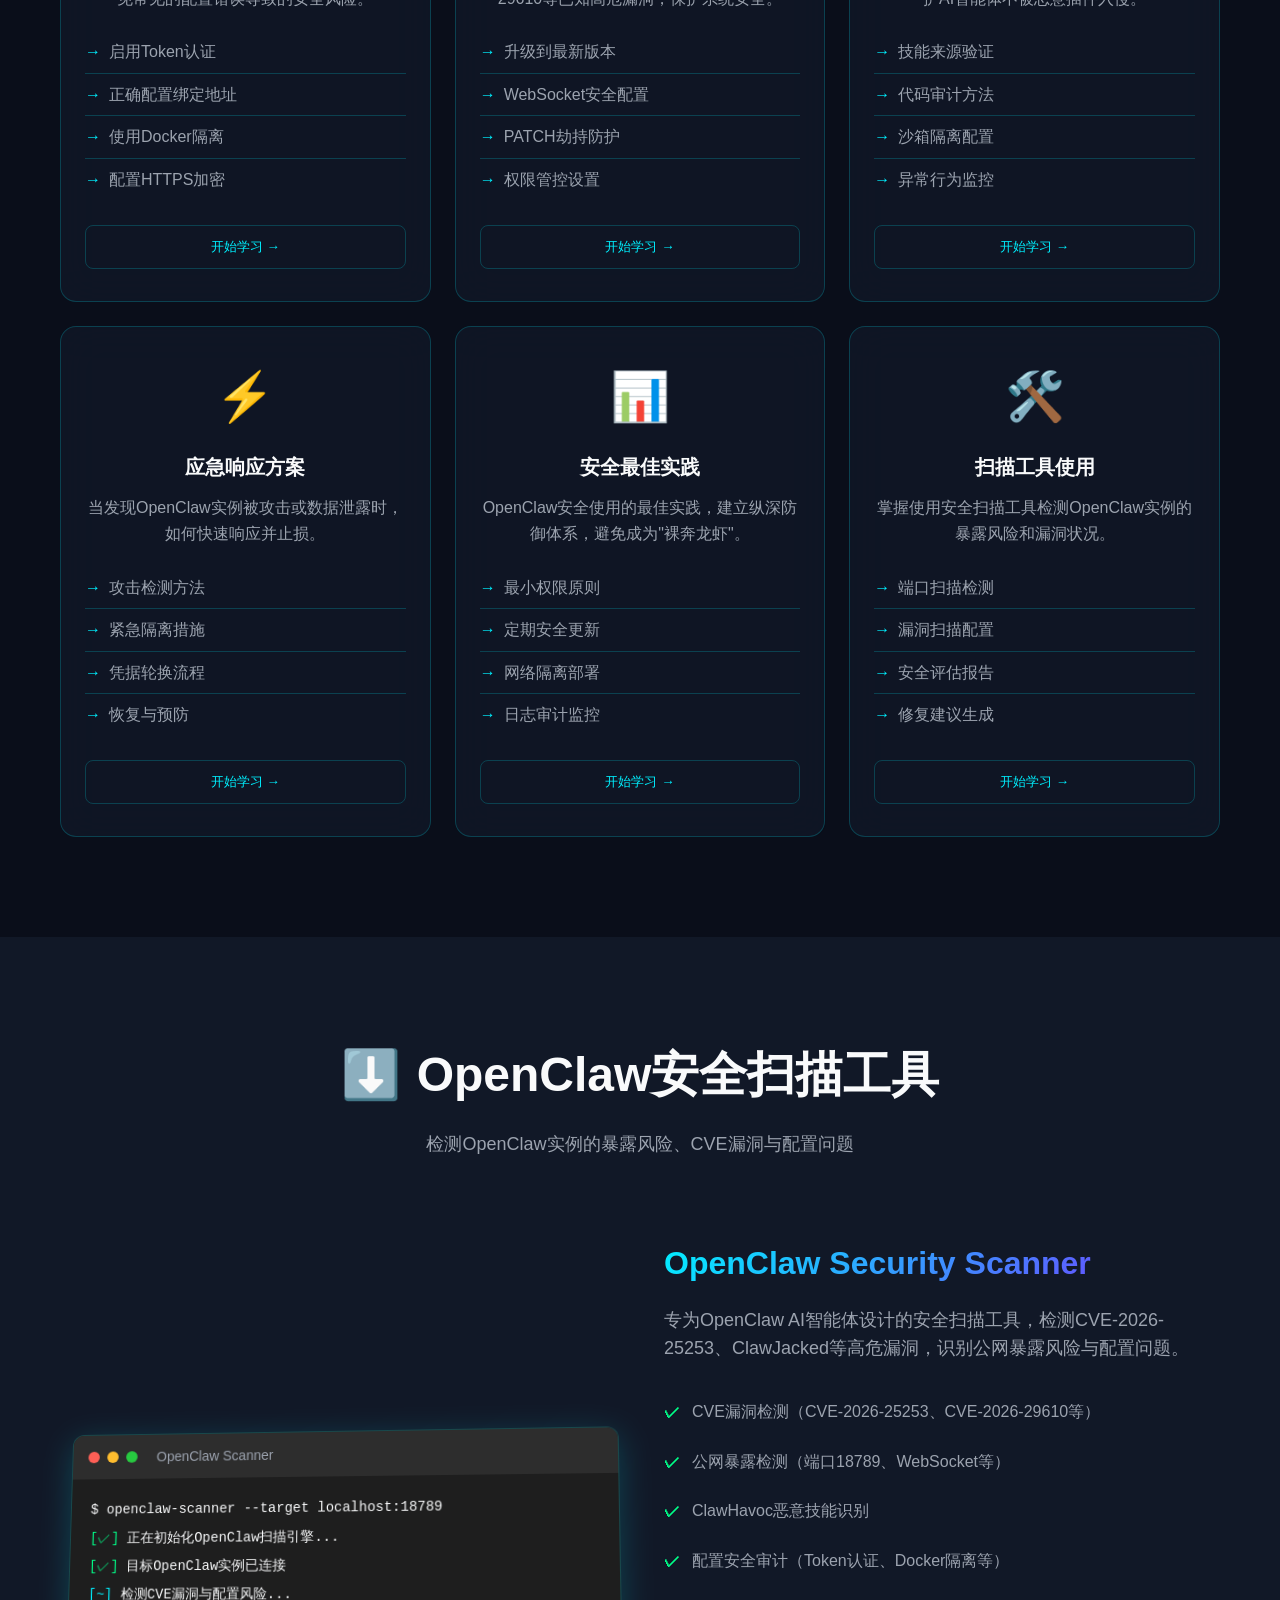
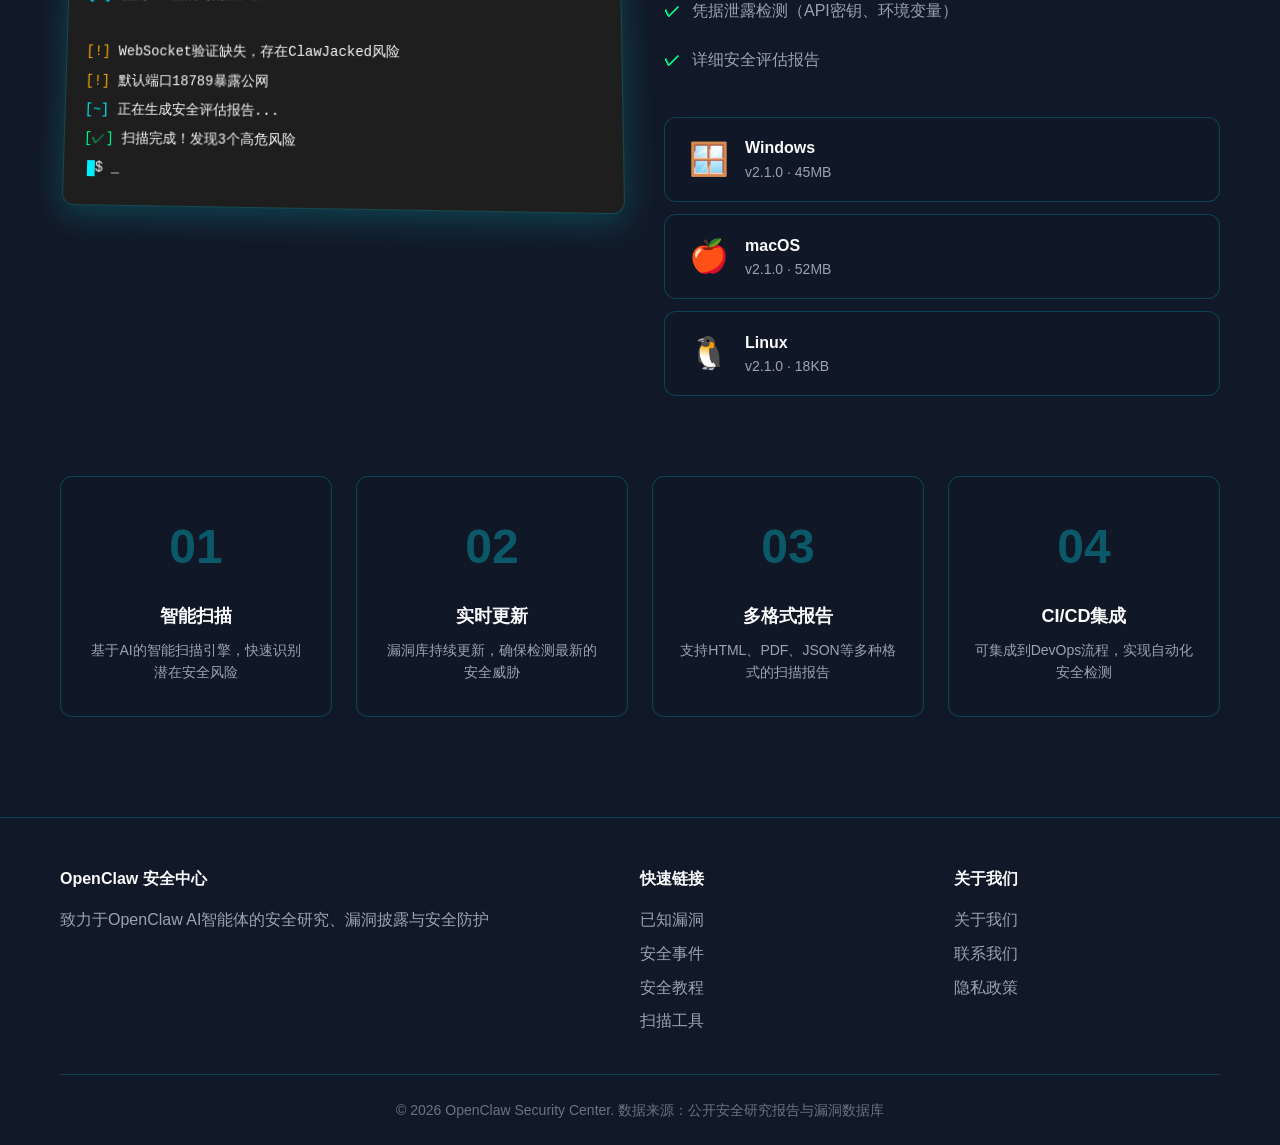
==== commit fc426b47: "Update OpenClaw project with additional pages Added about.html, contact.html, and privacy.html pages" ====
--- a/index.html
+++ b/index.html
@@ -26,6 +26,9 @@
                 <li><a href="#beginner">新手教程</a></li>
                 <li><a href="#tutorial">安全防护</a></li>
                 <li><a href="#tools">扫描工具</a></li>
+                <li><a href="about.html">关于我们</a></li>
+                <li><a href="contact.html">联系我们</a></li>
+                <li><a href="privacy.html">隐私政策</a></li>
             </ul>
             <button class="theme-toggle">
                 <span class="sun-icon">☀️</span>
@@ -659,11 +662,11 @@
                     </ul>
                 </div>
                 <div class="footer-section">
-                    <h4>安全资源</h4>
+                    <h4>关于我们</h4>
                     <ul>
-                        <li>📄 CVE漏洞数据库</li>
-                        <li>📢 工信部安全预警</li>
-                        <li>🔬 安全研究报告</li>
+                        <li><a href="about.html">关于我们</a></li>
+                        <li><a href="contact.html">联系我们</a></li>
+                        <li><a href="privacy.html">隐私政策</a></li>
                     </ul>
                 </div>
             </div>
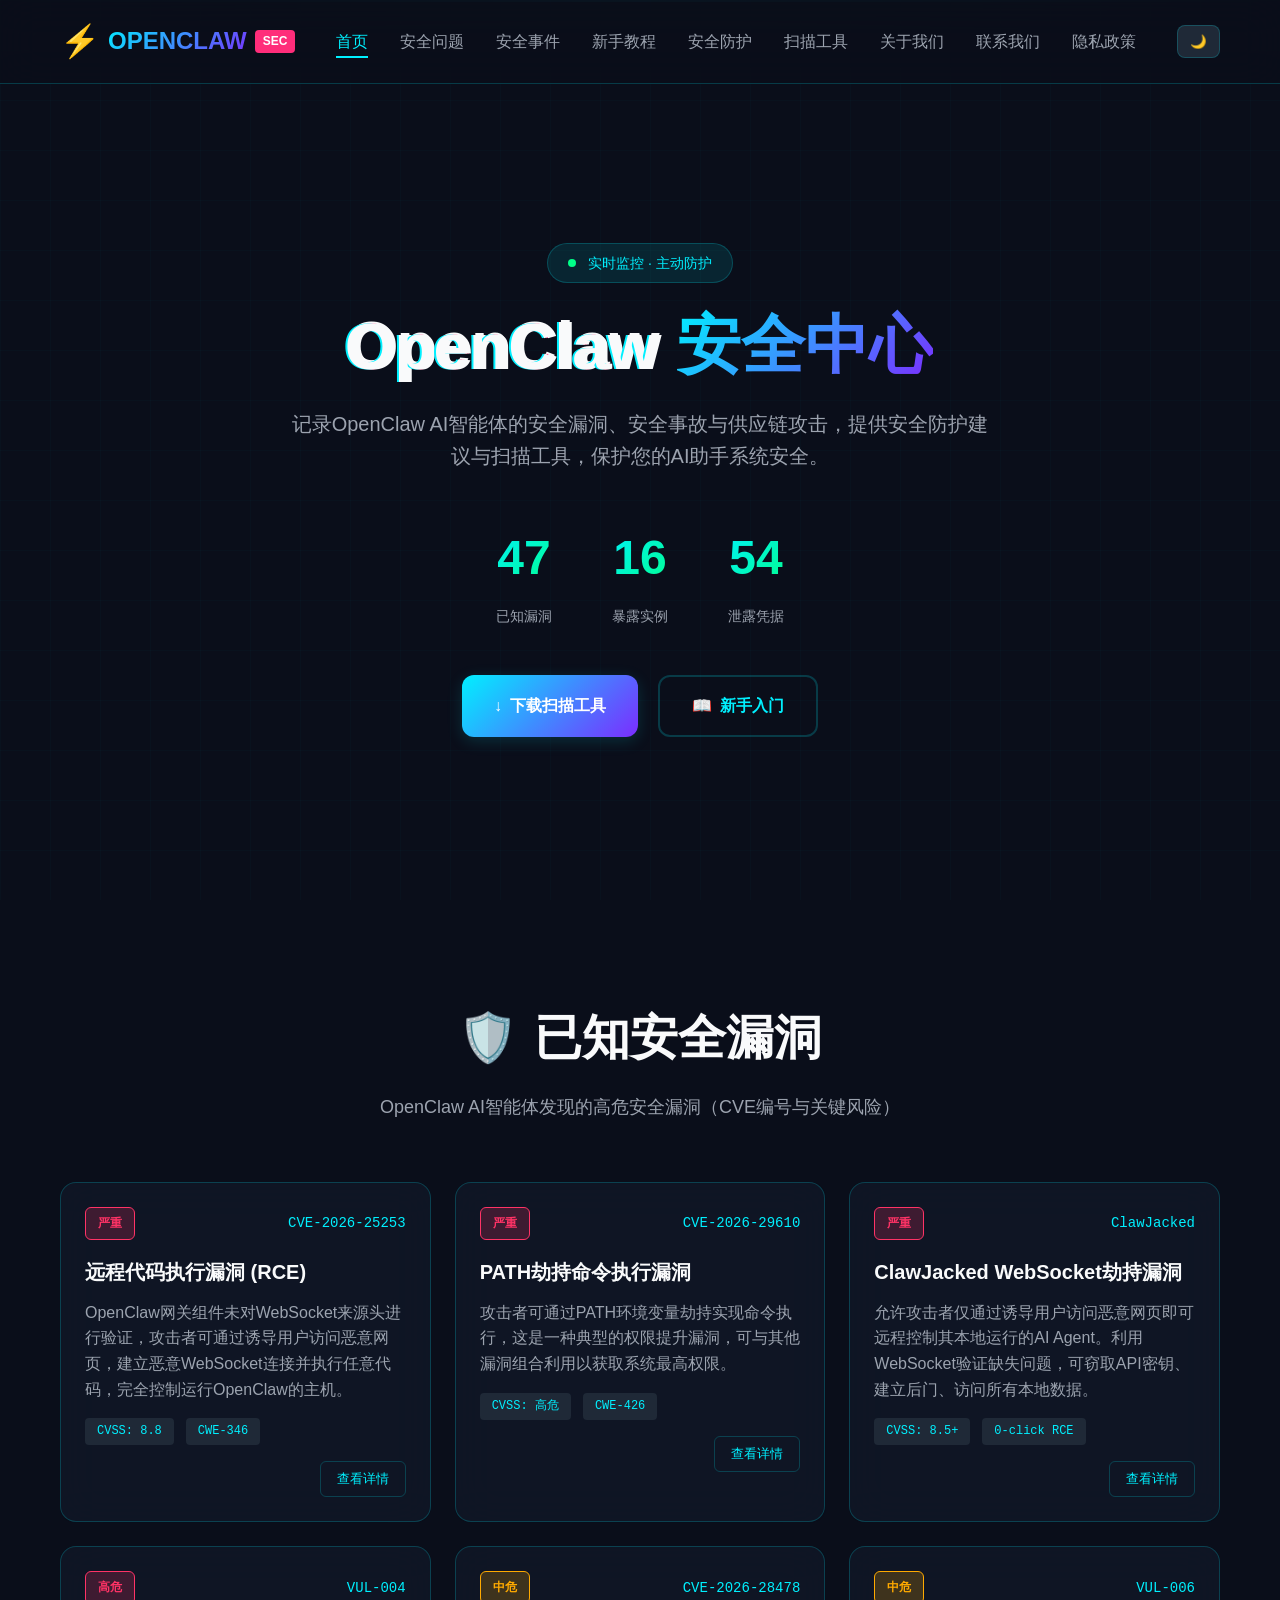
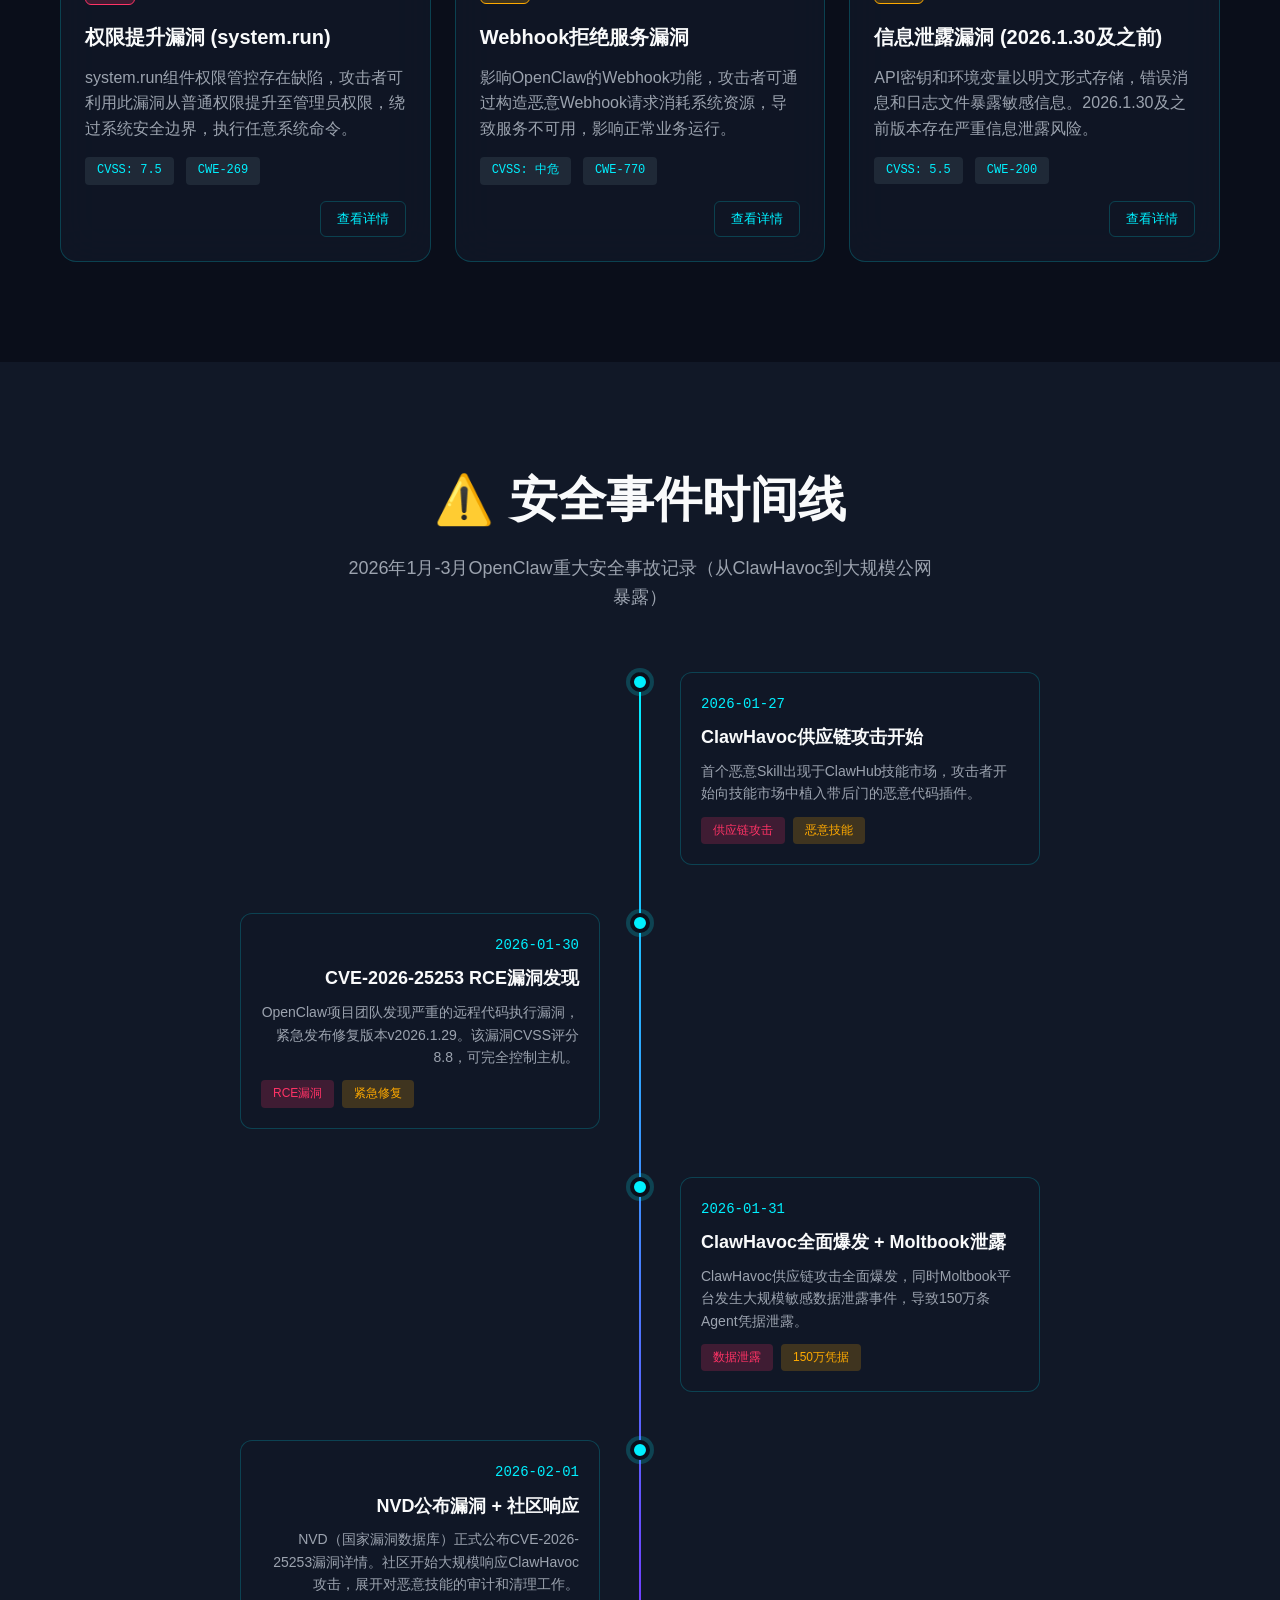
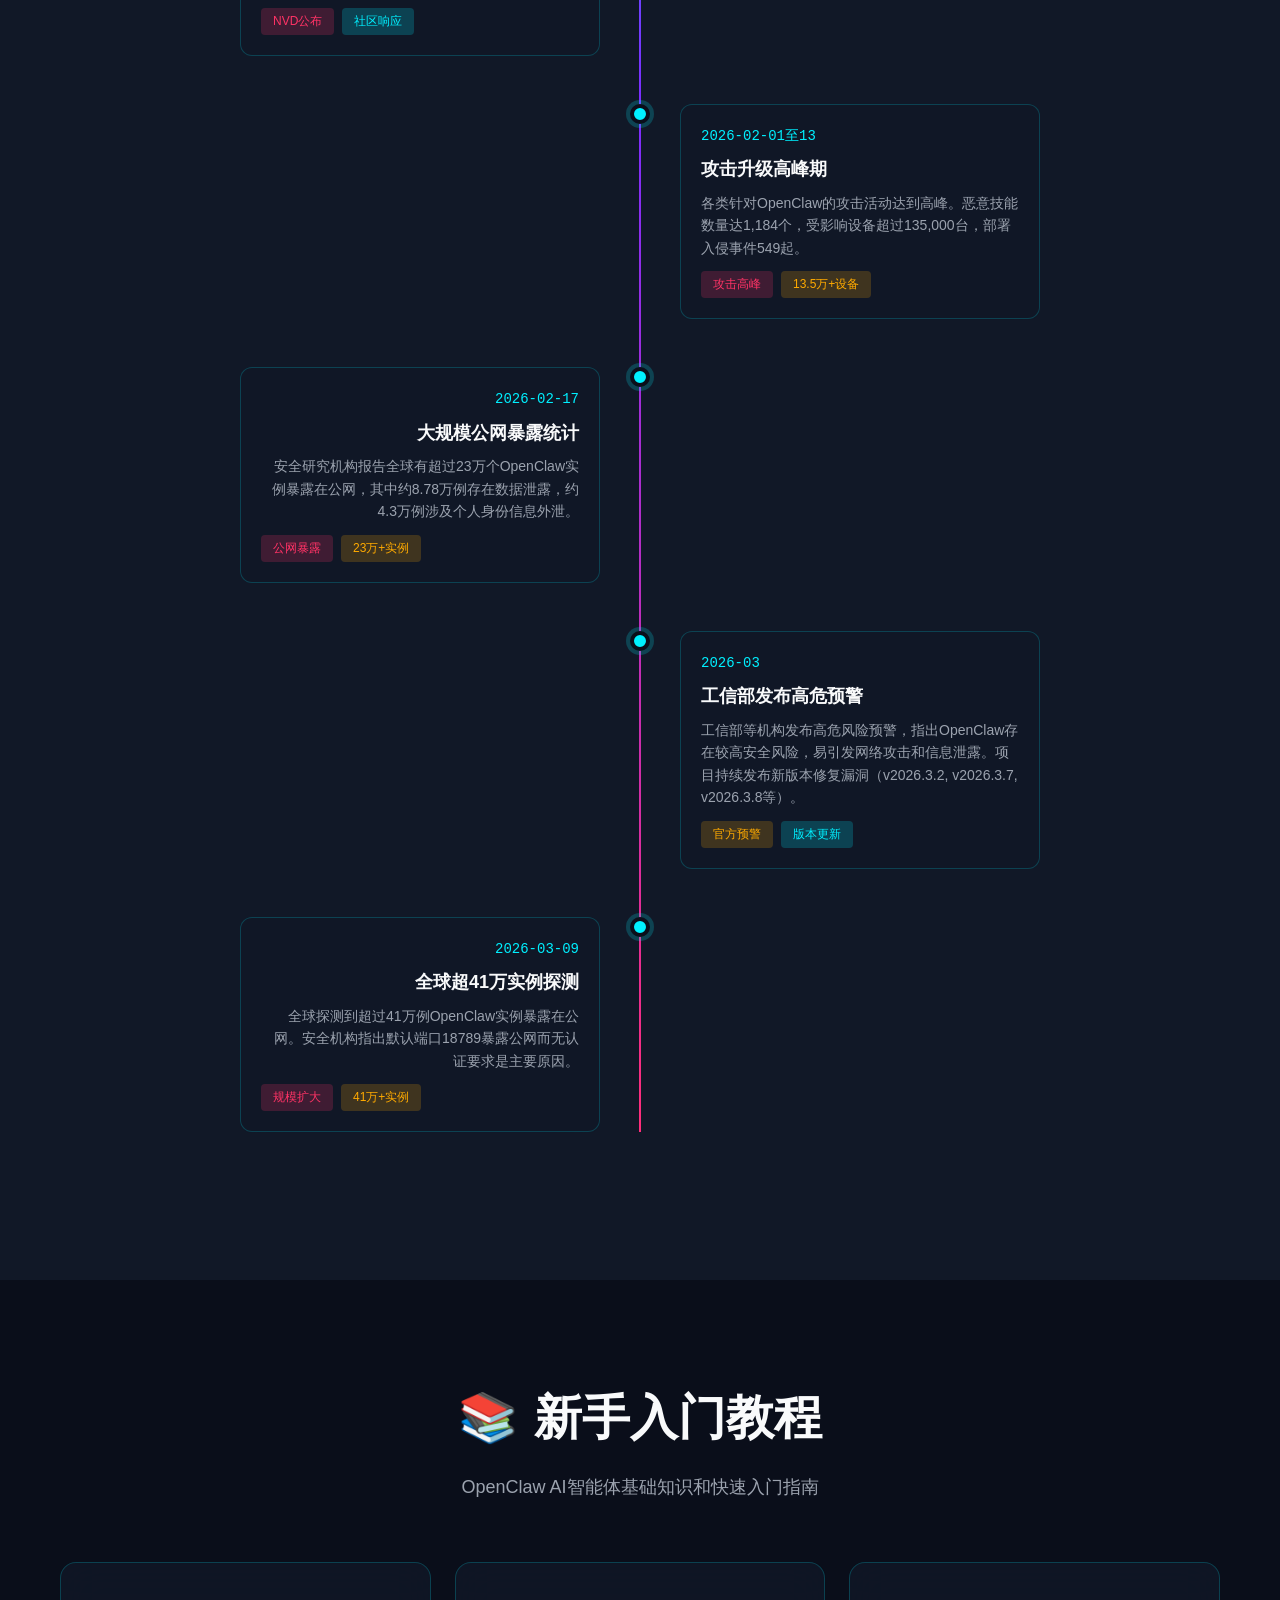
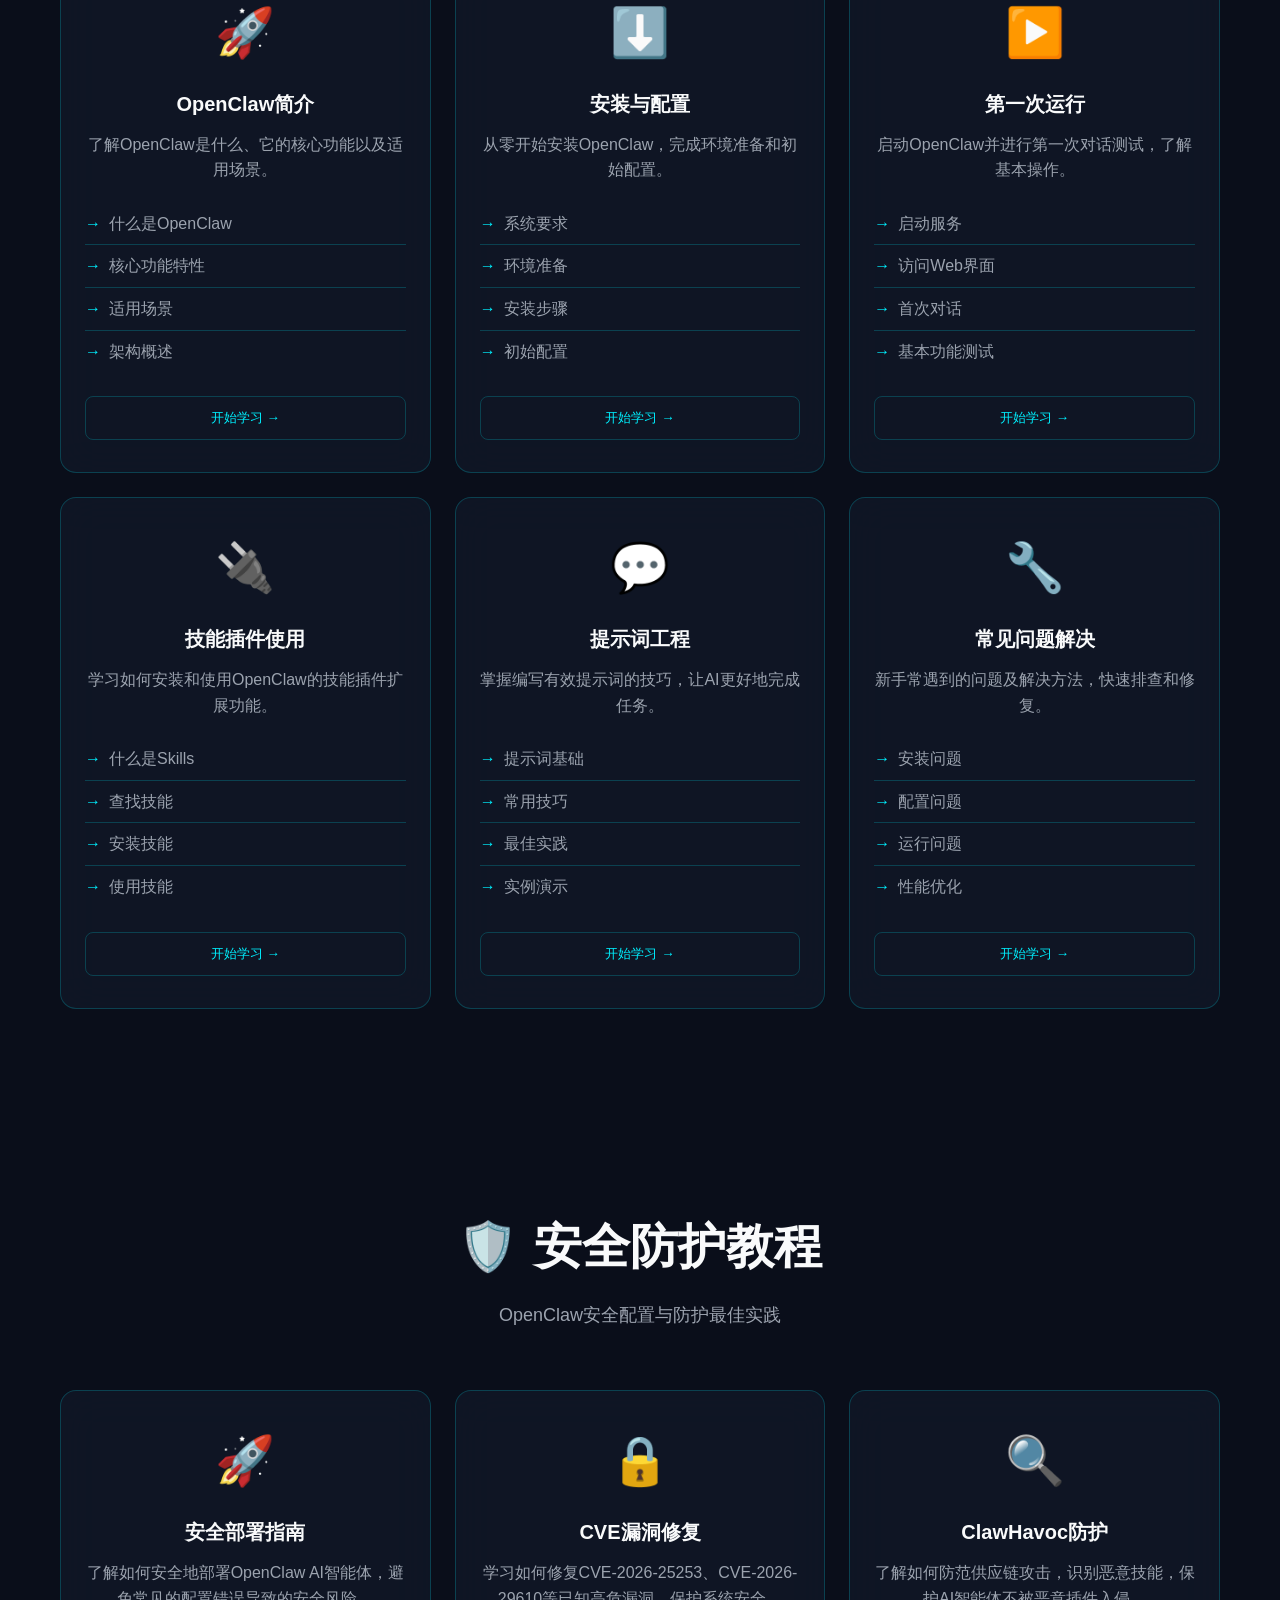
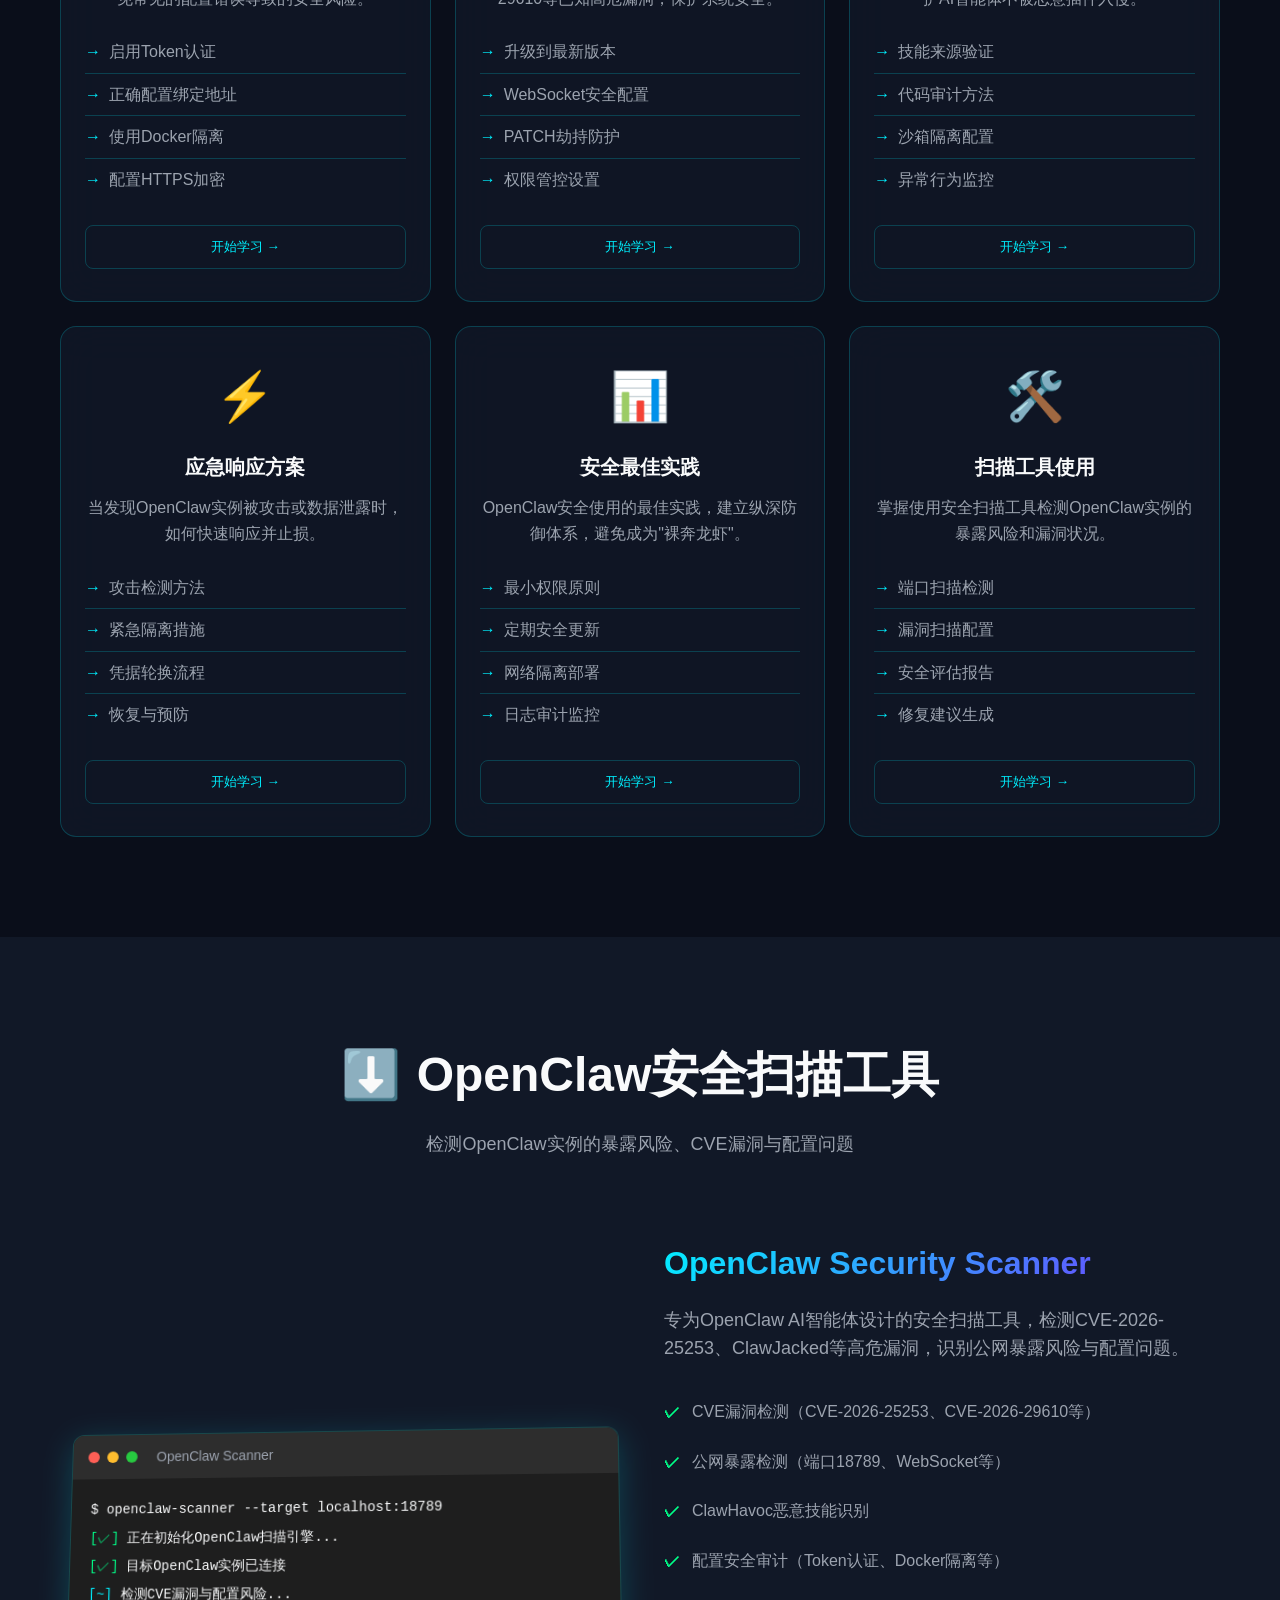
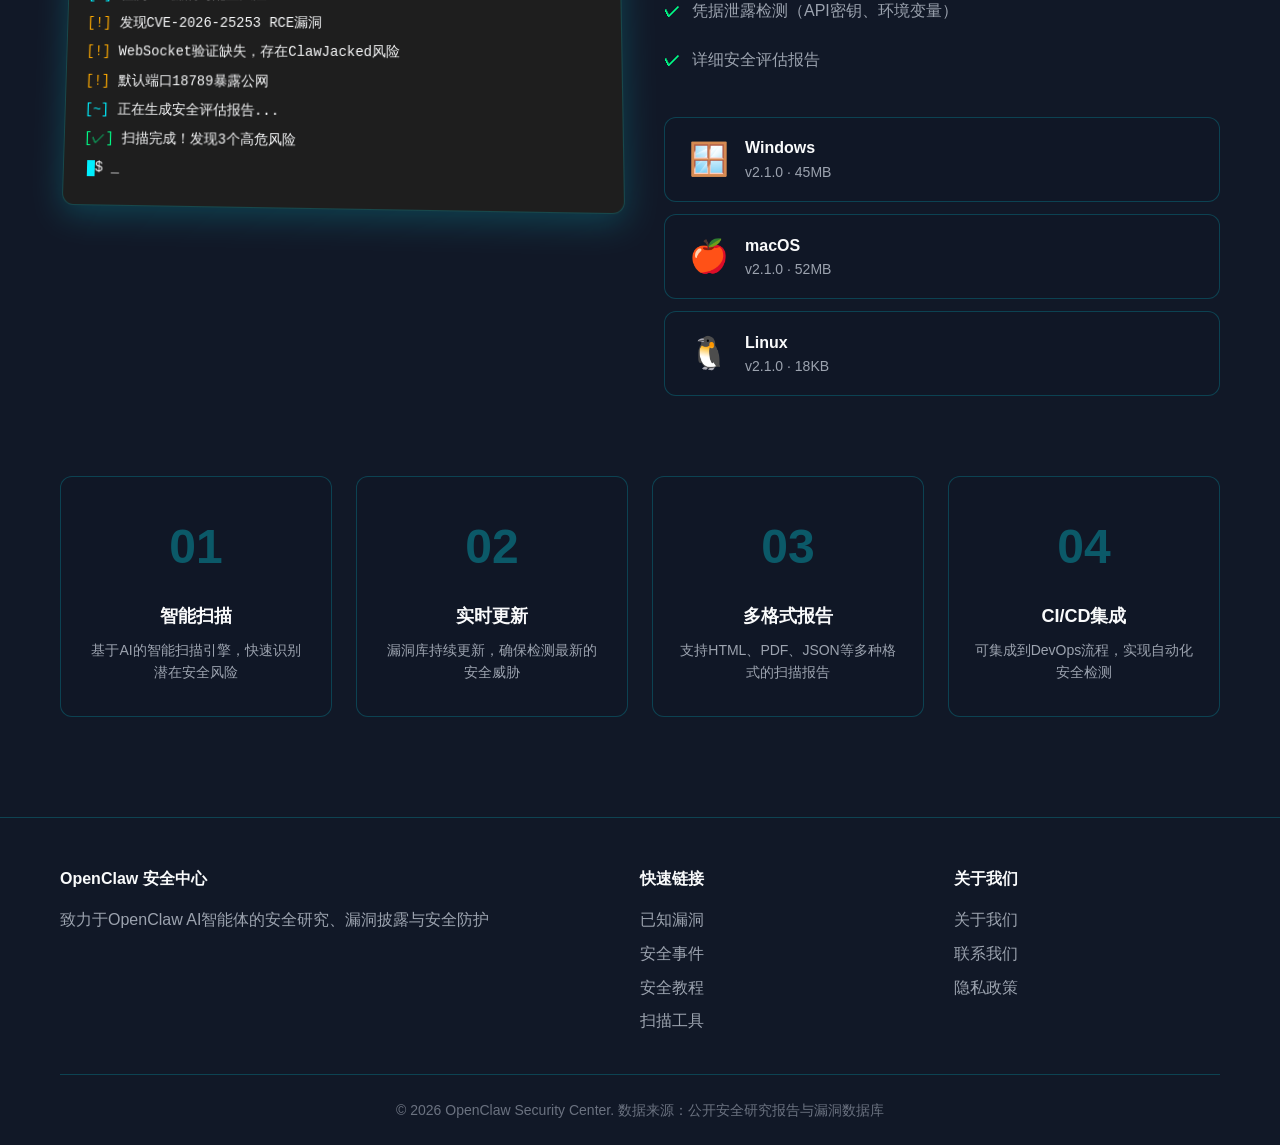
==== commit 714852ef: "Add Google AdSense integration - Added Google AdSense script to head section - Integrated ca-pub-512" ====
--- a/index.html
+++ b/index.html
@@ -5,6 +5,9 @@
     <meta name="viewport" content="width=device-width, initial-scale=1.0">
     <title>OpenClaw 安全中心</title>
     <link rel="stylesheet" href="css/style.css">
+    <!-- Google AdSense -->
+    <script async src="https://pagead2.googlesyndication.com/pagead/js/adsbygoogle.js?client=ca-pub-5123878299674426"
+     crossorigin="anonymous"></script>
 </head>
 <body>
     <!-- 背景网格效果 -->
